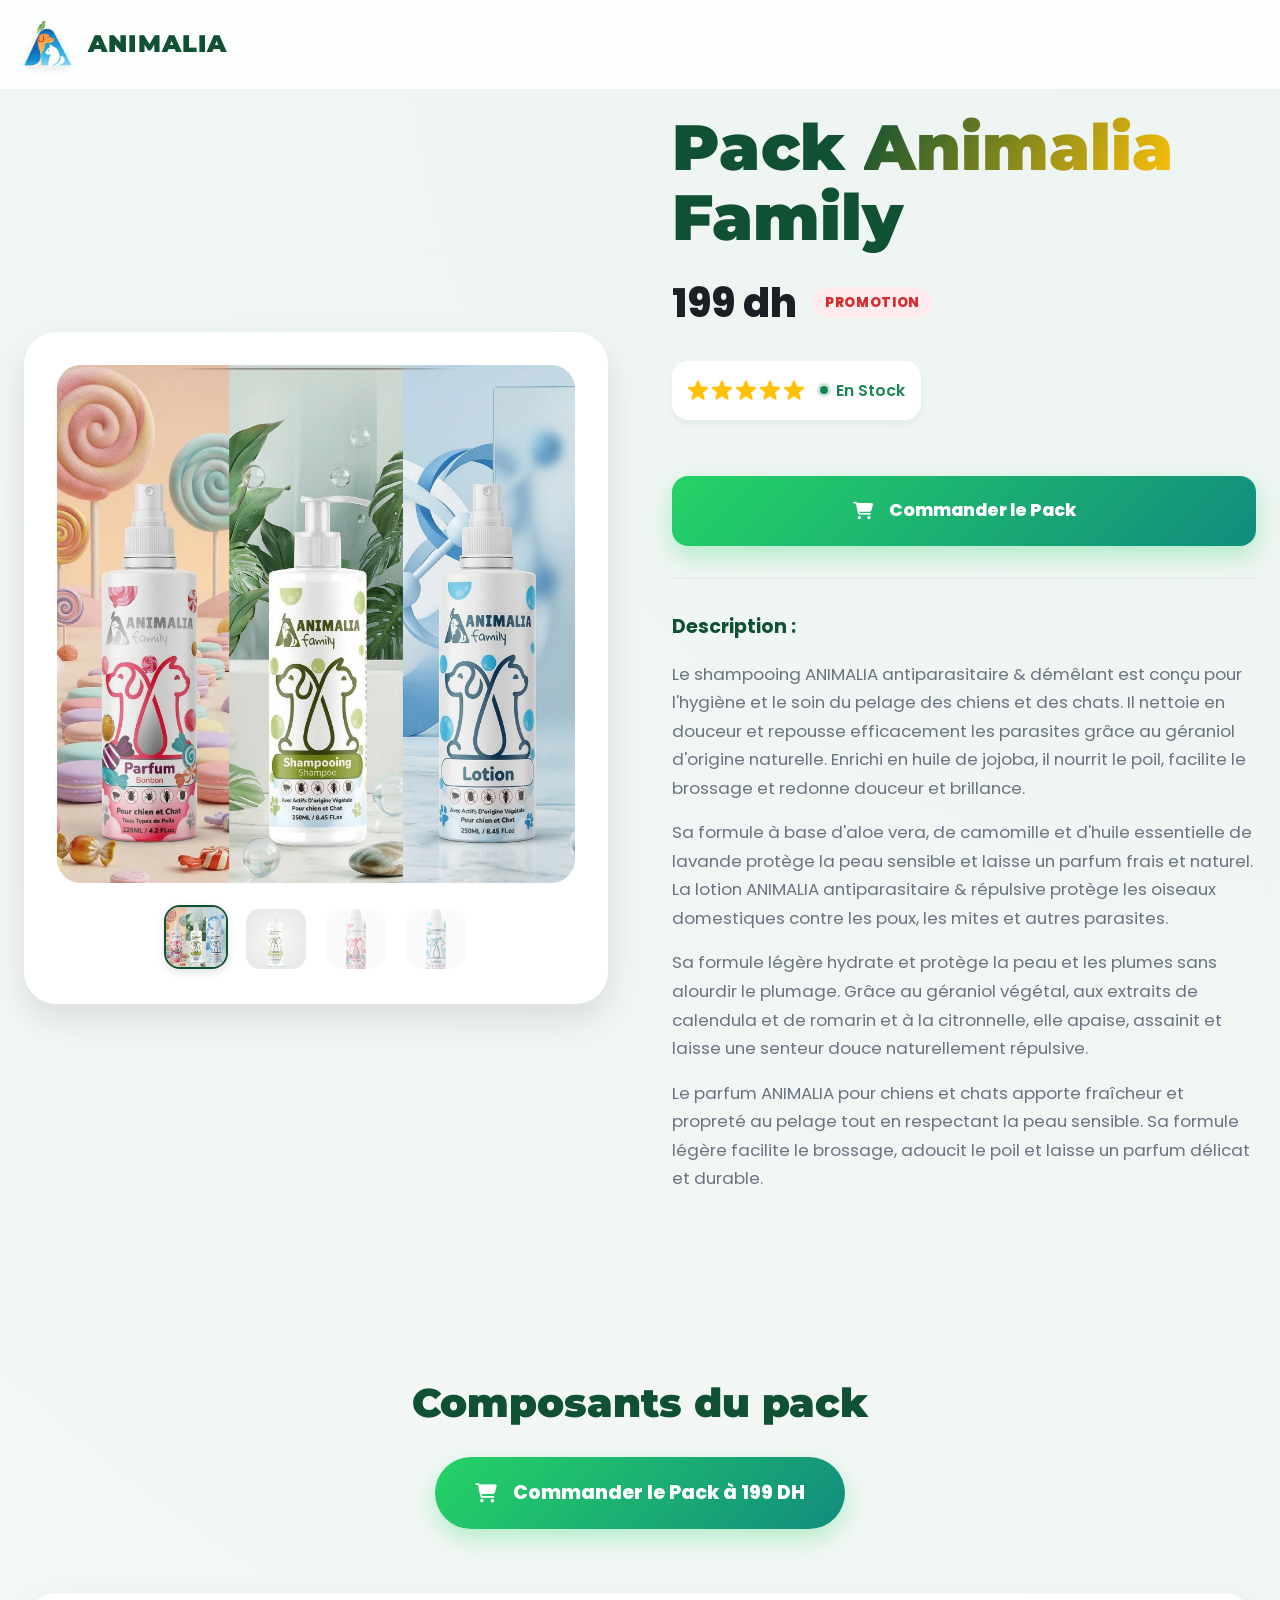
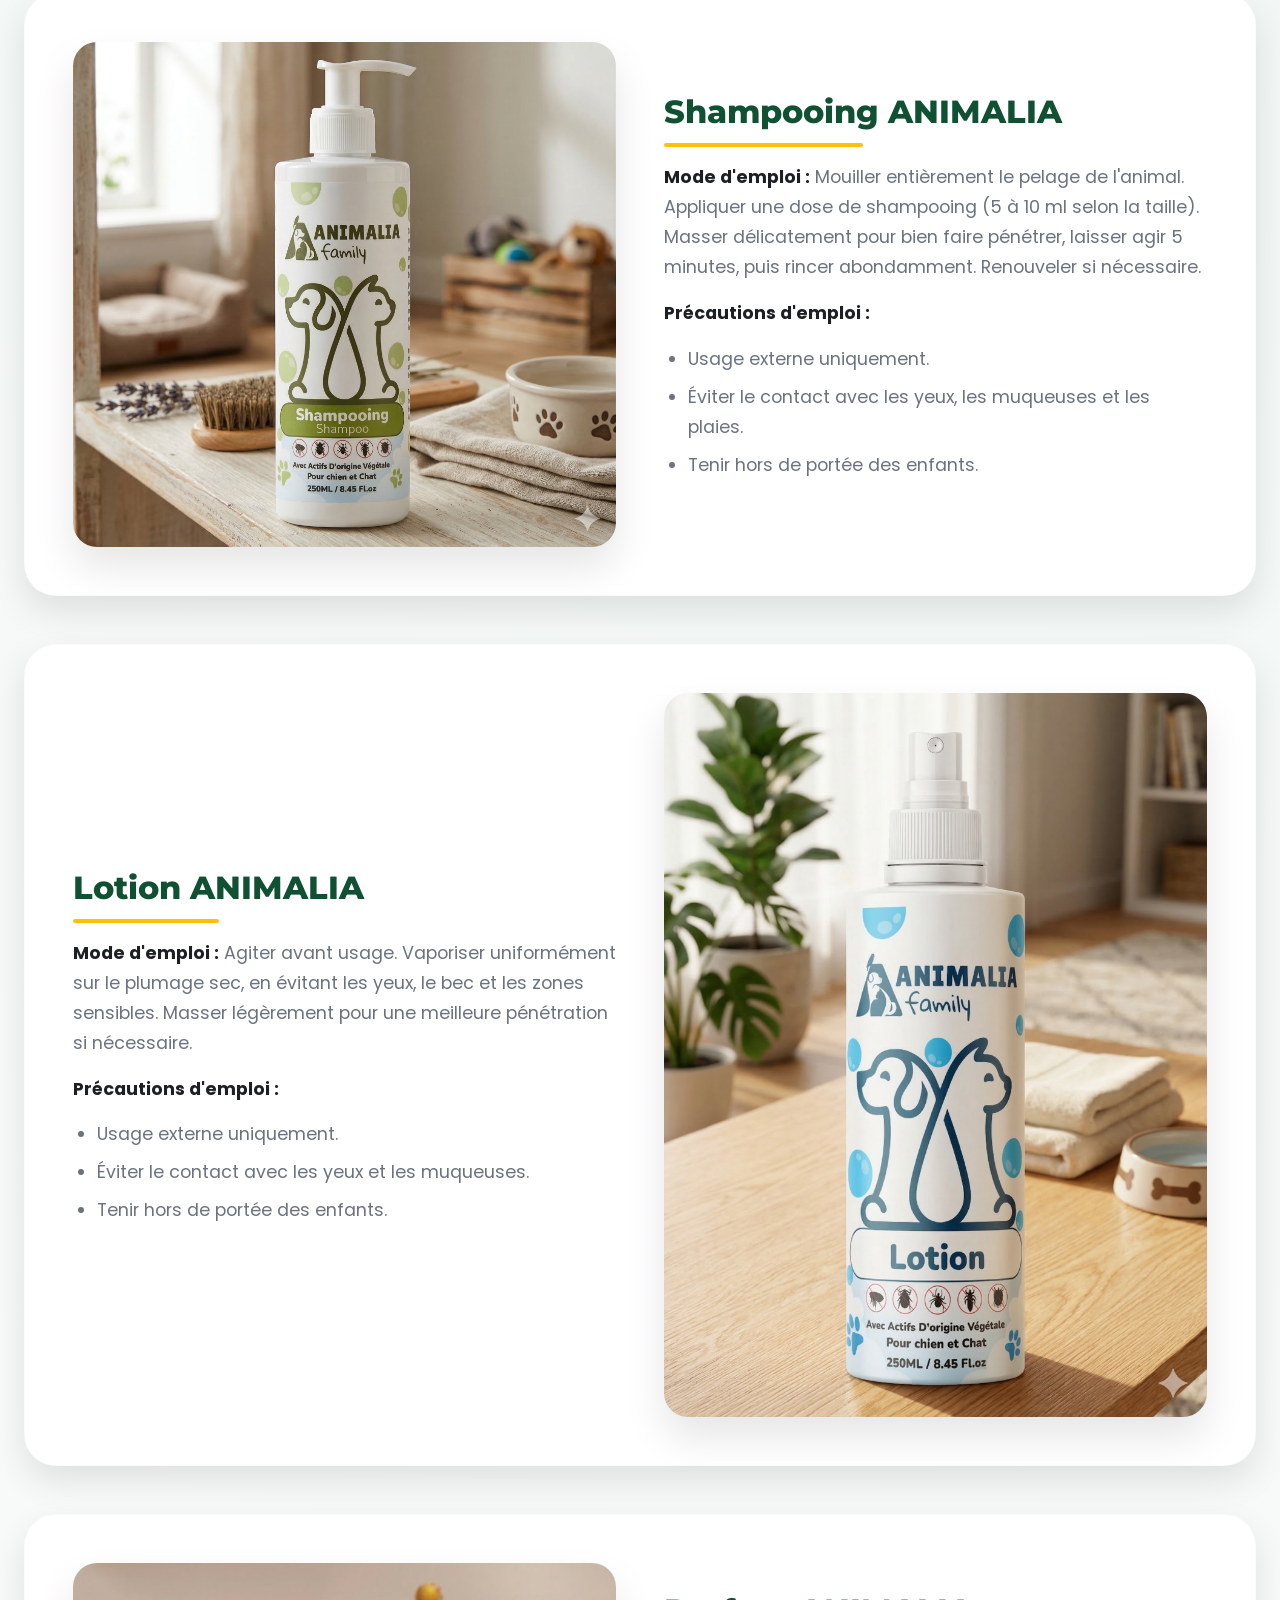
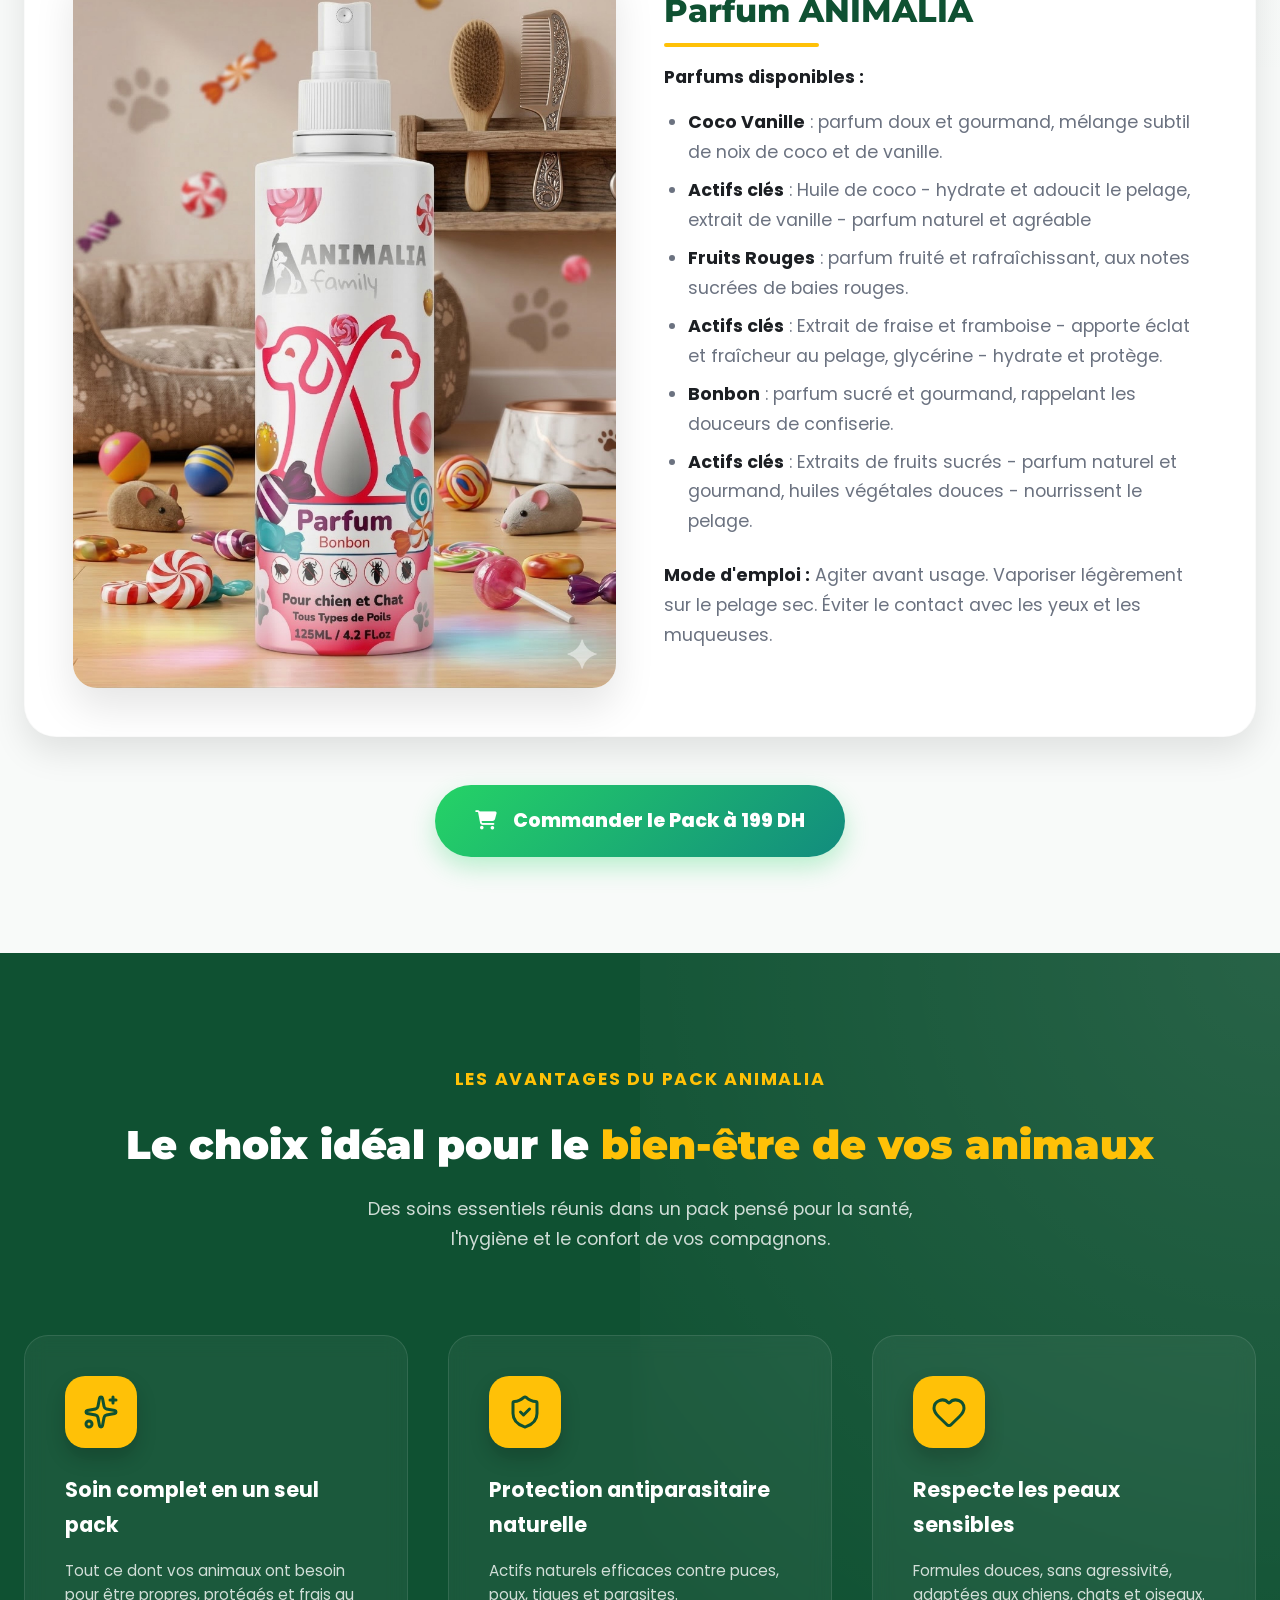
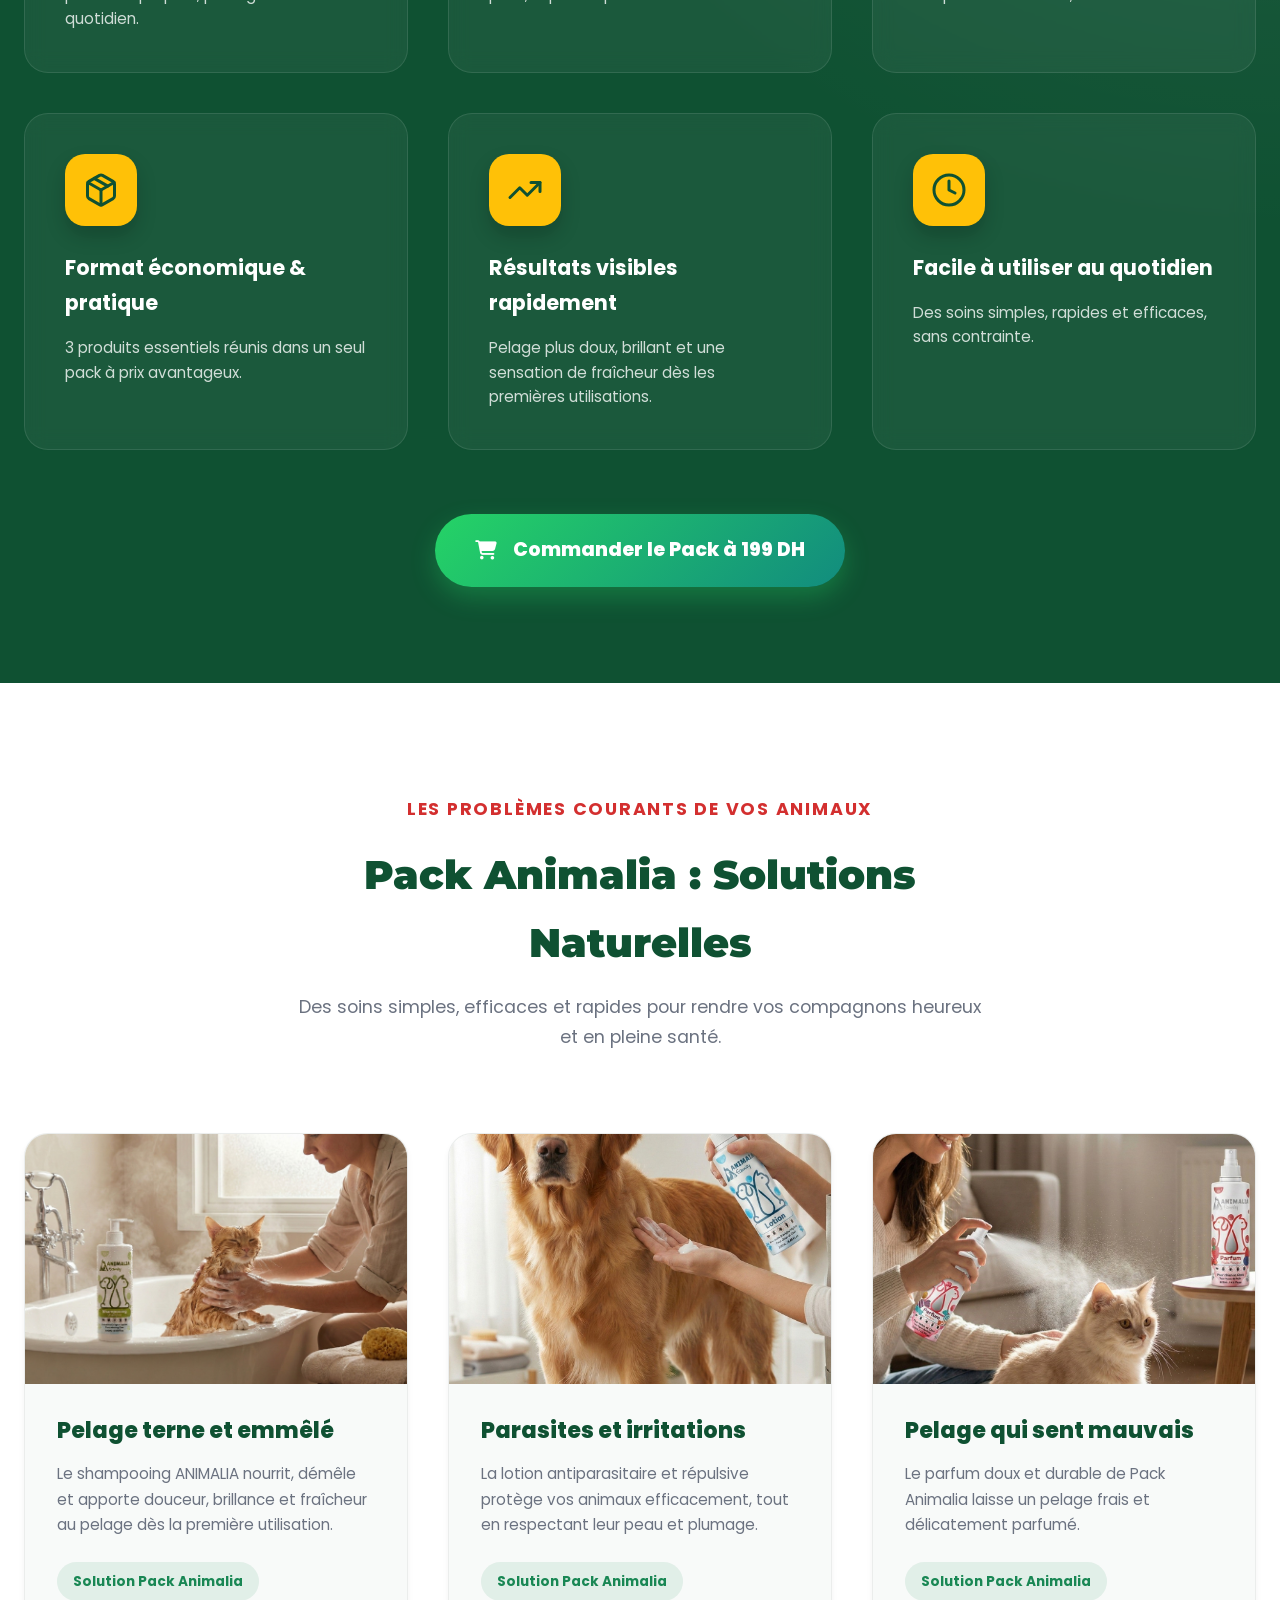
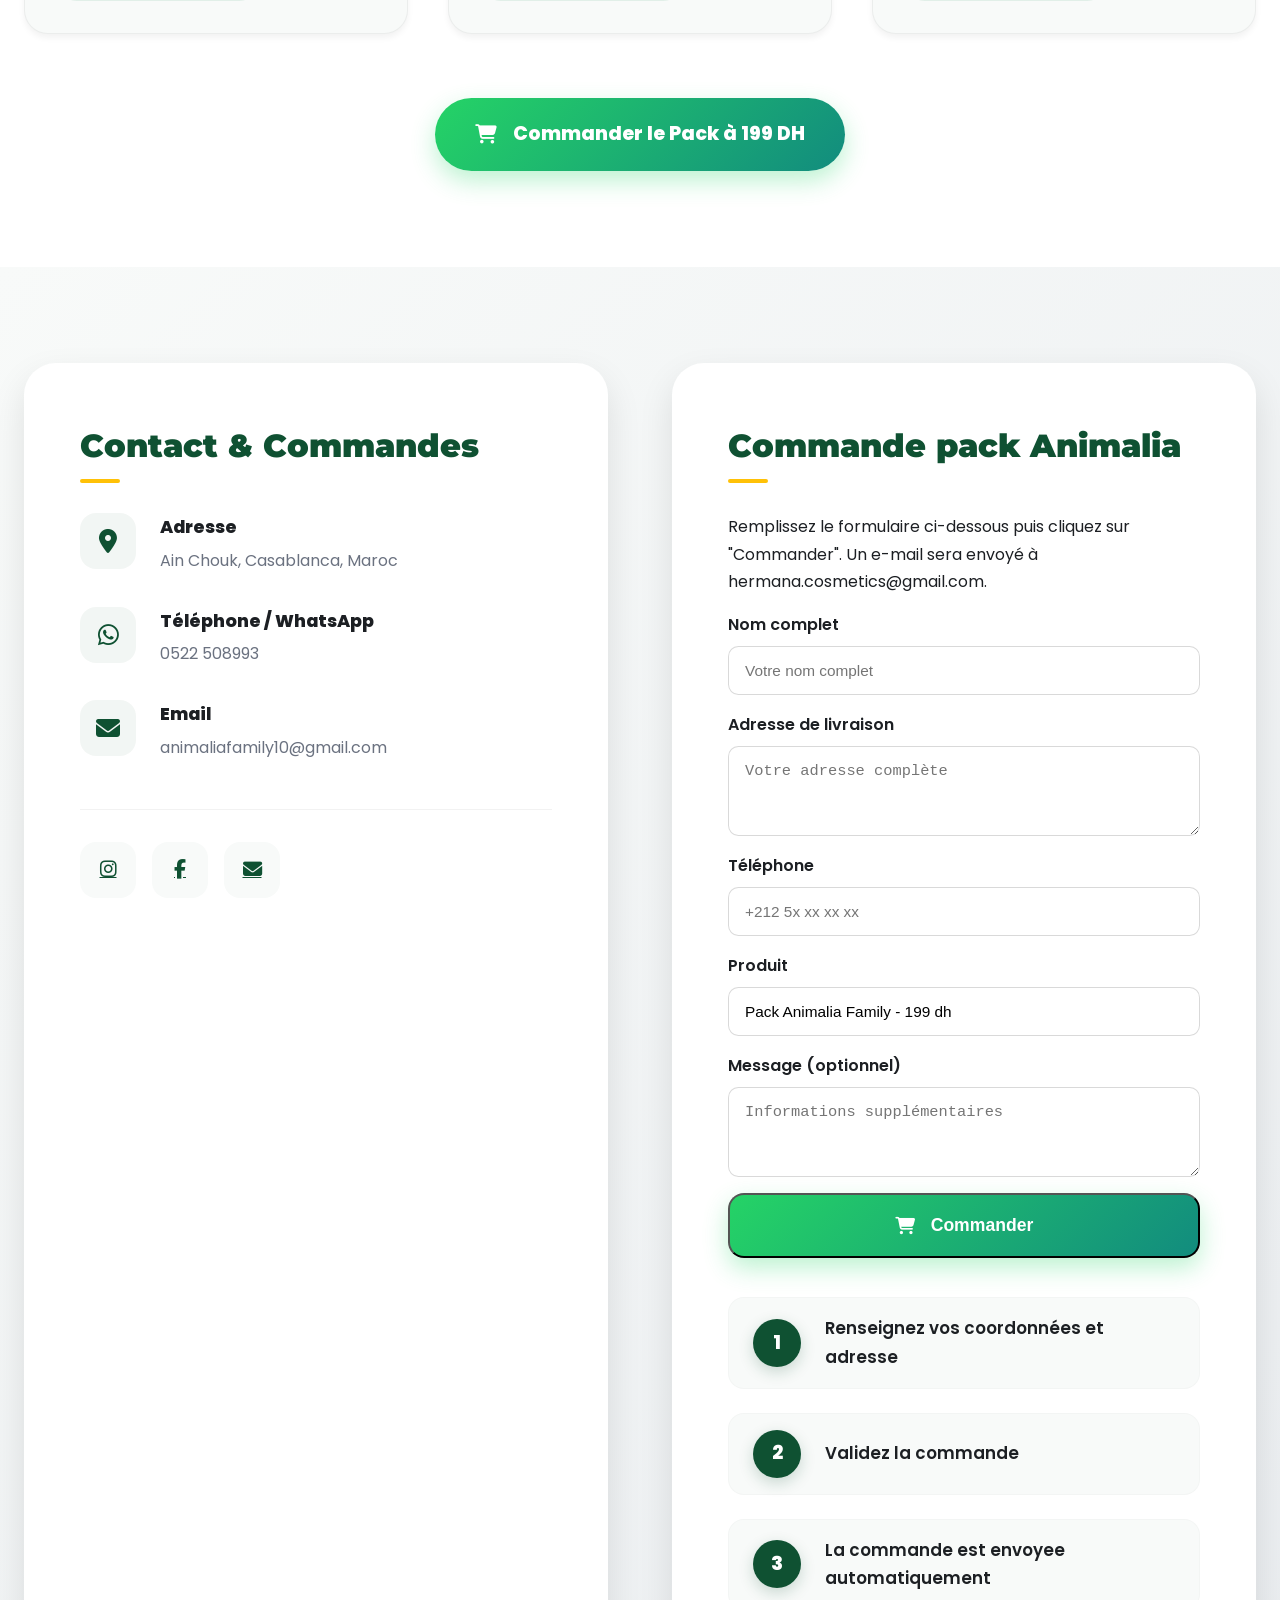
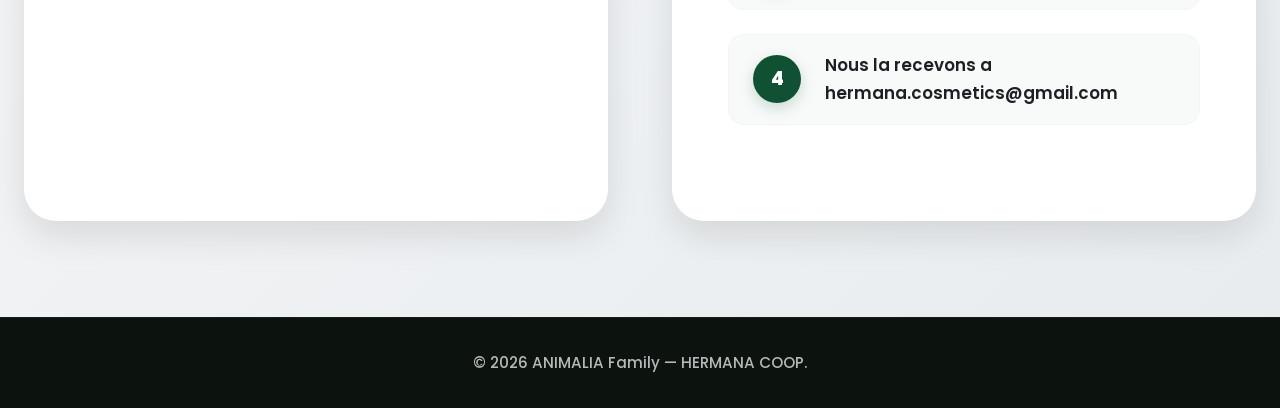
==== index.html @ 3f105292 "Send order form directly to hermana.cosmetics email" ====
<!doctype html>
<html lang="fr">
  <head>
    <meta charset="UTF-8" />
    <meta name="viewport" content="width=device-width, initial-scale=1.0" />
    <title>ANIMALIA | Premium Pet Care | Produits Naturels 100% Maroc</title>
    <meta
      name="description"
      content="Produits naturels et efficaces pour le bien-être de vos animaux"
    />
    <link rel="icon" href="images/logo.png" />
    <link
      rel="stylesheet"
      href="https://cdnjs.cloudflare.com/ajax/libs/font-awesome/6.4.0/css/all.min.css"
    />
    <link
      href="https://fonts.googleapis.com/css2?family=Poppins:wght@300;400;500;600;700;800;900&family=Montserrat:wght@700;800;900&display=swap"
      rel="stylesheet"
    />

    <link rel="stylesheet" href="style.css" />
  </head>
  <body>
    <!-- Header -->
    <header>
      <div class="container">
        <a href="/" class="logo">
          <img src="images/logo.png" alt="Animalia" />
          <span>ANIMALIA</span>
        </a>
      </div>
    </header>

    <main>
      <!-- Hero Section -->
      <section class="hero" id="home">
        <div class="container">
          <div class="grid">
            <!-- Product Gallery -->
            <div class="product-gallery">
              <div class="gallery-wrapper">
                <div class="main-image">
                  <img
                    id="mainImage"
                    src="images/Pack_Animalia_Family_bg.jpg"
                    alt="Pack Animalia"
                  />
                </div>
                <div class="thumbnails">
                  <div class="thumbnail active" onclick="changeImage(0, this)">
                    <img
                      src="images/Pack_Animalia_Family_bg.jpg"
                      alt="Thumbnail 1"
                    />
                  </div>
                  <div class="thumbnail" onclick="changeImage(1, this)">
                    <img src="images/prod1.jpg" alt="Thumbnail 2" />
                  </div>
                  <div class="thumbnail" onclick="changeImage(2, this)">
                    <img src="images/prod2.jpg" alt="Thumbnail 3" />
                  </div>
                  <div class="thumbnail" onclick="changeImage(3, this)">
                    <img src="images/prod3.jpg" alt="Thumbnail 4" />
                  </div>
                </div>
              </div>
            </div>

            <!-- Product Info -->
            <div class="product-info">
              <h1>Pack <span>Animalia</span> Family</h1>
              <p class="price">199 dh</p>

              <div class="rating-stock">
                <div class="stars">
                  <svg viewBox="0 0 512 512">
                    <path
                      d="M510.549,196.024c-3.812-11.726-14.5-19.868-26.82-20.42l-147.935-6.686l-52.09-138.642C279.37,18.739,268.329,11.089,256,11.089c-12.329,0-23.37,7.65-27.704,19.187l-52.089,138.642l-147.935,6.686c-12.321,0.552-23.008,8.694-26.821,20.42c-3.812,11.726,0.052,24.598,9.689,32.283l115.756,92.368L87.542,463.453c-3.27,11.889,1.155,24.554,11.136,31.808c9.985,7.246,23.404,7.548,33.704,0.758L256,414.473l123.617,81.547c10.3,6.789,23.719,6.487,33.704-0.758c9.982-7.245,14.405-19.92,11.131-31.808l-39.347-142.779l115.756-92.368C510.498,220.621,514.362,207.749,510.549,196.024z"
                    />
                  </svg>
                  <svg viewBox="0 0 512 512">
                    <path
                      d="M510.549,196.024c-3.812-11.726-14.5-19.868-26.82-20.42l-147.935-6.686l-52.09-138.642C279.37,18.739,268.329,11.089,256,11.089c-12.329,0-23.37,7.65-27.704,19.187l-52.089,138.642l-147.935,6.686c-12.321,0.552-23.008,8.694-26.821,20.42c-3.812,11.726,0.052,24.598,9.689,32.283l115.756,92.368L87.542,463.453c-3.27,11.889,1.155,24.554,11.136,31.808c9.985,7.246,23.404,7.548,33.704,0.758L256,414.473l123.617,81.547c10.3,6.789,23.719,6.487,33.704-0.758c9.982-7.245,14.405-19.92,11.131-31.808l-39.347-142.779l115.756-92.368C510.498,220.621,514.362,207.749,510.549,196.024z"
                    />
                  </svg>
                  <svg viewBox="0 0 512 512">
                    <path
                      d="M510.549,196.024c-3.812-11.726-14.5-19.868-26.82-20.42l-147.935-6.686l-52.09-138.642C279.37,18.739,268.329,11.089,256,11.089c-12.329,0-23.37,7.65-27.704,19.187l-52.089,138.642l-147.935,6.686c-12.321,0.552-23.008,8.694-26.821,20.42c-3.812,11.726,0.052,24.598,9.689,32.283l115.756,92.368L87.542,463.453c-3.27,11.889,1.155,24.554,11.136,31.808c9.985,7.246,23.404,7.548,33.704,0.758L256,414.473l123.617,81.547c10.3,6.789,23.719,6.487,33.704-0.758c9.982-7.245,14.405-19.92,11.131-31.808l-39.347-142.779l115.756-92.368C510.498,220.621,514.362,207.749,510.549,196.024z"
                    />
                  </svg>
                  <svg viewBox="0 0 512 512">
                    <path
                      d="M510.549,196.024c-3.812-11.726-14.5-19.868-26.82-20.42l-147.935-6.686l-52.09-138.642C279.37,18.739,268.329,11.089,256,11.089c-12.329,0-23.37,7.65-27.704,19.187l-52.089,138.642l-147.935,6.686c-12.321,0.552-23.008,8.694-26.821,20.42c-3.812,11.726,0.052,24.598,9.689,32.283l115.756,92.368L87.542,463.453c-3.27,11.889,1.155,24.554,11.136,31.808c9.985,7.246,23.404,7.548,33.704,0.758L256,414.473l123.617,81.547c10.3,6.789,23.719,6.487,33.704-0.758c9.982-7.245,14.405-19.92,11.131-31.808l-39.347-142.779l115.756-92.368C510.498,220.621,514.362,207.749,510.549,196.024z"
                    />
                  </svg>
                  <svg viewBox="0 0 512 512">
                    <path
                      d="M510.549,196.024c-3.812-11.726-14.5-19.868-26.82-20.42l-147.935-6.686l-52.09-138.642C279.37,18.739,268.329,11.089,256,11.089c-12.329,0-23.37,7.65-27.704,19.187l-52.089,138.642l-147.935,6.686c-12.321,0.552-23.008,8.694-26.821,20.42c-3.812,11.726,0.052,24.598,9.689,32.283l115.756,92.368L87.542,463.453c-3.27,11.889,1.155,24.554,11.136,31.808c9.985,7.246,23.404,7.548,33.704,0.758L256,414.473l123.617,81.547c10.3,6.789,23.719,6.487,33.704-0.758c9.982-7.245,14.405-19.92,11.131-31.808l-39.347-142.779l115.756-92.368C510.498,220.621,514.362,207.749,510.549,196.024z"
                    />
                  </svg>
                </div>
                <p class="in-stock">En Stock</p>
              </div>

              <div class="order-btn-wrapper">
                <a href="#order" class="order-btn">
                  <i class="fas fa-shopping-cart"></i>
                  Commander le Pack
                </a>
              </div>

              <div class="description">
                <p class="label">Description :</p>
                <p class="text">
                  Le shampooing ANIMALIA antiparasitaire & démêlant est conçu
                  pour l'hygiène et le soin du pelage des chiens et des chats.
                  Il nettoie en douceur et repousse efficacement les parasites
                  grâce au géraniol d'origine naturelle. Enrichi en huile de
                  jojoba, il nourrit le poil, facilite le brossage et redonne
                  douceur et brillance.
                </p>
                <p class="text">
                  Sa formule à base d'aloe vera, de camomille et d'huile
                  essentielle de lavande protège la peau sensible et laisse un
                  parfum frais et naturel. La lotion ANIMALIA antiparasitaire &
                  répulsive protège les oiseaux domestiques contre les poux, les
                  mites et autres parasites.
                </p>
                <p class="text">
                  Sa formule légère hydrate et protège la peau et les plumes
                  sans alourdir le plumage. Grâce au géraniol végétal, aux
                  extraits de calendula et de romarin et à la citronnelle, elle
                  apaise, assainit et laisse une senteur douce naturellement
                  répulsive.
                </p>
                <p class="text">
                  Le parfum ANIMALIA pour chiens et chats apporte fraîcheur et
                  propreté au pelage tout en respectant la peau sensible. Sa
                  formule légère facilite le brossage, adoucit le poil et laisse
                  un parfum délicat et durable.
                </p>
              </div>
            </div>
          </div>
        </div>
      </section>

      <!-- Pack Components Section -->
      <section class="pack-section" id="pack">
        <div class="container">
          <div class="section-title">
            <h2>Composants du pack</h2>
            <div class="center-btn" style="margin-top: 1.25rem">
              <a href="#order" class="order-btn-large">
                <i class="fas fa-shopping-cart"></i>
                Commander le Pack à 199 DH
              </a>
            </div>
          </div>

          <!-- Shampooing -->
          <div class="product-card">
            <img
              src="images/prod1i.jpg"
              alt="Shampooing Antiparasitaire & Démêlant"
            />
            <div class="content">
              <h3>Shampooing ANIMALIA</h3>
              <p>
                <span class="bold">Mode d'emploi :</span> Mouiller entièrement
                le pelage de l'animal. Appliquer une dose de shampooing (5 à 10
                ml selon la taille). Masser délicatement pour bien faire
                pénétrer, laisser agir 5 minutes, puis rincer abondamment.
                Renouveler si nécessaire.
              </p>
              <p><span class="bold">Précautions d'emploi :</span></p>
              <ul>
                <li>Usage externe uniquement.</li>
                <li>
                  Éviter le contact avec les yeux, les muqueuses et les plaies.
                </li>
                <li>Tenir hors de portée des enfants.</li>
              </ul>
            </div>
          </div>

          <!-- Lotion -->
          <div class="product-card reverse">
            <img
              src="images/prod2i.jpg"
              alt="Lotion Antiparasitaire & Répulsive"
            />
            <div class="content">
              <h3>Lotion ANIMALIA</h3>
              <p>
                <span class="bold">Mode d'emploi :</span> Agiter avant usage.
                Vaporiser uniformément sur le plumage sec, en évitant les yeux,
                le bec et les zones sensibles. Masser légèrement pour une
                meilleure pénétration si nécessaire.
              </p>
              <p><span class="bold">Précautions d'emploi :</span></p>
              <ul>
                <li>Usage externe uniquement.</li>
                <li>Éviter le contact avec les yeux et les muqueuses.</li>
                <li>Tenir hors de portée des enfants.</li>
              </ul>
            </div>
          </div>

          <!-- Parfum -->
          <div class="product-card">
            <img src="images/prod3i.jpg" alt="Parfum ANIMALIA" />
            <div class="content">
              <h3>Parfum ANIMALIA</h3>
              <p><span class="bold">Parfums disponibles :</span></p>
              <ul>
                <li>
                  <span class="bold">Coco Vanille</span> : parfum doux et
                  gourmand, mélange subtil de noix de coco et de vanille.
                </li>
                <li>
                  <span class="bold">Actifs clés</span> : Huile de coco -
                  hydrate et adoucit le pelage, extrait de vanille - parfum
                  naturel et agréable
                </li>
                <li>
                  <span class="bold">Fruits Rouges</span> : parfum fruité et
                  rafraîchissant, aux notes sucrées de baies rouges.
                </li>
                <li>
                  <span class="bold">Actifs clés</span> : Extrait de fraise et
                  framboise - apporte éclat et fraîcheur au pelage, glycérine -
                  hydrate et protège.
                </li>
                <li>
                  <span class="bold">Bonbon</span> : parfum sucré et gourmand,
                  rappelant les douceurs de confiserie.
                </li>
                <li>
                  <span class="bold">Actifs clés</span> : Extraits de fruits
                  sucrés - parfum naturel et gourmand, huiles végétales douces -
                  nourrissent le pelage.
                </li>
              </ul>
              <p>
                <span class="bold">Mode d'emploi :</span> Agiter avant usage.
                Vaporiser légèrement sur le pelage sec. Éviter le contact avec
                les yeux et les muqueuses.
              </p>
            </div>
          </div>

          <div class="center-btn">
            <a href="#order" class="order-btn-large">
              <i class="fas fa-shopping-cart"></i>
              Commander le Pack à 199 DH
            </a>
          </div>
        </div>
      </section>

      <!-- Benefits Section -->
      <section class="benefits-section">
        <div class="container">
          <div class="benefits-header">
            <p class="subtitle">Les avantages du Pack Animalia</p>
            <h2>
              Le choix idéal pour le<span> bien-être de vos animaux</span>
            </h2>
            <p>
              Des soins essentiels réunis dans un pack pensé pour la santé,
              l'hygiène et le confort de vos compagnons.
            </p>
          </div>

          <div class="benefits-grid">
            <div class="benefit-card">
              <div class="benefit-icon">
                <svg
                  xmlns="http://www.w3.org/2000/svg"
                  viewBox="0 0 24 24"
                  fill="none"
                  stroke="currentColor"
                  stroke-width="2"
                  stroke-linecap="round"
                  stroke-linejoin="round"
                >
                  <path
                    d="M11.017 2.814a1 1 0 0 1 1.966 0l1.051 5.558a2 2 0 0 0 1.594 1.594l5.558 1.051a1 1 0 0 1 0 1.966l-5.558 1.051a2 2 0 0 0-1.594 1.594l-1.051 5.558a1 1 0 0 1-1.966 0l-1.051-5.558a2 2 0 0 0-1.594-1.594l-5.558-1.051a1 1 0 0 1 0-1.966l5.558-1.051a2 2 0 0 0 1.594-1.594z"
                  ></path>
                  <path d="M20 2v4"></path>
                  <path d="M22 4h-4"></path>
                  <circle cx="4" cy="20" r="2"></circle>
                </svg>
              </div>
              <h3>Soin complet en un seul pack</h3>
              <p>
                Tout ce dont vos animaux ont besoin pour être propres, protégés
                et frais au quotidien.
              </p>
            </div>

            <div class="benefit-card">
              <div class="benefit-icon">
                <svg
                  xmlns="http://www.w3.org/2000/svg"
                  viewBox="0 0 24 24"
                  fill="none"
                  stroke="currentColor"
                  stroke-width="2"
                  stroke-linecap="round"
                  stroke-linejoin="round"
                >
                  <path
                    d="M20 13c0 5-3.5 7.5-7.66 8.95a1 1 0 0 1-.67-.01C7.5 20.5 4 18 4 13V6a1 1 0 0 1 1-1c2 0 4.5-1.2 6.24-2.72a1.17 1.17 0 0 1 1.52 0C14.51 3.81 17 5 19 5a1 1 0 0 1 1 1z"
                  ></path>
                  <path d="m9 12 2 2 4-4"></path>
                </svg>
              </div>
              <h3>Protection antiparasitaire naturelle</h3>
              <p>
                Actifs naturels efficaces contre puces, poux, tiques et
                parasites.
              </p>
            </div>

            <div class="benefit-card">
              <div class="benefit-icon">
                <svg
                  xmlns="http://www.w3.org/2000/svg"
                  viewBox="0 0 24 24"
                  fill="none"
                  stroke="currentColor"
                  stroke-width="2"
                  stroke-linecap="round"
                  stroke-linejoin="round"
                >
                  <path
                    d="M2 9.5a5.5 5.5 0 0 1 9.591-3.676.56.56 0 0 0 .818 0A5.49 5.49 0 0 1 22 9.5c0 2.29-1.5 4-3 5.5l-5.492 5.313a2 2 0 0 1-3 .019L5 15c-1.5-1.5-3-3.2-3-5.5"
                  ></path>
                </svg>
              </div>
              <h3>Respecte les peaux sensibles</h3>
              <p>
                Formules douces, sans agressivité, adaptées aux chiens, chats et
                oiseaux.
              </p>
            </div>

            <div class="benefit-card">
              <div class="benefit-icon">
                <svg
                  xmlns="http://www.w3.org/2000/svg"
                  viewBox="0 0 24 24"
                  fill="none"
                  stroke="currentColor"
                  stroke-width="2"
                  stroke-linecap="round"
                  stroke-linejoin="round"
                >
                  <path
                    d="M11 21.73a2 2 0 0 0 2 0l7-4A2 2 0 0 0 21 16V8a2 2 0 0 0-1-1.73l-7-4a2 2 0 0 0-2 0l-7 4A2 2 0 0 0 3 8v8a2 2 0 0 0 1 1.73z"
                  ></path>
                  <path d="M12 22V12"></path>
                  <polyline points="3.29 7 12 12 20.71 7"></polyline>
                  <path d="m7.5 4.27 9 5.15"></path>
                </svg>
              </div>
              <h3>Format économique & pratique</h3>
              <p>
                3 produits essentiels réunis dans un seul pack à prix
                avantageux.
              </p>
            </div>

            <div class="benefit-card">
              <div class="benefit-icon">
                <svg
                  xmlns="http://www.w3.org/2000/svg"
                  viewBox="0 0 24 24"
                  fill="none"
                  stroke="currentColor"
                  stroke-width="2"
                  stroke-linecap="round"
                  stroke-linejoin="round"
                >
                  <path d="M16 7h6v6"></path>
                  <path d="m22 7-8.5 8.5-5-5L2 17"></path>
                </svg>
              </div>
              <h3>Résultats visibles rapidement</h3>
              <p>
                Pelage plus doux, brillant et une sensation de fraîcheur dès les
                premières utilisations.
              </p>
            </div>

            <div class="benefit-card">
              <div class="benefit-icon">
                <svg
                  xmlns="http://www.w3.org/2000/svg"
                  viewBox="0 0 24 24"
                  fill="none"
                  stroke="currentColor"
                  stroke-width="2"
                  stroke-linecap="round"
                  stroke-linejoin="round"
                >
                  <path d="M12 6v6l4 2"></path>
                  <circle cx="12" cy="12" r="10"></circle>
                </svg>
              </div>
              <h3>Facile à utiliser au quotidien</h3>
              <p>Des soins simples, rapides et efficaces, sans contrainte.</p>
            </div>
          </div>

          <div class="text-center mt-16">
            <a href="#order" class="order-btn-large">
              <i class="fas fa-shopping-cart"></i>
              Commander le Pack à 199 DH
            </a>
          </div>
        </div>
      </section>

      <!-- Problems Section -->
      <section class="problems-section">
        <div class="container">
          <div class="problems-header">
            <p class="subtitle">Les problèmes courants de vos animaux</p>
            <h2>Pack <span>Animalia</span> : Solutions Naturelles</h2>
            <p>
              Des soins simples, efficaces et rapides pour rendre vos compagnons
              heureux et en pleine santé.
            </p>
          </div>

          <div class="problems-grid">
            <div class="problem-card">
              <div class="problem-image">
                <img
                  src="images/cat-with-shampoo-cleaning.jpg"
                  alt="Pelage terne et emmêlé"
                />
              </div>
              <div class="problem-content">
                <h3>Pelage terne et emmêlé</h3>
                <p>
                  Le shampooing ANIMALIA nourrit, démêle et apporte douceur,
                  brillance et fraîcheur au pelage dès la première utilisation.
                </p>
                <span class="problem-tag">Solution Pack Animalia</span>
              </div>
            </div>

            <div class="problem-card">
              <div class="problem-image">
                <img
                  src="images/angry-cat.jpg"
                  alt="Parasites et irritations"
                />
              </div>
              <div class="problem-content">
                <h3>Parasites et irritations</h3>
                <p>
                  La lotion antiparasitaire et répulsive protège vos animaux
                  efficacement, tout en respectant leur peau et plumage.
                </p>
                <span class="problem-tag">Solution Pack Animalia</span>
              </div>
            </div>

            <div class="problem-card">
              <div class="problem-image">
                <img src="images/chill-cat.jpg" alt="Pelage qui sent mauvais" />
              </div>
              <div class="problem-content">
                <h3>Pelage qui sent mauvais</h3>
                <p>
                  Le parfum doux et durable de Pack Animalia laisse un pelage
                  frais et délicatement parfumé.
                </p>
                <span class="problem-tag">Solution Pack Animalia</span>
              </div>
            </div>
          </div>

          <div class="text-center mt-16">
            <a href="#order" class="order-btn-large">
              <i class="fas fa-shopping-cart"></i>
              Commander le Pack à 199 DH
            </a>
          </div>
        </div>
      </section>

      <!-- Contact Section -->
      <section class="contact-section" id="contact">
        <div class="contact-bg"></div>
        <div class="container">
          <div class="contact-grid">
            <!-- Contact Info -->
            <div class="contact-info">
              <h2>Contact & Commandes</h2>

              <div class="contact-item">
                <div class="icon">
                  <i class="fas fa-map-marker-alt"></i>
                </div>
                <div>
                  <h4>Adresse</h4>
                  <p>Ain Chouk, Casablanca, Maroc</p>
                </div>
              </div>

              <div class="contact-item">
                <div class="icon">
                  <i class="fab fa-whatsapp"></i>
                </div>
                <div>
                  <h4>Téléphone / WhatsApp</h4>
                  <p>0522 508993</p>
                </div>
              </div>

              <div class="contact-item">
                <div class="icon">
                  <i class="fas fa-envelope"></i>
                </div>
                <div>
                  <h4>Email</h4>
                  <p>animaliafamily10@gmail.com</p>
                </div>
              </div>

              <div class="social-links">
                <a
                  href="https://www.instagram.com/animaliafamily10/"
                  target="_blank"
                  rel="noopener noreferrer"
                >
                  <i class="fab fa-instagram"></i>
                </a>
                <a
                  href="https://web.facebook.com/profile.php?id=61585176427252"
                  target="_blank"
                  rel="noopener noreferrer"
                >
                  <i class="fab fa-facebook-f"></i>
                </a>
                <a
                  href="mailto:animaliafamily10@gmail.com"
                  target="_blank"
                  rel="noopener noreferrer"
                >
                  <i class="fas fa-envelope"></i>
                </a>
              </div>
            </div>

            <!-- How to Order (Order Form) -->
            <div class="how-to-order" id="order">
              <h3>Commande pack Animalia</h3>
              <p>
                Remplissez le formulaire ci-dessous puis cliquez sur
                "Commander". Un e-mail sera envoyé à
                hermana.cosmetics@gmail.com.
              </p>

              <form id="orderForm" class="order-form">
                <label>
                  Nom complet
                  <input
                    type="text"
                    id="fullName"
                    name="fullName"
                    required
                    placeholder="Votre nom complet"
                  />
                </label>
                <label>
                  Adresse de livraison
                  <textarea
                    id="address"
                    name="address"
                    required
                    placeholder="Votre adresse complète"
                  ></textarea>
                </label>
                <label>
                  Téléphone
                  <input
                    type="tel"
                    id="phone"
                    name="phone"
                    required
                    placeholder="+212 5x xx xx xx"
                  />
                </label>
                <label>
                  Produit
                  <input
                    type="text"
                    id="product"
                    name="product"
                    value="Pack Animalia Family - 199 dh"
                    readonly
                  />
                </label>
                <label>
                  Message (optionnel)
                  <textarea
                    id="message"
                    name="message"
                    placeholder="Informations supplémentaires"
                  ></textarea>
                </label>

                <button type="submit" class="order-btn">
                  <i class="fas fa-shopping-cart"></i>
                  Commander
                </button>
                <p id="orderStatus" class="order-status" aria-live="polite"></p>
              </form>

              <div class="order-steps">
                <div class="order-step">
                  <div class="number">1</div>
                  <p>Renseignez vos coordonnées et adresse</p>
                </div>
                <div class="order-step">
                  <div class="number">2</div>
                  <p>Validez la commande</p>
                </div>
                <div class="order-step">
                  <div class="number">3</div>
                  <p>La commande est envoyee automatiquement</p>
                </div>
                <div class="order-step">
                  <div class="number">4</div>
                  <p>Nous la recevons a hermana.cosmetics@gmail.com</p>
                </div>
              </div>
            </div>
          </div>
        </div>
      </section>
    </main>

    <!-- Footer -->
    <footer>
      <div class="container">
        <p>
          ©
          <script>
            document.write(new Date().getFullYear());
          </script>
          ANIMALIA Family — HERMANA COOP.
        </p>
      </div>
    </footer>

    <!-- JavaScript for Image Gallery and Email Order -->
    <script>
      const productImages = [
        "images/Pack_Animalia_Family_bg.jpg",
        "images/prod1.jpg",
        "images/prod2.jpg",
        "images/prod3.jpg",
      ];

      function changeImage(index, element) {
        // Update main image
        document.getElementById("mainImage").src = productImages[index];

        // Update active thumbnail
        document.querySelectorAll(".thumbnail").forEach((thumb) => {
          thumb.classList.remove("active");
        });
        element.classList.add("active");
      }

      const ORDER_RECIPIENT = "hermana.cosmetics@gmail.com";
      const ORDER_SUBMIT_URL = `https://formsubmit.co/ajax/${ORDER_RECIPIENT}`;
      const orderForm = document.getElementById("orderForm");
      const orderStatus = document.getElementById("orderStatus");
      const productInput = document.getElementById("product");

      orderForm.addEventListener("submit", async function (e) {
        e.preventDefault();

        const fullName = document.getElementById("fullName").value.trim();
        const address = document.getElementById("address").value.trim();
        const phone = document.getElementById("phone").value.trim();
        const product = productInput.value;
        const message = document.getElementById("message").value.trim();

        if (!fullName || !address || !phone) {
          alert("Veuillez remplir tous les champs requis.");
          return;
        }

        const submitButton = orderForm.querySelector("button[type='submit']");
        const initialButtonHtml = submitButton.innerHTML;
        submitButton.disabled = true;
        submitButton.innerHTML =
          '<i class="fas fa-spinner fa-spin"></i> Envoi...';
        orderStatus.textContent = "";

        try {
          const response = await fetch(ORDER_SUBMIT_URL, {
            method: "POST",
            headers: {
              "Content-Type": "application/json",
              Accept: "application/json",
            },
            body: JSON.stringify({
              _subject: "Nouvelle commande ANIMALIA",
              nom_complet: fullName,
              adresse_livraison: address,
              telephone: phone,
              produit: product,
              message: message || "Aucun",
            }),
          });

          const result = await response.json();

          if (!response.ok || (result.success !== "true" && result.success !== true)) {
            throw new Error("Order submit failed");
          }

          orderForm.reset();
          productInput.value = "Pack Animalia Family - 199 dh";
          orderStatus.textContent =
            "Commande envoyee. Vous serez contacte prochainement.";
          orderStatus.classList.remove("error");
          orderStatus.classList.add("success");
        } catch (error) {
          orderStatus.textContent =
            "Echec de l'envoi. Veuillez reessayer ou contacter le support.";
          orderStatus.classList.remove("success");
          orderStatus.classList.add("error");
        } finally {
          submitButton.disabled = false;
          submitButton.innerHTML = initialButtonHtml;
        }
      });
    </script>
  </body>
</html>
---- style.css ----
/* style.css - Premium Restyling for ANIMALIA */
:root {
  --primary: #0f5132;
  --primary-light: #198754;
  --accent: #ffc107;
  --accent-hover: #ffb300;
  --text-main: #1c1f23;
  --text-muted: #6b7280;
  --bg-light: #f8faf9;
  --surface: #ffffff;
  --glass: rgba(255, 255, 255, 0.85);
  --glass-border: rgba(255, 255, 255, 0.4);
  --shadow-sm: 0 4px 6px rgba(0, 0, 0, 0.05);
  --shadow-lg: 0 15px 35px rgba(0, 0, 0, 0.1);
  --transition: all 0.3s cubic-bezier(0.4, 0, 0.2, 1);
}

*,
*::before,
*::after {
  box-sizing: border-box;
  margin: 0;
  padding: 0;
}

html {
  scroll-behavior: smooth;
}

body {
  font-family: "Poppins", sans-serif;
  -webkit-font-smoothing: antialiased;
  line-height: 1.7;
  color: var(--text-main);
  background-color: var(--bg-light);
  background-image:
    radial-gradient(
      circle at top right,
      rgba(25, 135, 84, 0.05) 0%,
      transparent 40%
    ),
    radial-gradient(
      circle at bottom left,
      rgba(255, 193, 7, 0.05) 0%,
      transparent 40%
    );
}

.font-montserrat {
  font-family: "Montserrat", sans-serif;
}

.container {
  max-width: 1280px;
  margin: 0 auto;
  padding: 0 1.5rem;
}

/* Header (Glassmorphism) */
header {
  position: fixed;
  top: 0;
  width: 100%;
  z-index: 100;
  background: var(--glass);
  backdrop-filter: blur(12px);
  -webkit-backdrop-filter: blur(12px);
  border-bottom: 1px solid var(--glass-border);
  transition: var(--transition);
}

header .container {
  display: flex;
  height: 5.5rem;
  align-items: center;
  justify-content: space-between;
}

.logo {
  display: flex;
  align-items: center;
  gap: 1rem;
  text-decoration: none;
}

.logo img {
  width: 48px;
  height: 48px;
  object-fit: contain;
  filter: drop-shadow(0 2px 4px rgba(0, 0, 0, 0.1));
  transition: var(--transition);
}

.logo span {
  font-family: "Montserrat", sans-serif;
  font-size: 1.5rem;
  font-weight: 900;
  color: var(--primary);
  letter-spacing: 0.05em;
}

.logo:hover img {
  transform: rotate(-5deg) scale(1.05);
}

.whatsapp-btn {
  display: inline-flex;
  align-items: center;
  gap: 0.75rem;
  background: linear-gradient(135deg, #25d366, #128c7e);
  padding: 0.75rem 1.5rem;
  border-radius: 99px;
  font-size: 0.95rem;
  font-weight: 700;
  color: white;
  text-decoration: none;
  box-shadow: 0 4px 15px rgba(37, 211, 102, 0.3);
  transition: var(--transition);
}

.whatsapp-btn:hover {
  transform: translateY(-2px);
  box-shadow: 0 6px 20px rgba(37, 211, 102, 0.4);
}

.whatsapp-btn span {
  display: none;
}
@media (min-width: 640px) {
  .whatsapp-btn span {
    display: inline;
  }
}

/* Hero Section */
.hero {
  padding: 7rem 0 3rem;
  position: relative;
}

.hero .grid {
  display: grid;
  grid-template-columns: 1fr;
  gap: 4rem;
  align-items: center;
}

@media (min-width: 1024px) {
  .hero .grid {
    grid-template-columns: 1fr 1fr;
  }
}

.product-gallery {
  position: relative;
  perspective: 1000px;
}

.gallery-wrapper {
  background: var(--surface);
  border-radius: 2rem;
  padding: 2rem;
  box-shadow: var(--shadow-lg);
  border: 1px solid rgba(255, 255, 255, 0.8);
}

.main-image {
  position: relative;
  padding-bottom: 100%;
  border-radius: 1.5rem;
  overflow: hidden;
  background: linear-gradient(to bottom right, #f8f9fa, #e9ecef);
}

.main-image img {
  position: absolute;
  top: 0;
  left: 0;
  width: 100%;
  height: 100%;
  object-fit: cover;
  transition: transform 0.5s ease;
}

.main-image:hover img {
  transform: scale(1.05);
}

.thumbnails {
  display: flex;
  gap: 1rem;
  margin-top: 1.5rem;
  justify-content: center;
}

.thumbnail {
  width: 4rem;
  height: 4rem;
  border-radius: 1rem;
  cursor: pointer;
  overflow: hidden;
  border: 2px solid transparent;
  opacity: 0.5;
  transition: var(--transition);
}

.thumbnail:hover,
.thumbnail.active {
  opacity: 1;
  border-color: var(--primary);
  transform: translateY(-2px);
  box-shadow: 0 4px 10px rgba(0, 0, 0, 0.1);
}

.thumbnail img {
  width: 100%;
  height: 100%;
  object-fit: cover;
}

/* Product Info */
.product-info h1 {
  font-family: "Montserrat", sans-serif;
  font-size: clamp(2.5rem, 5vw, 4rem);
  font-weight: 900;
  line-height: 1.1;
  color: var(--primary);
  margin-bottom: 1rem;
}

.product-info h1 span {
  background: linear-gradient(120deg, var(--primary), var(--accent));
  -webkit-background-clip: text;
  -webkit-text-fill-color: transparent;
}

.price {
  font-size: 2.5rem;
  font-weight: 800;
  color: var(--text-main);
  display: flex;
  align-items: center;
  gap: 1rem;
}

.price::after {
  content: "Promotion";
  font-size: 0.85rem;
  background: #ffebee;
  color: #d32f2f;
  padding: 0.25rem 0.75rem;
  border-radius: 99px;
  text-transform: uppercase;
  letter-spacing: 0.05em;
}

.rating-stock {
  display: flex;
  align-items: center;
  gap: 1rem;
  margin: 1.5rem 0;
  padding: 1rem;
  background: white;
  border-radius: 1rem;
  box-shadow: var(--shadow-sm);
  display: inline-flex;
}

.stars {
  display: flex;
  gap: 0.25rem;
  color: var(--accent);
}
.stars svg {
  width: 1.25rem;
  height: 1.25rem;
  fill: currentColor;
}

.in-stock {
  display: flex;
  align-items: center;
  gap: 0.5rem;
  font-weight: 600;
  color: var(--primary-light);
}
.in-stock::before {
  content: "";
  width: 8px;
  height: 8px;
  background: currentColor;
  border-radius: 50%;
  box-shadow: 0 0 0 3px rgba(25, 135, 84, 0.2);
}

.description {
  margin: 2rem 0;
  padding-top: 2rem;
  border-top: 1px solid rgba(0, 0, 0, 0.05);
}

.description .label {
  font-weight: 700;
  font-size: 1.2rem;
  margin-bottom: 1rem;
  color: var(--primary);
}

.description .text {
  font-size: 1.05rem;
  color: var(--text-muted);
  margin-bottom: 1rem;
}

.order-btn-wrapper {
  margin: 2rem 0;
}

.whatsapp-order-btn {
  display: inline-flex;
  align-items: center;
  justify-content: center;
  gap: 1rem;
  width: 100%;
  background: linear-gradient(135deg, #25d366, #128c7e);
  color: white;
  padding: 1.25rem 2rem;
  border-radius: 1rem;
  font-size: 1.25rem;
  font-weight: 700;
  text-decoration: none;
  box-shadow: 0 10px 25px rgba(37, 211, 102, 0.3);
  transition: var(--transition);
  position: relative;
  overflow: hidden;
}

.whatsapp-order-btn::after {
  content: "";
  position: absolute;
  top: 0;
  left: -100%;
  width: 50%;
  height: 100%;
  background: linear-gradient(
    to right,
    rgba(255, 255, 255, 0) 0%,
    rgba(255, 255, 255, 0.3) 50%,
    rgba(255, 255, 255, 0) 100%
  );
  transform: skewX(-25deg);
  animation: shine 3s infinite;
}

@keyframes shine {
  0% {
    left: -100%;
  }
  20% {
    left: 200%;
  }
  100% {
    left: 200%;
  }
}

.whatsapp-order-btn:hover {
  transform: translateY(-5px);
  box-shadow: 0 15px 35px rgba(37, 211, 102, 0.4);
}

/* Sections Shared */
.section-title {
  text-align: center;
  margin-bottom: 4rem;
}

.section-title h2 {
  font-family: "Montserrat", sans-serif;
  font-size: 2.5rem;
  font-weight: 900;
  color: var(--primary);
}

/* Pack Section */
.pack-section {
  padding: 6rem 0;
}

.product-card {
  display: grid;
  gap: 3rem;
  align-items: center;
  background: white;
  border-radius: 2rem;
  padding: 3rem;
  margin-bottom: 3rem;
  box-shadow: var(--shadow-lg);
  transition: var(--transition);
  border: 1px solid rgba(0, 0, 0, 0.02);
}

@media (min-width: 1024px) {
  .product-card {
    grid-template-columns: 1fr 1fr;
  }
  .product-card.reverse {
    direction: rtl;
  }
  .product-card.reverse > * {
    direction: ltr;
  }
}

.product-card:hover {
  transform: translateY(-5px);
}

.product-card img {
  width: 100%;
  border-radius: 1.5rem;
  object-fit: contain;
  box-shadow: 0 20px 40px rgba(0, 0, 0, 0.1);
  transition: var(--transition);
}
.product-card:hover img {
  transform: scale(1.02);
}

.product-card h3 {
  font-size: 2rem;
  font-weight: 800;
  font-family: "Montserrat", sans-serif;
  color: var(--primary);
  margin-bottom: 1.5rem;
  position: relative;
  display: inline-block;
}

.product-card h3::after {
  content: "";
  position: absolute;
  bottom: -0.5rem;
  left: 0;
  width: 50%;
  height: 4px;
  background: var(--accent);
  border-radius: 2px;
}

.product-card .content {
  font-size: 1.1rem;
  color: var(--text-muted);
}
.product-card .content p {
  margin-bottom: 1rem;
}
.product-card .content .bold {
  color: var(--text-main);
  font-weight: 700;
}
.product-card .content ul {
  margin: 1rem 0 1.5rem 1.5rem;
}
.product-card .content li {
  margin-bottom: 0.5rem;
}

/* Benefits Section */
.benefits-section {
  padding: 6rem 0;
  background: var(--primary);
  color: white;
  position: relative;
  overflow: hidden;
}

.benefits-section::before {
  content: "";
  position: absolute;
  top: 0;
  right: 0;
  width: 50%;
  height: 100%;
  background: radial-gradient(
    circle at top right,
    rgba(255, 255, 255, 0.1) 0%,
    transparent 60%
  );
}

.benefits-header {
  text-align: center;
  margin-bottom: 5rem;
  position: relative;
  z-index: 10;
}
.benefits-header .subtitle {
  color: var(--accent);
  font-weight: 700;
  letter-spacing: 0.1em;
  text-transform: uppercase;
  margin-bottom: 1rem;
}
.benefits-header h2 {
  font-family: "Montserrat", sans-serif;
  font-size: 2.5rem;
  font-weight: 900;
}
.benefits-header h2 span {
  color: var(--accent);
}
.benefits-header p {
  color: rgba(255, 255, 255, 0.8);
  font-size: 1.1rem;
  max-width: 600px;
  margin: 1rem auto 0;
}

.benefits-grid {
  display: grid;
  gap: 2.5rem;
  grid-template-columns: repeat(auto-fit, minmax(300px, 1fr));
  position: relative;
  z-index: 10;
}

.benefit-card {
  background: rgba(255, 255, 255, 0.05);
  backdrop-filter: blur(10px);
  -webkit-backdrop-filter: blur(10px);
  border: 1px solid rgba(255, 255, 255, 0.1);
  padding: 2.5rem;
  border-radius: 1.5rem;
  transition: var(--transition);
}

.benefit-card:hover {
  transform: translateY(-10px);
  background: rgba(255, 255, 255, 0.1);
  border-color: rgba(255, 255, 255, 0.2);
}

.benefit-icon {
  width: 4.5rem;
  height: 4.5rem;
  background: var(--accent);
  color: var(--primary);
  border-radius: 1.25rem;
  display: flex;
  align-items: center;
  justify-content: center;
  margin-bottom: 1.5rem;
  box-shadow: 0 10px 20px rgba(0, 0, 0, 0.2);
}
.benefit-icon svg {
  width: 2.25rem;
  height: 2.25rem;
}

.benefit-card h3 {
  font-size: 1.3rem;
  font-weight: 700;
  margin-bottom: 1rem;
  color: white;
}
.benefit-card p {
  color: rgba(255, 255, 255, 0.8);
  line-height: 1.6;
  font-size: 0.95rem;
}

/* Problems Section */
.problems-section {
  padding: 6rem 0;
  background: white;
}

.problems-header {
  text-align: center;
  margin-bottom: 5rem;
  max-width: 700px;
  margin-inline: auto;
}
.problems-header .subtitle {
  color: #d32f2f;
  font-weight: 700;
  margin-bottom: 1rem;
  text-transform: uppercase;
  letter-spacing: 0.1em;
}
.problems-header h2 {
  font-family: "Montserrat", sans-serif;
  font-size: 2.5rem;
  font-weight: 900;
  color: var(--primary);
}
.problems-header p {
  color: var(--text-muted);
  font-size: 1.1rem;
  margin-top: 1rem;
}

.problems-grid {
  display: grid;
  gap: 2.5rem;
  grid-template-columns: repeat(auto-fit, minmax(320px, 1fr));
}

.problem-card {
  background: var(--bg-light);
  border-radius: 1.5rem;
  overflow: hidden;
  box-shadow: var(--shadow-sm);
  transition: var(--transition);
  border: 1px solid rgba(0, 0, 0, 0.05);
}

.problem-card:hover {
  transform: translateY(-10px);
  box-shadow: var(--shadow-lg);
}

.problem-image {
  height: 250px;
  overflow: hidden;
  position: relative;
}
.problem-image img {
  width: 100%;
  height: 100%;
  object-fit: cover;
  transition: transform 0.5s ease;
}
.problem-card:hover .problem-image img {
  transform: scale(1.1);
}

.problem-content {
  padding: 2rem;
}
.problem-content h3 {
  font-size: 1.4rem;
  font-weight: 800;
  color: var(--primary);
  margin-bottom: 1rem;
  line-height: 1.3;
}
.problem-content p {
  color: var(--text-muted);
  margin-bottom: 1.5rem;
  font-size: 0.95rem;
}
.problem-tag {
  display: inline-block;
  padding: 0.5rem 1rem;
  background: rgba(25, 135, 84, 0.1);
  color: var(--primary-light);
  border-radius: 99px;
  font-weight: 700;
  font-size: 0.85rem;
}

/* Contact Section & How to Order */
.contact-section {
  padding: 6rem 0;
  background: linear-gradient(135deg, #f8faf9 0%, #e9ecef 100%);
  position: relative;
}

.contact-grid {
  display: grid;
  gap: 4rem;
  grid-template-columns: 1fr;
  align-items: start;
}

@media (min-width: 1024px) {
  .contact-grid {
    grid-template-columns: 1fr 1fr;
  }
}

.contact-info,
.how-to-order {
  background: white;
  padding: 3.5rem;
  border-radius: 2rem;
  box-shadow: var(--shadow-lg);
  height: 100%;
}

.contact-info h2,
.how-to-order h3 {
  font-family: "Montserrat", sans-serif;
  font-size: 2rem;
  font-weight: 900;
  color: var(--primary);
  margin-bottom: 2.5rem;
  position: relative;
  display: inline-block;
}
.contact-info h2::after,
.how-to-order h3::after {
  content: "";
  position: absolute;
  bottom: -10px;
  left: 0;
  width: 40px;
  height: 4px;
  background: var(--accent);
  border-radius: 2px;
}

.contact-item {
  display: flex;
  gap: 1.5rem;
  align-items: flex-start;
  margin-bottom: 2rem;
}
.contact-item:last-of-type {
  margin-bottom: 0;
}

.contact-item .icon {
  width: 3.5rem;
  height: 3.5rem;
  background: rgba(15, 81, 50, 0.05);
  color: var(--primary);
  border-radius: 1rem;
  display: flex;
  align-items: center;
  justify-content: center;
  font-size: 1.5rem;
  flex-shrink: 0;
  transition: var(--transition);
}
.contact-item:hover .icon {
  background: var(--primary);
  color: white;
  transform: scale(1.1) rotate(5deg);
}

.contact-item h4 {
  font-weight: 800;
  color: var(--text-main);
  margin-bottom: 0.25rem;
  font-size: 1.1rem;
}
.contact-item p {
  color: var(--text-muted);
}

.social-links {
  display: flex;
  gap: 1rem;
  margin-top: 3rem;
  padding-top: 2rem;
  border-top: 1px solid rgba(0, 0, 0, 0.05);
}
.social-links a {
  width: 3.5rem;
  height: 3.5rem;
  background: var(--bg-light);
  color: var(--primary);
  border-radius: 1rem;
  display: flex;
  align-items: center;
  justify-content: center;
  font-size: 1.2rem;
  transition: var(--transition);
}
.social-links a:hover {
  transform: translateY(-5px);
  background: var(--primary);
  color: white;
  box-shadow: 0 10px 20px rgba(15, 81, 50, 0.2);
}

.order-steps {
  margin-bottom: 2.5rem;
}
.order-step {
  display: flex;
  gap: 1.5rem;
  align-items: center;
  margin-bottom: 1.5rem;
  padding: 1rem 1.5rem;
  border-radius: 1rem;
  background: var(--bg-light);
  border: 1px solid rgba(0, 0, 0, 0.02);
  transition: var(--transition);
}
.order-step:hover {
  transform: translateX(10px);
  background: white;
  box-shadow: var(--shadow-sm);
  border-color: rgba(15, 81, 50, 0.1);
}
.order-step .number {
  width: 3rem;
  height: 3rem;
  background: var(--primary);
  color: white;
  border-radius: 50%;
  display: flex;
  align-items: center;
  justify-content: center;
  font-weight: 800;
  font-size: 1.2rem;
  flex-shrink: 0;
  box-shadow: 0 5px 15px rgba(15, 81, 50, 0.2);
}
.order-step p {
  font-weight: 600;
  color: var(--text-main);
  font-size: 1.05rem;
  margin: 0;
}

.order-btn {
  display: inline-flex;
  align-items: center;
  justify-content: center;
  gap: 1rem;
  background: linear-gradient(135deg, #25d366, #128c7e);
  color: white;
  padding: 1.25rem 2rem;
  border-radius: 1rem;
  font-weight: 800;
  font-size: 1.1rem;
  text-decoration: none;
  box-shadow: 0 10px 25px rgba(37, 211, 102, 0.3);
  transition: var(--transition);
  width: 100%;
  text-align: center;
}
.order-btn:hover {
  transform: translateY(-3px);
  box-shadow: 0 15px 35px rgba(37, 211, 102, 0.4);
}
.order-btn:disabled {
  cursor: not-allowed;
  opacity: 0.8;
  transform: none;
  box-shadow: 0 10px 25px rgba(37, 211, 102, 0.3);
}

.order-btn-large,
.whatsapp-btn-large {
  display: inline-flex;
  align-items: center;
  justify-content: center;
  gap: 1rem;
  background: linear-gradient(135deg, #25d366, #128c7e);
  color: white;
  padding: 1.25rem 2.5rem;
  border-radius: 99px;
  font-weight: 800;
  font-size: 1.2rem;
  text-decoration: none;
  box-shadow: 0 10px 25px rgba(37, 211, 102, 0.3);
  transition: var(--transition);
}
.order-btn-large:hover,
.whatsapp-btn-large:hover {
  transform: translateY(-3px);
  box-shadow: 0 15px 35px rgba(37, 211, 102, 0.4);
}

.order-form {
  display: grid;
  gap: 1rem;
  margin-top: 1rem;
}

.order-form label {
  display: flex;
  flex-direction: column;
  font-weight: 600;
  color: var(--text-main);
}

.order-form input,
.order-form textarea {
  margin-top: 0.5rem;
  padding: 0.9rem 1rem;
  border-radius: 0.65rem;
  border: 1px solid rgba(0, 0, 0, 0.15);
  background: #ffffff;
  font-size: 0.96rem;
}

.order-form textarea {
  min-height: 90px;
  resize: vertical;
}

.order-status {
  min-height: 1.3rem;
  margin-top: 0.15rem;
  font-weight: 600;
}
.order-status.success {
  color: #0f8f45;
}
.order-status.error {
  color: #bf2f2f;
}

.center-btn {
  text-align: center;
  margin-top: 2rem;
}
.mt-16 {
  margin-top: 4rem;
}
.text-center {
  text-align: center;
}

/* Footer */
footer {
  background: #0c120e;
  color: rgba(255, 255, 255, 0.7);
  text-align: center;
  padding: 2rem 0;
  border-top: 1px solid rgba(255, 255, 255, 0.05);
}
footer p {
  font-size: 0.95rem;
  font-weight: 500;
}
footer strong {
  color: white;
}

@media (max-width: 767px) {
  .hero .grid {
    gap: 2rem;
  }
  .product-info h1 {
    font-size: 2.5rem;
    line-height: 1.2;
  }
  .price {
    font-size: 2rem;
  }
  .product-card {
    padding: 1.5rem;
    gap: 1.5rem;
  }
  .product-card h3 {
    font-size: 1.5rem;
  }
  .benefits-section {
    padding: 4rem 0;
  }
  .benefits-header h2 {
    font-size: 2rem;
  }
  .problem-card .problem-image {
    height: 200px;
  }
  .contact-info,
  .how-to-order {
    padding: 2rem;
  }
  .contact-info h2,
  .how-to-order h3 {
    font-size: 1.5rem;
  }
}
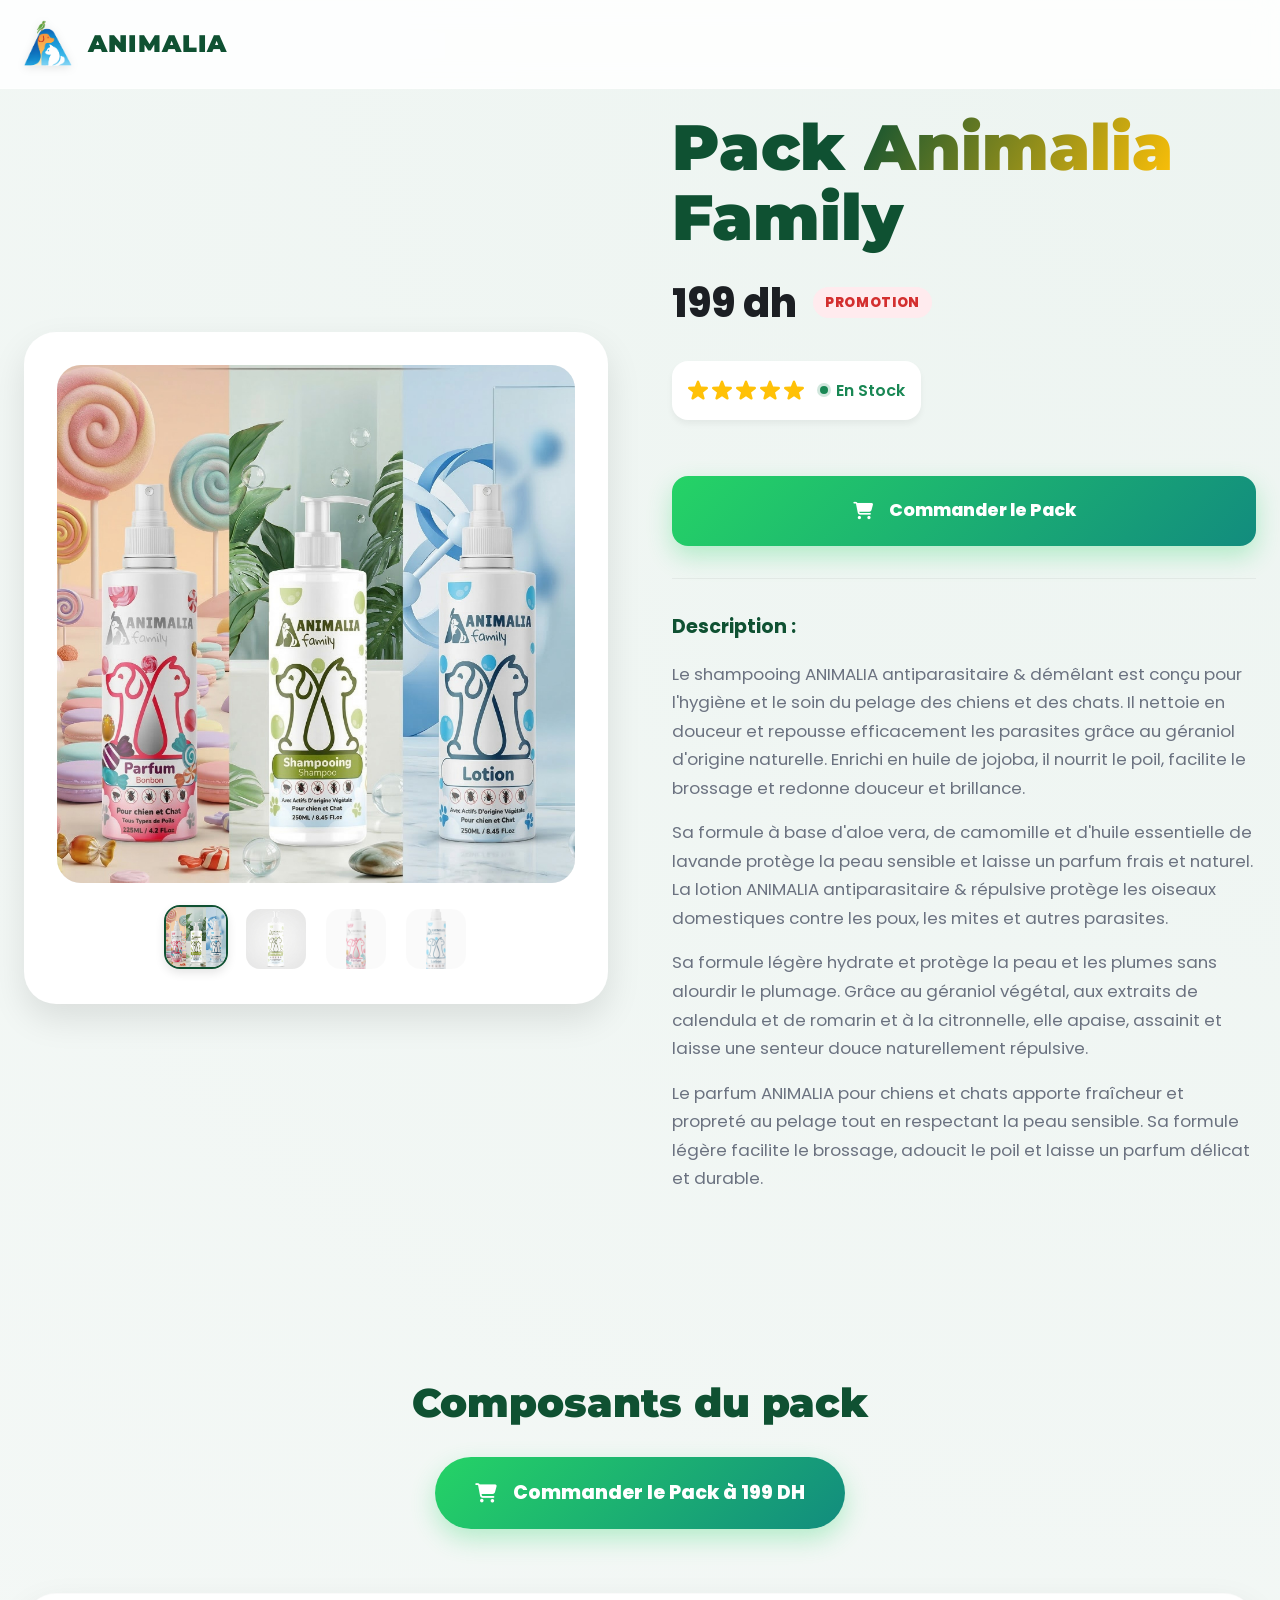
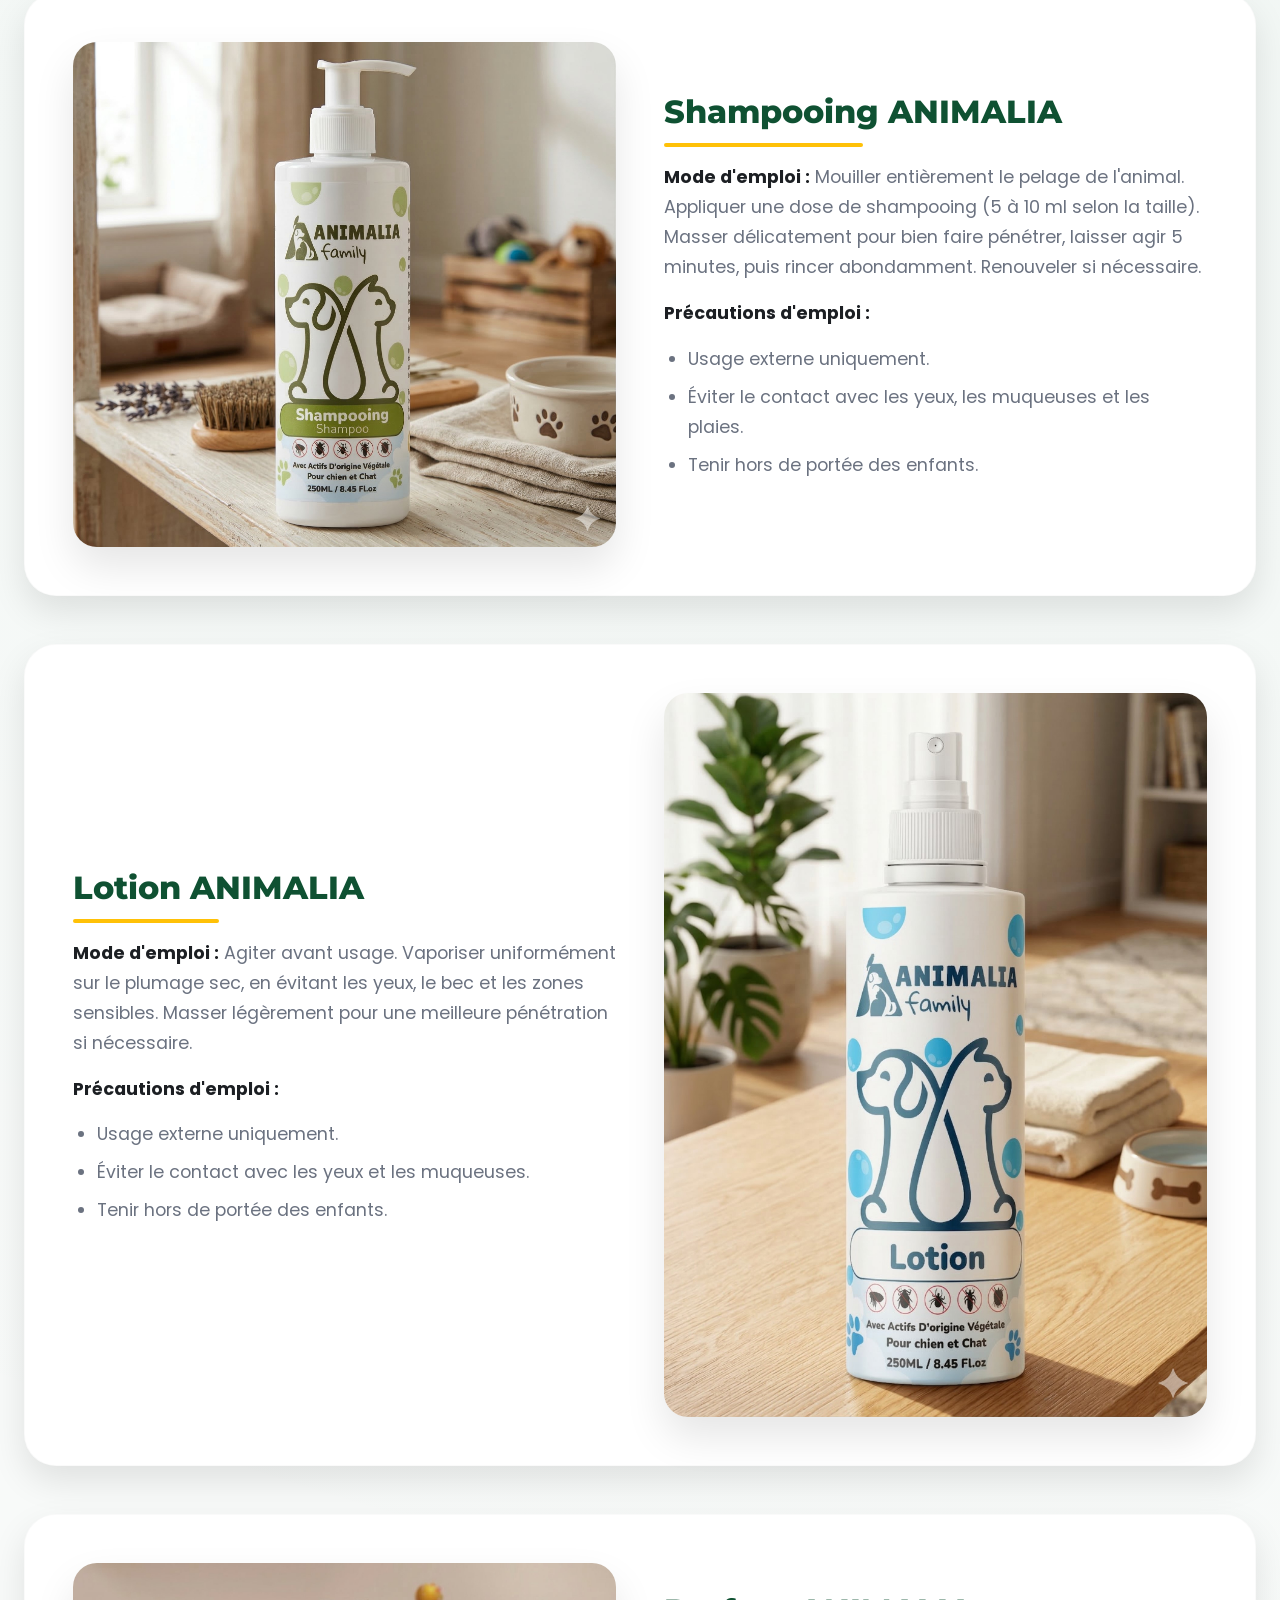
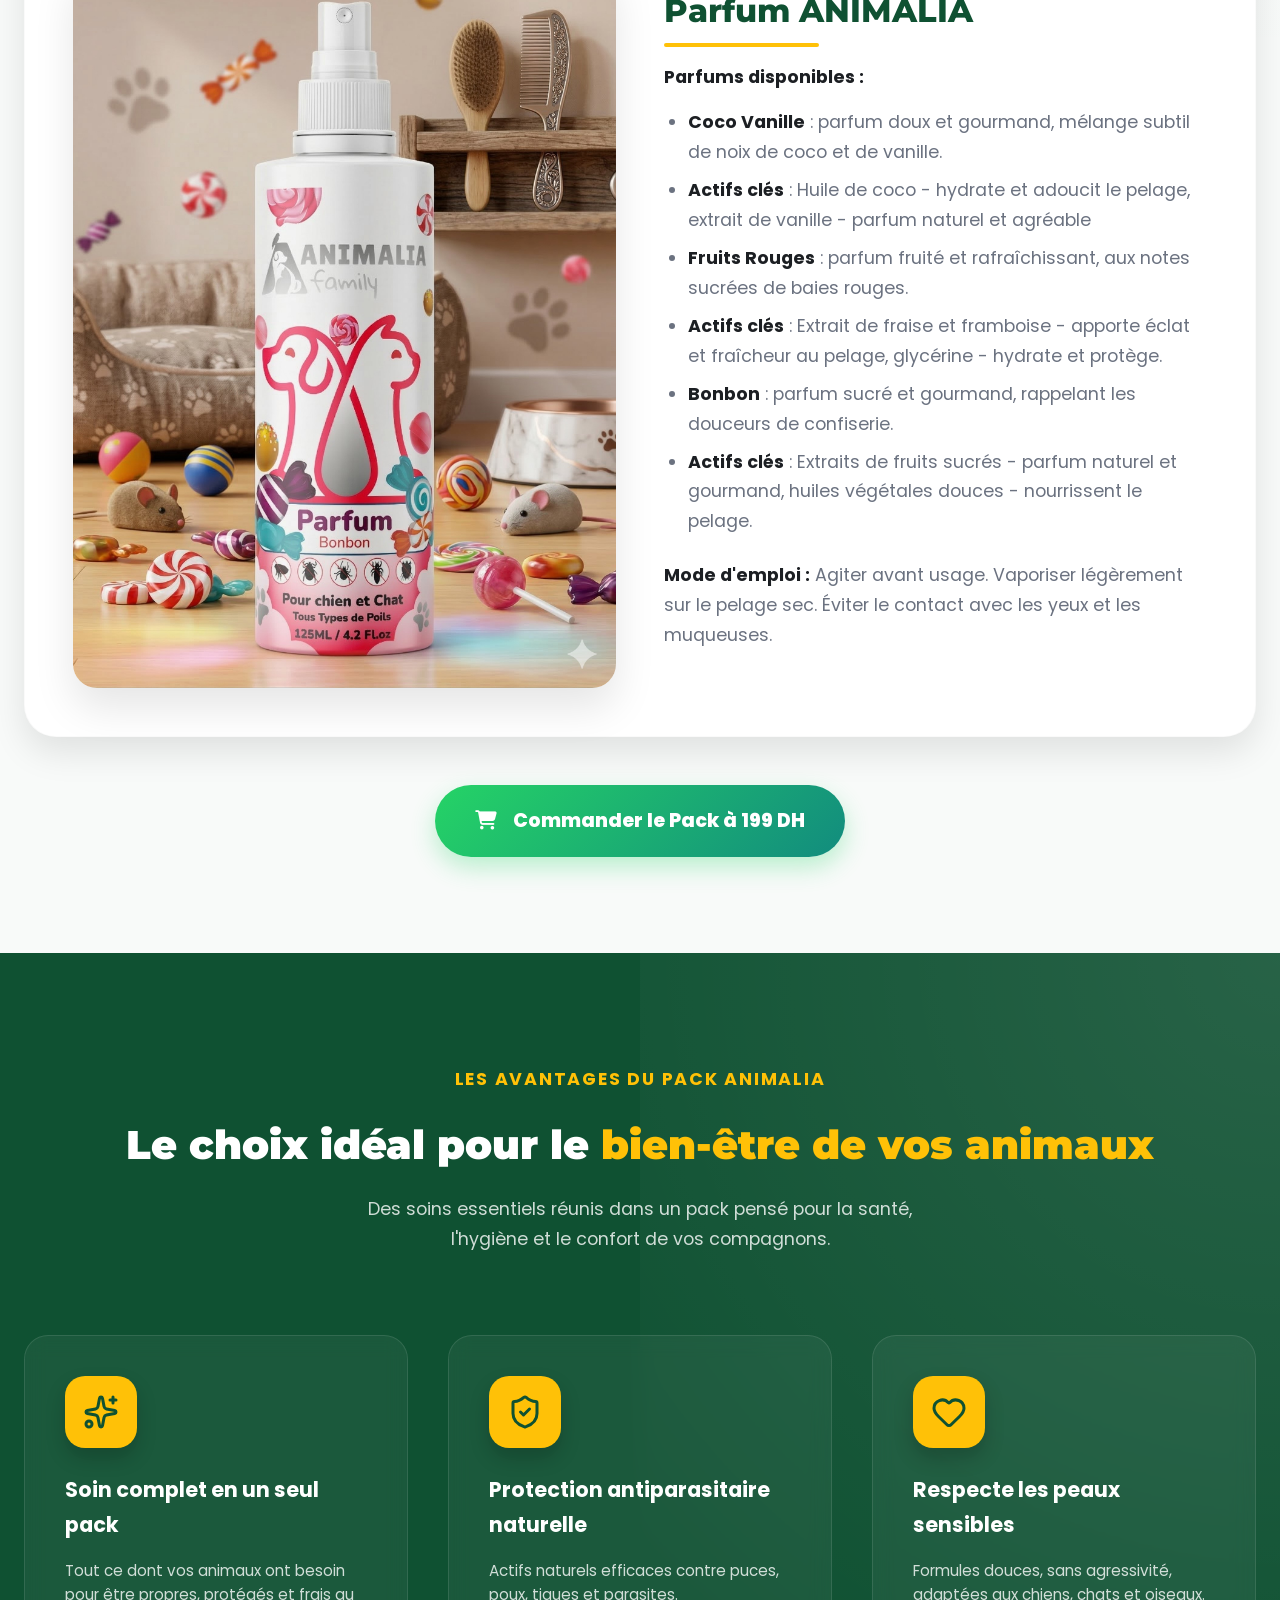
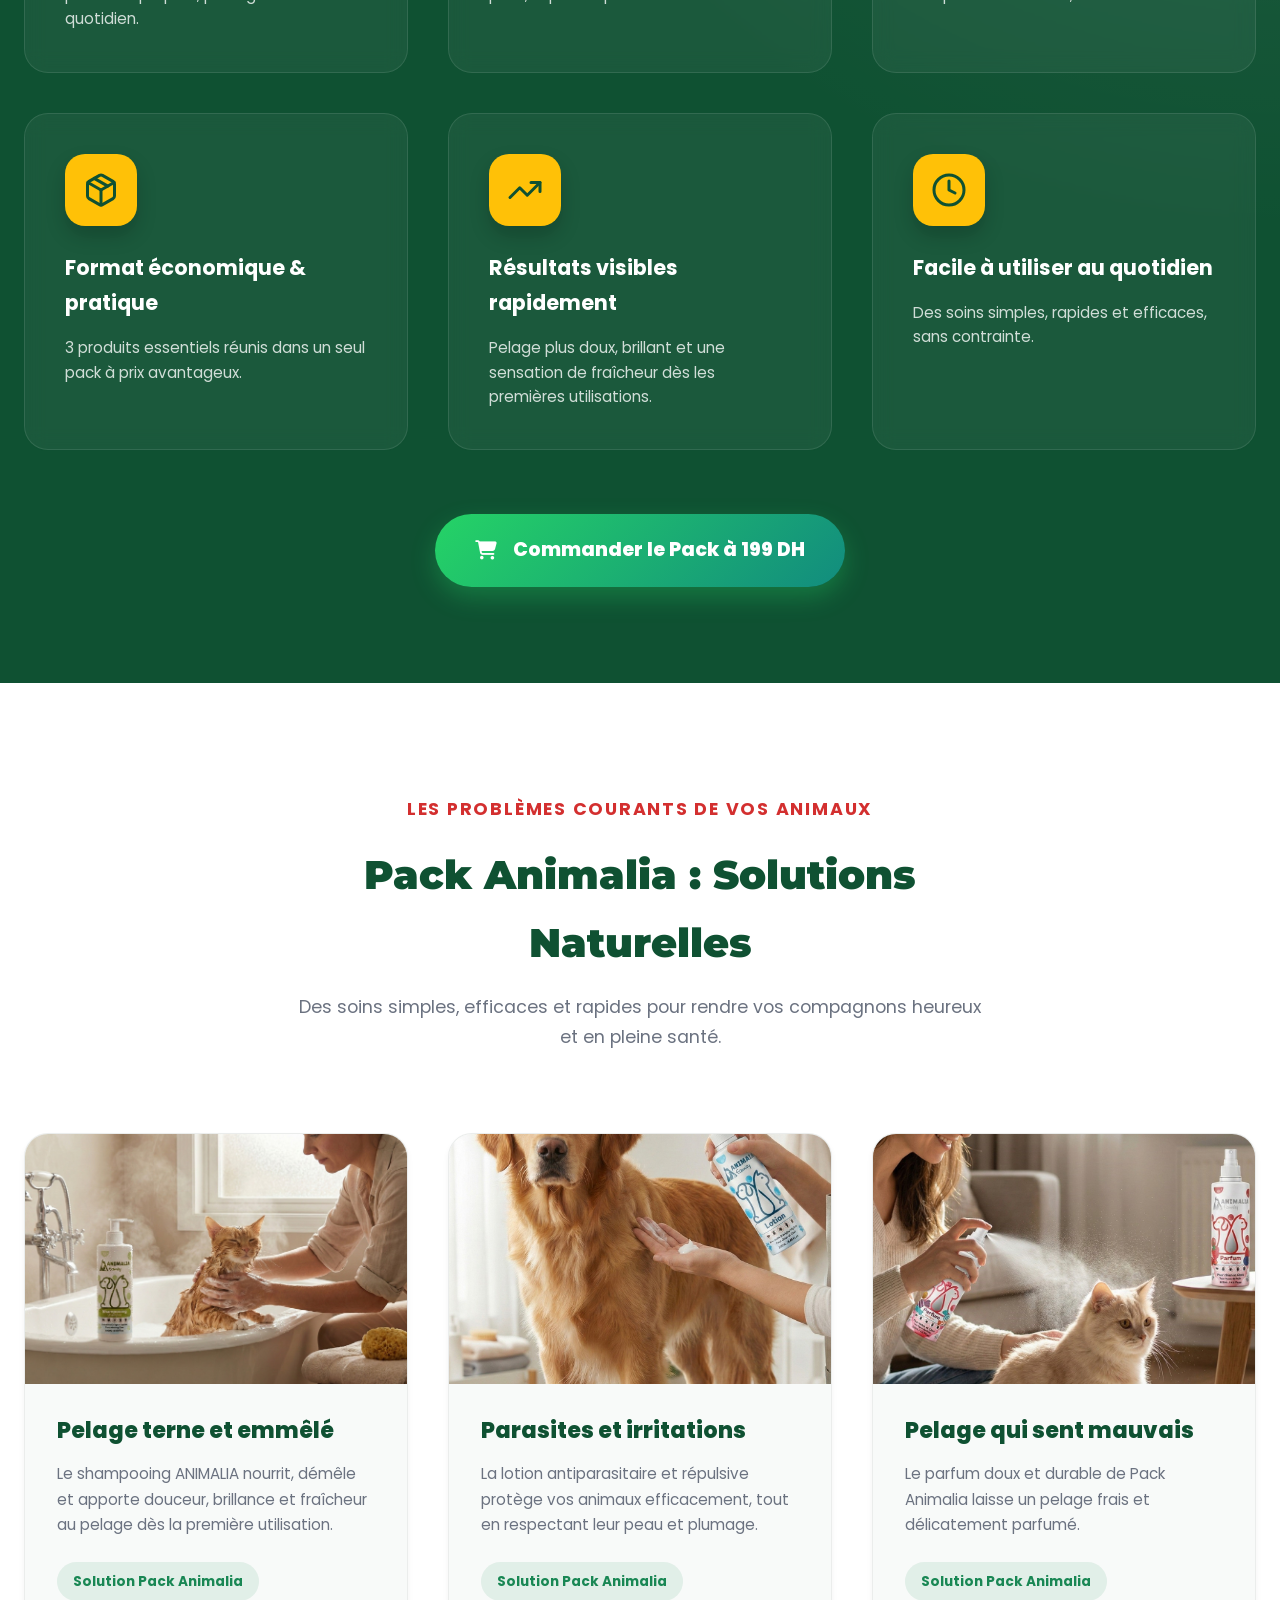
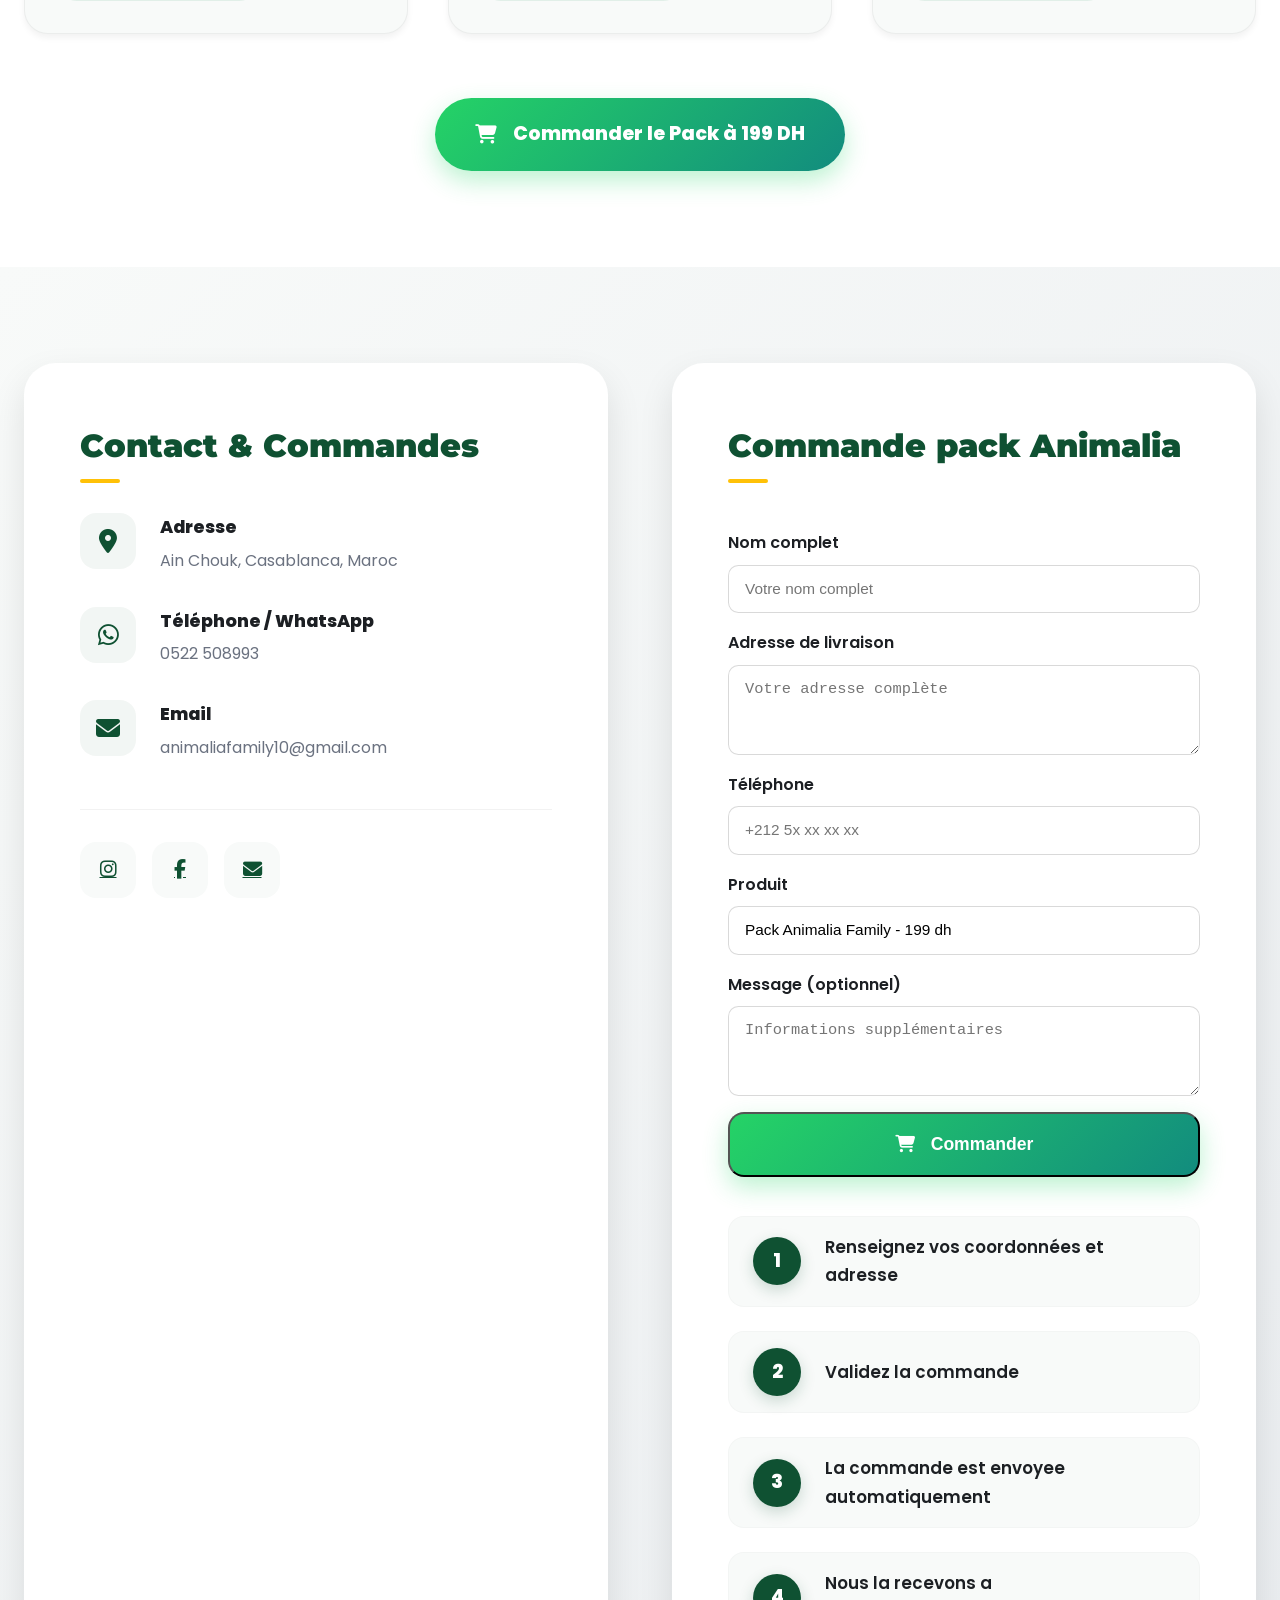
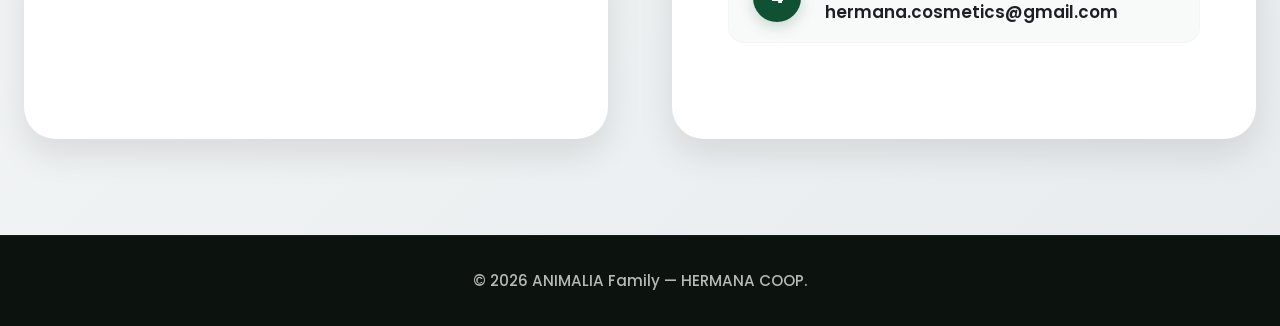
==== commit b97f9458: "Remove order instruction paragraph" ====
--- a/index.html
+++ b/index.html
@@ -562,11 +562,7 @@
             <!-- How to Order (Order Form) -->
             <div class="how-to-order" id="order">
               <h3>Commande pack Animalia</h3>
-              <p>
-                Remplissez le formulaire ci-dessous puis cliquez sur
-                "Commander". Un e-mail sera envoyé à
-                hermana.cosmetics@gmail.com.
-              </p>
+              
 
               <form id="orderForm" class="order-form">
                 <label>
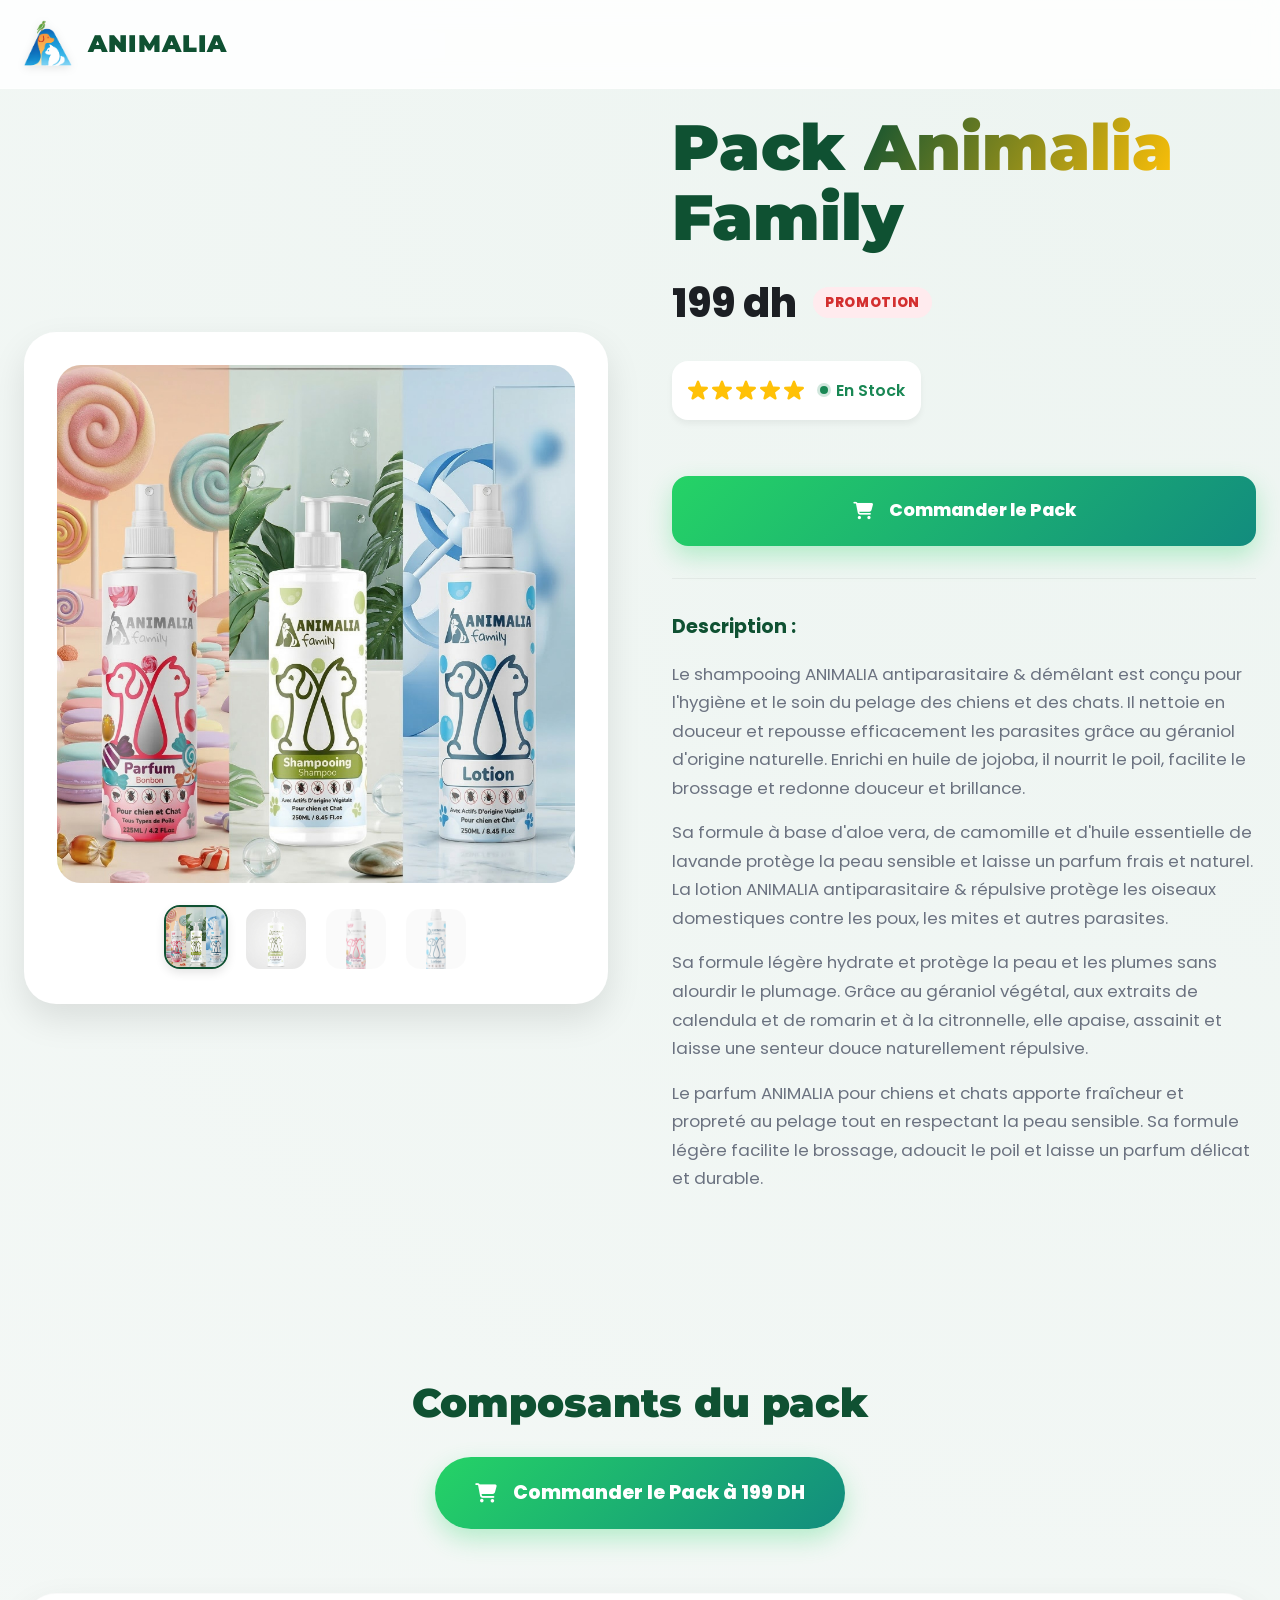
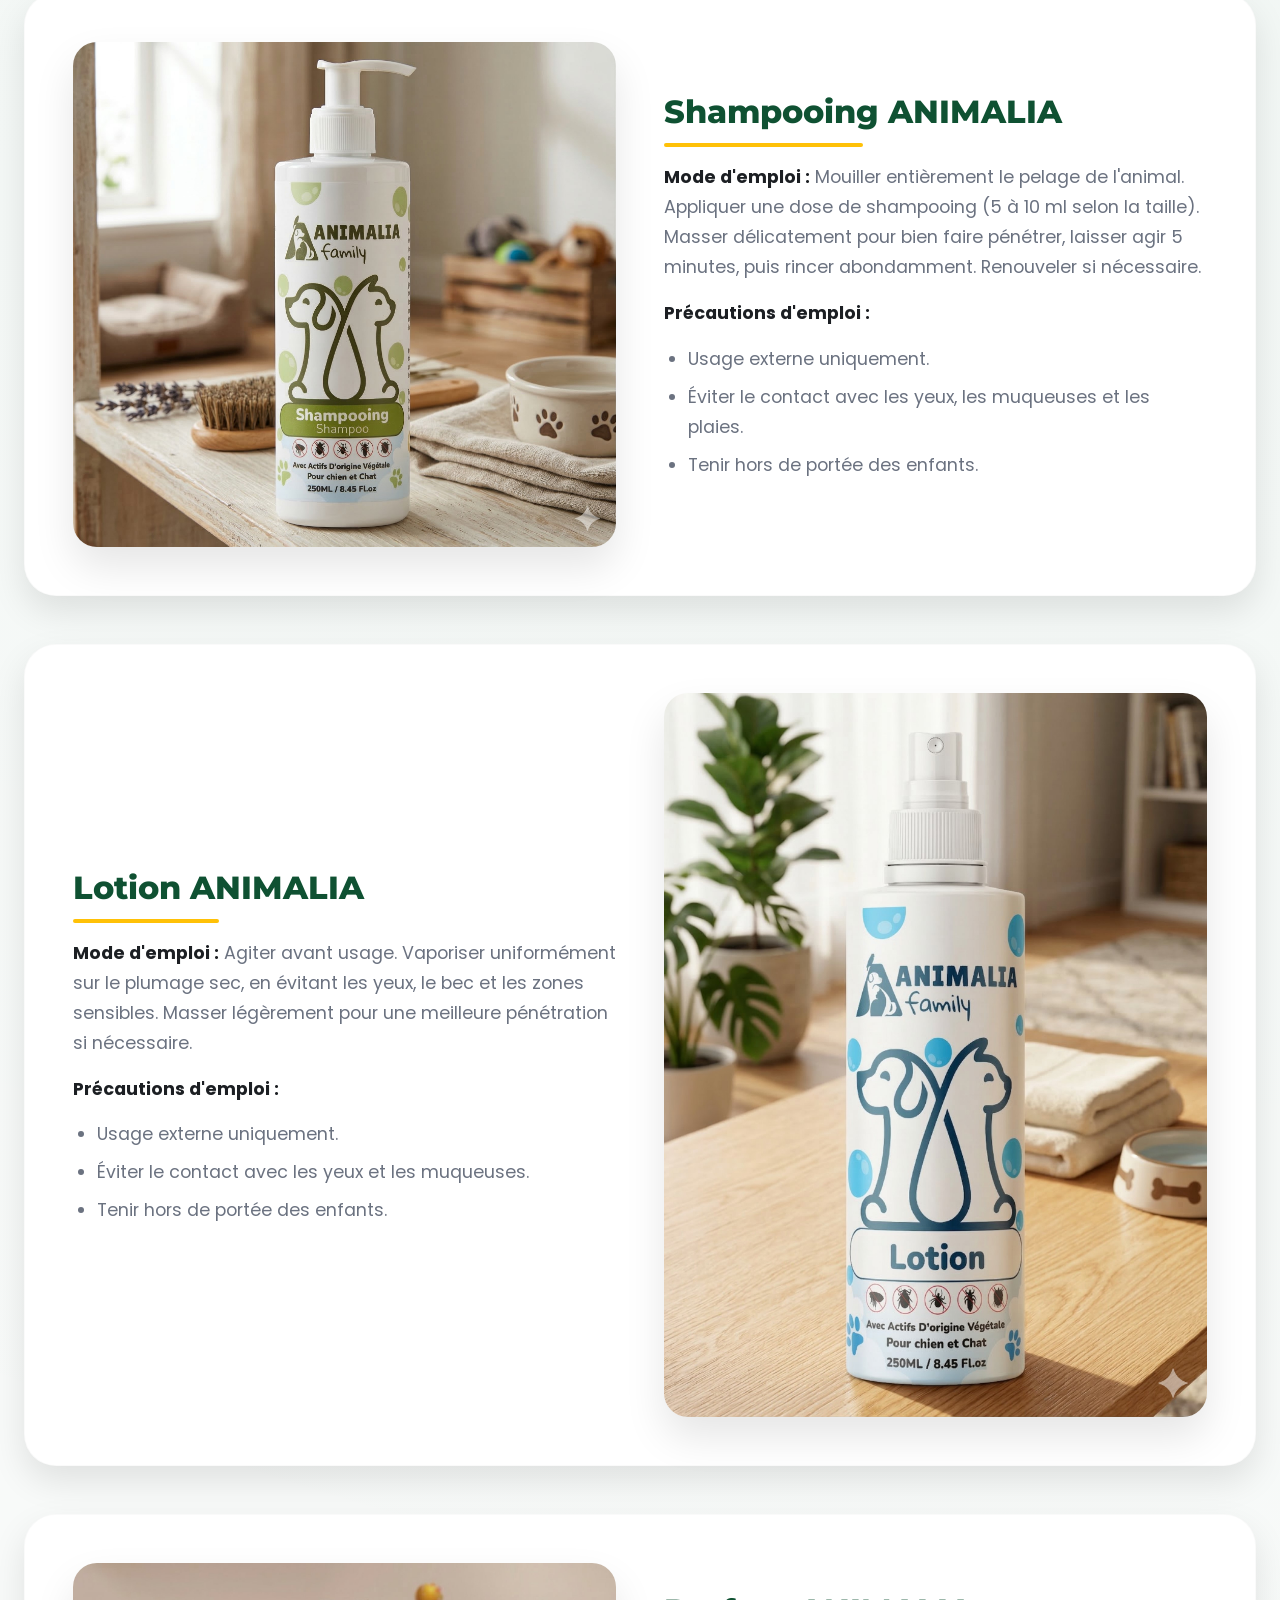
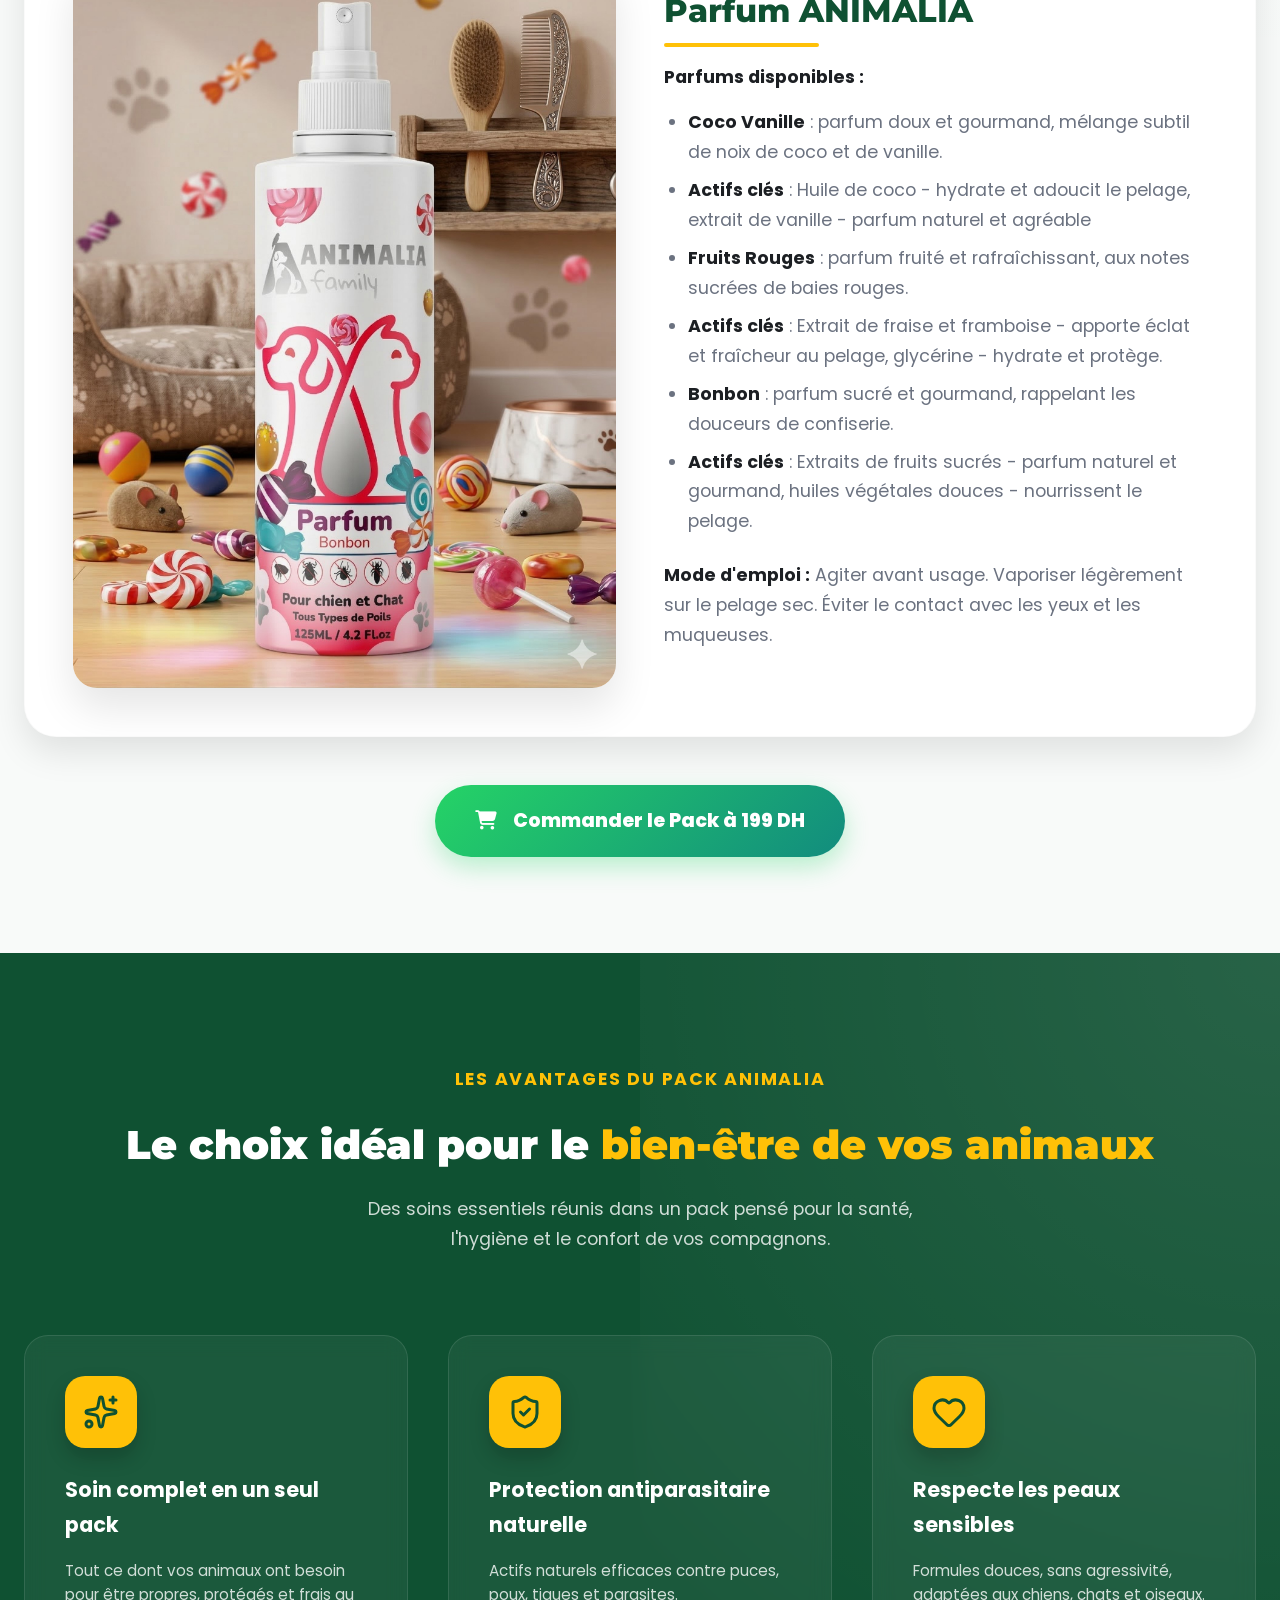
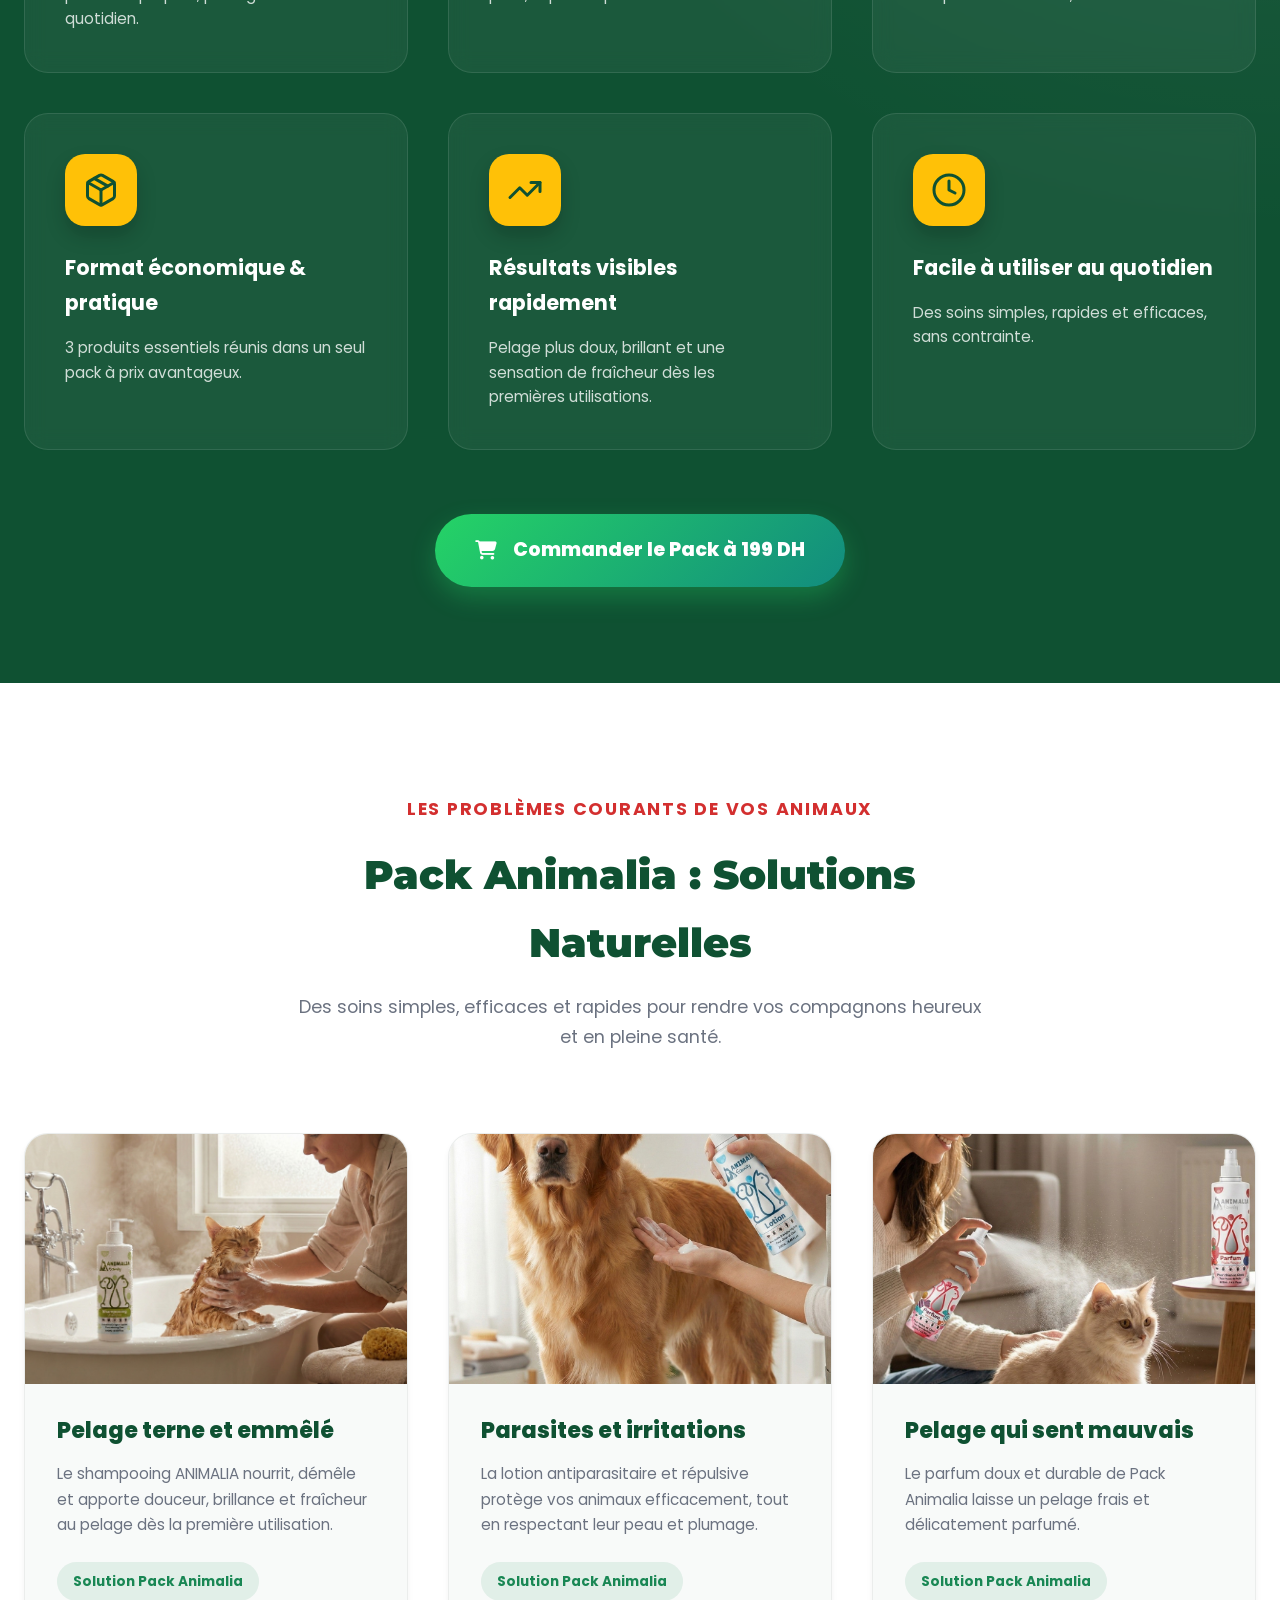
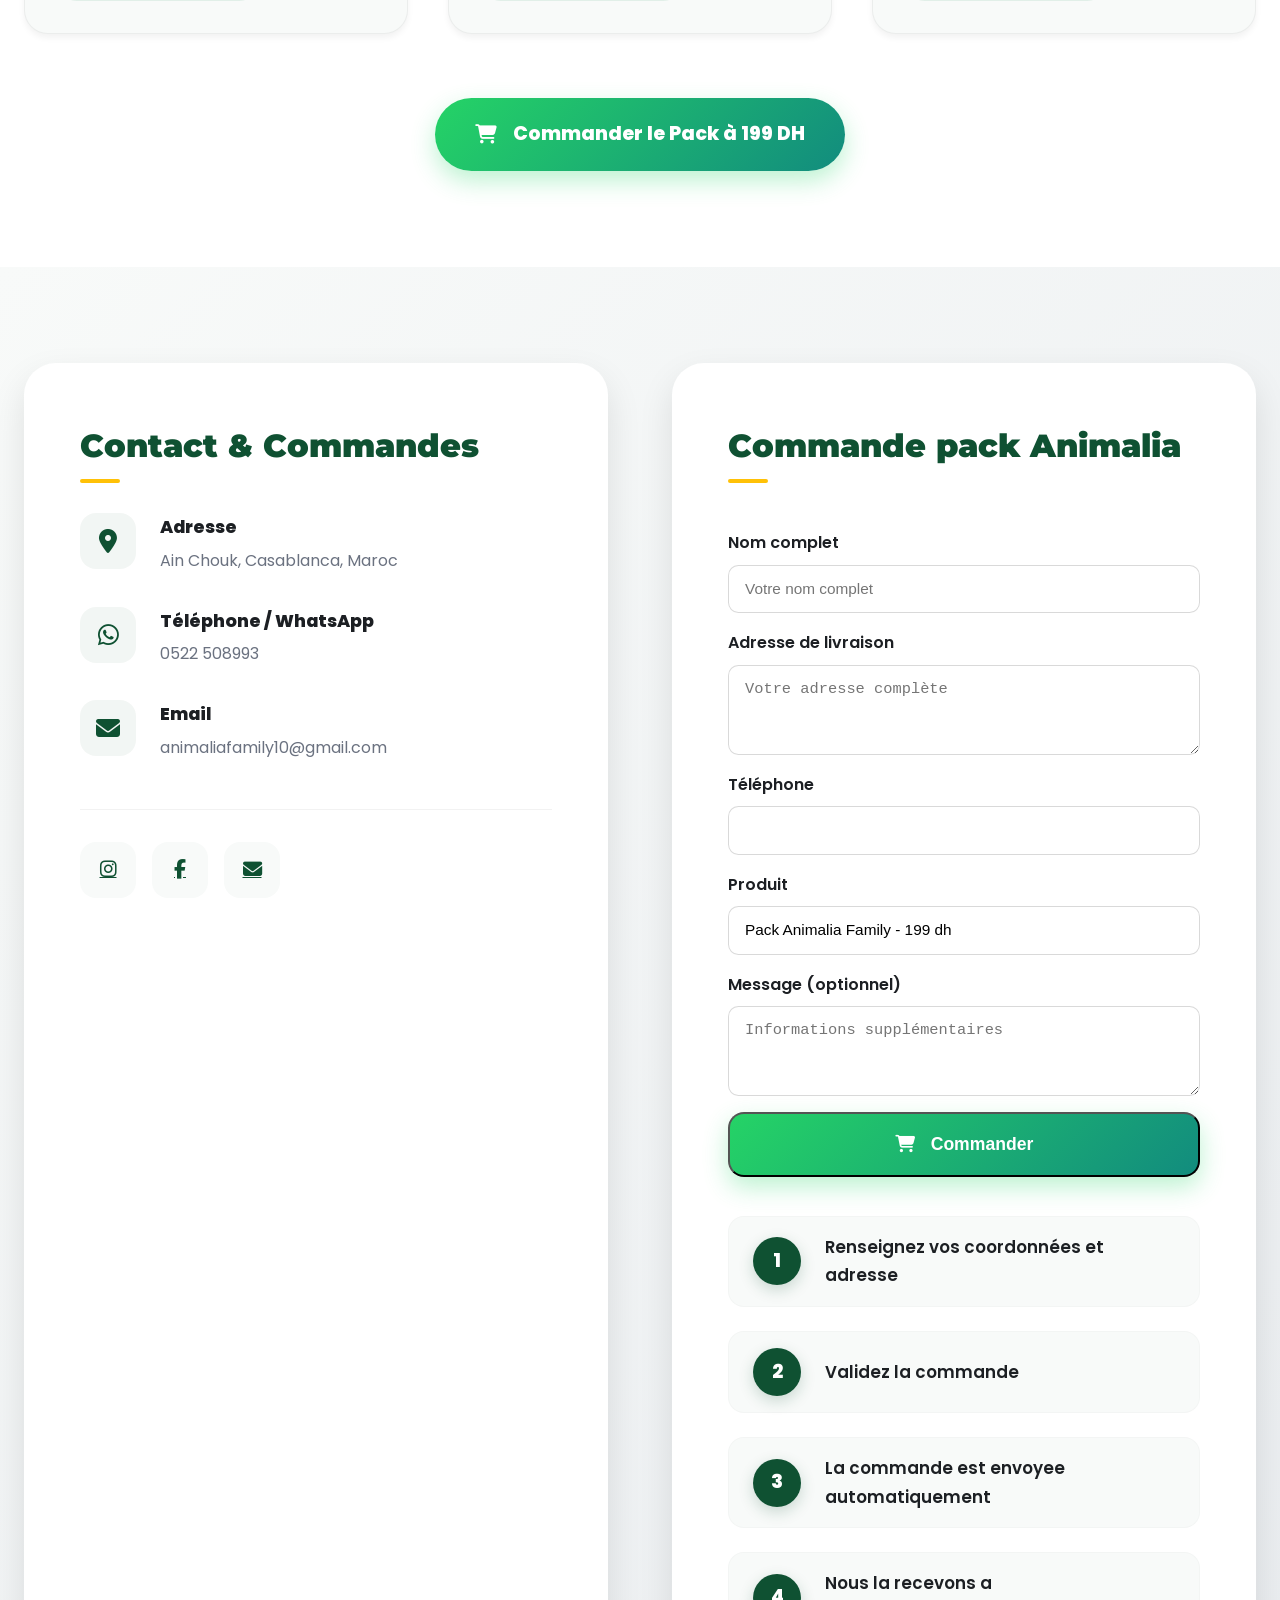
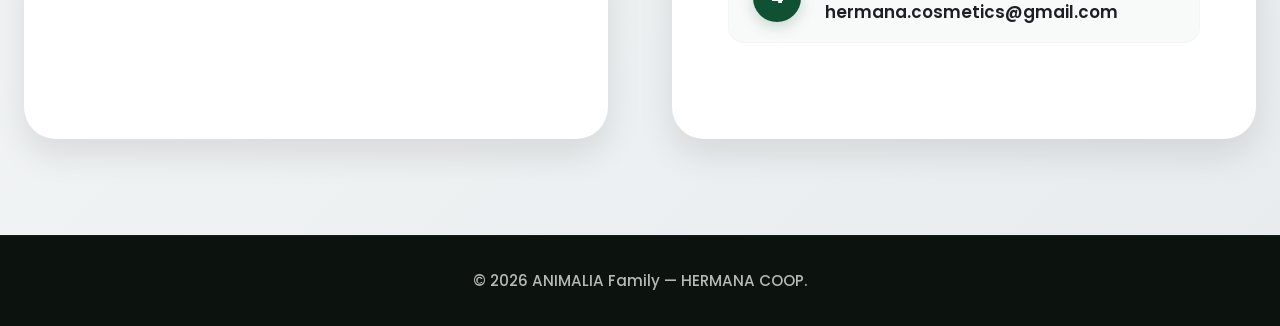
==== commit 551cd8e5: "Remove phone placeholder from order form" ====
--- a/index.html
+++ b/index.html
@@ -591,7 +591,6 @@
                     id="phone"
                     name="phone"
                     required
-                    placeholder="+212 5x xx xx xx"
                   />
                 </label>
                 <label>
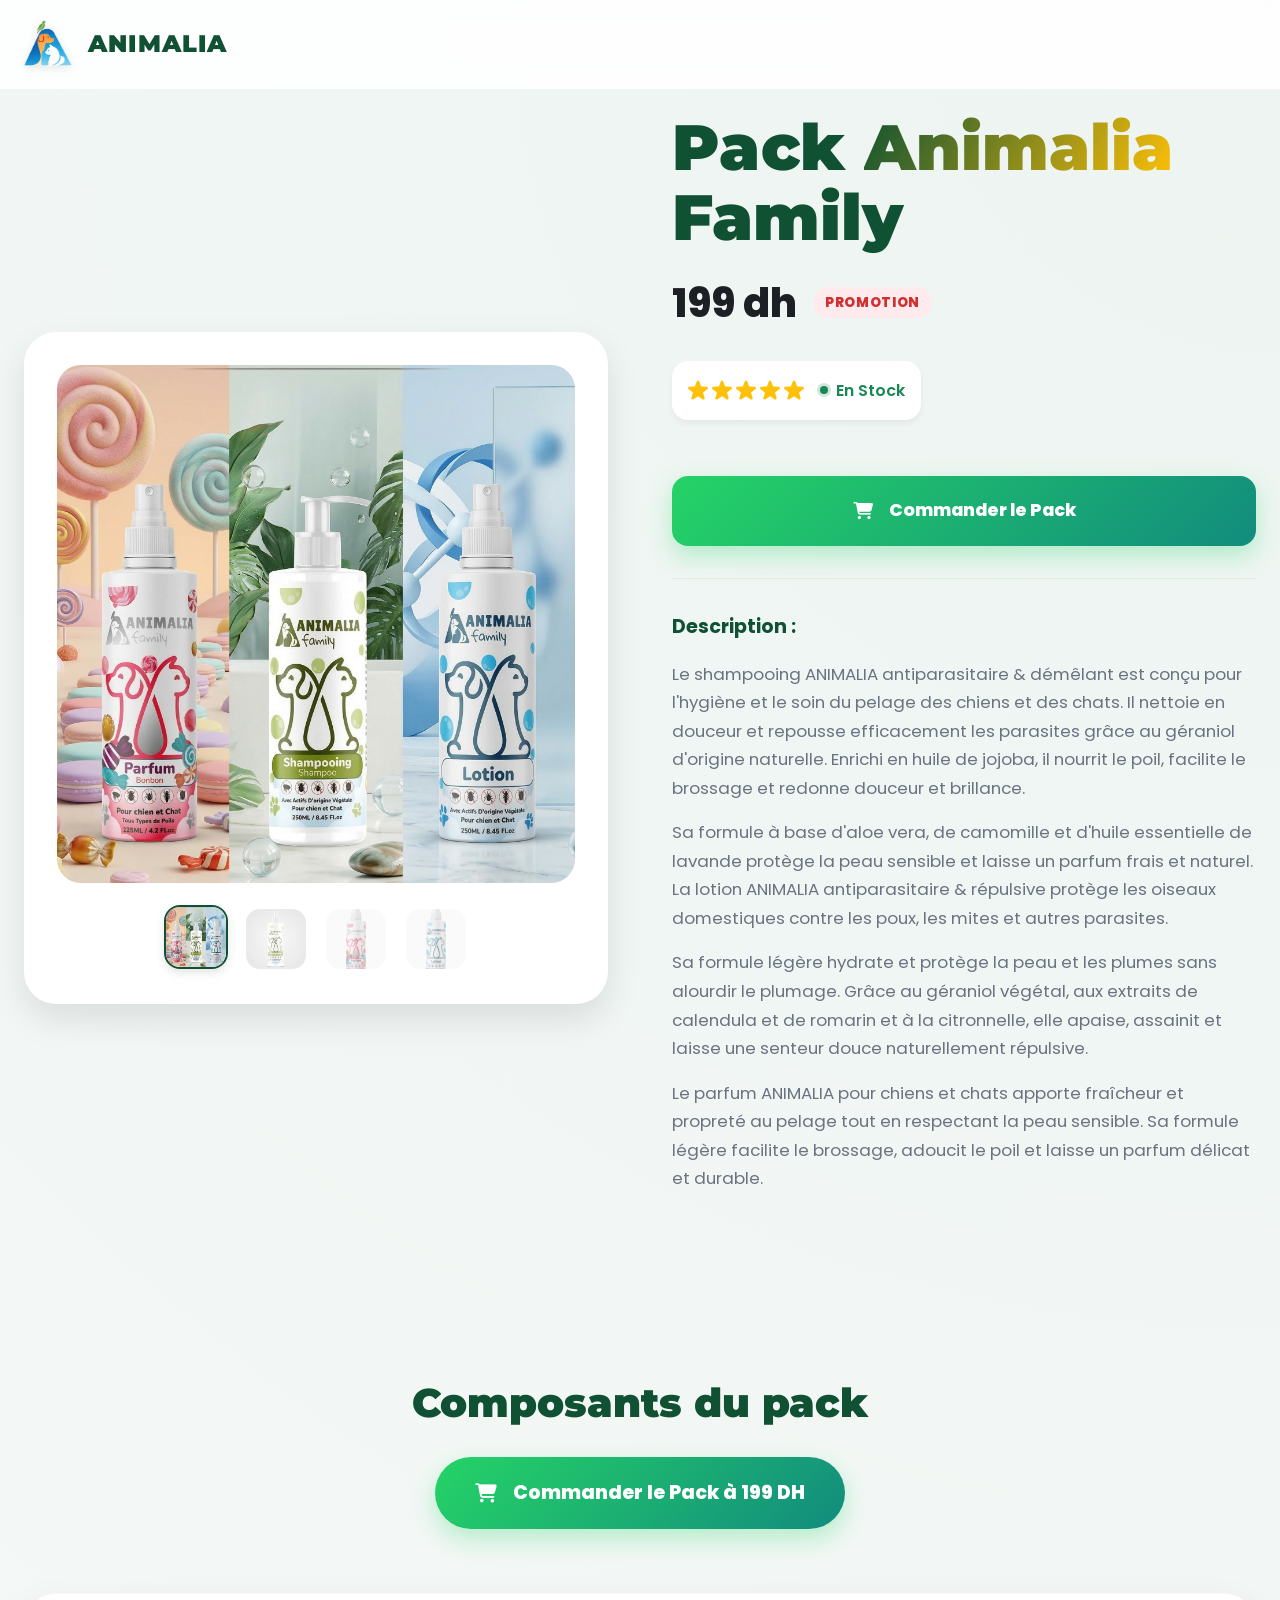
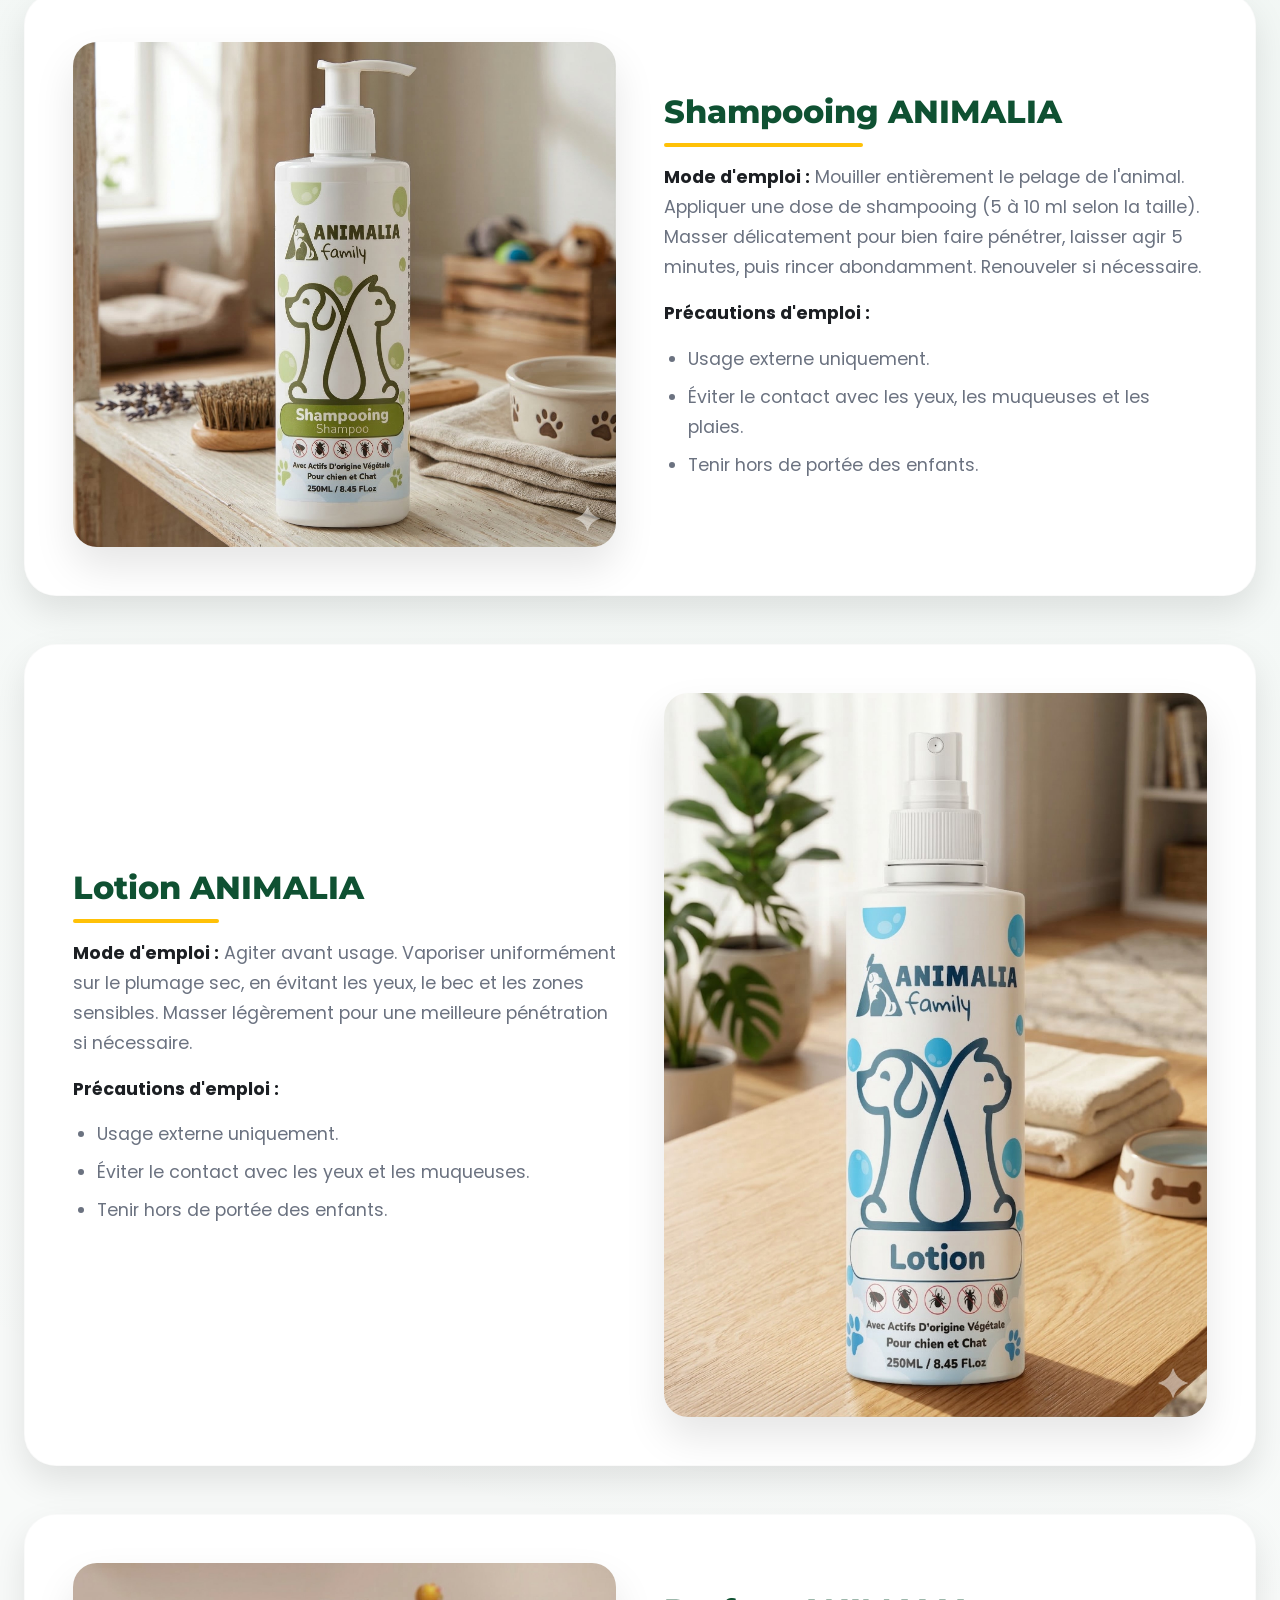
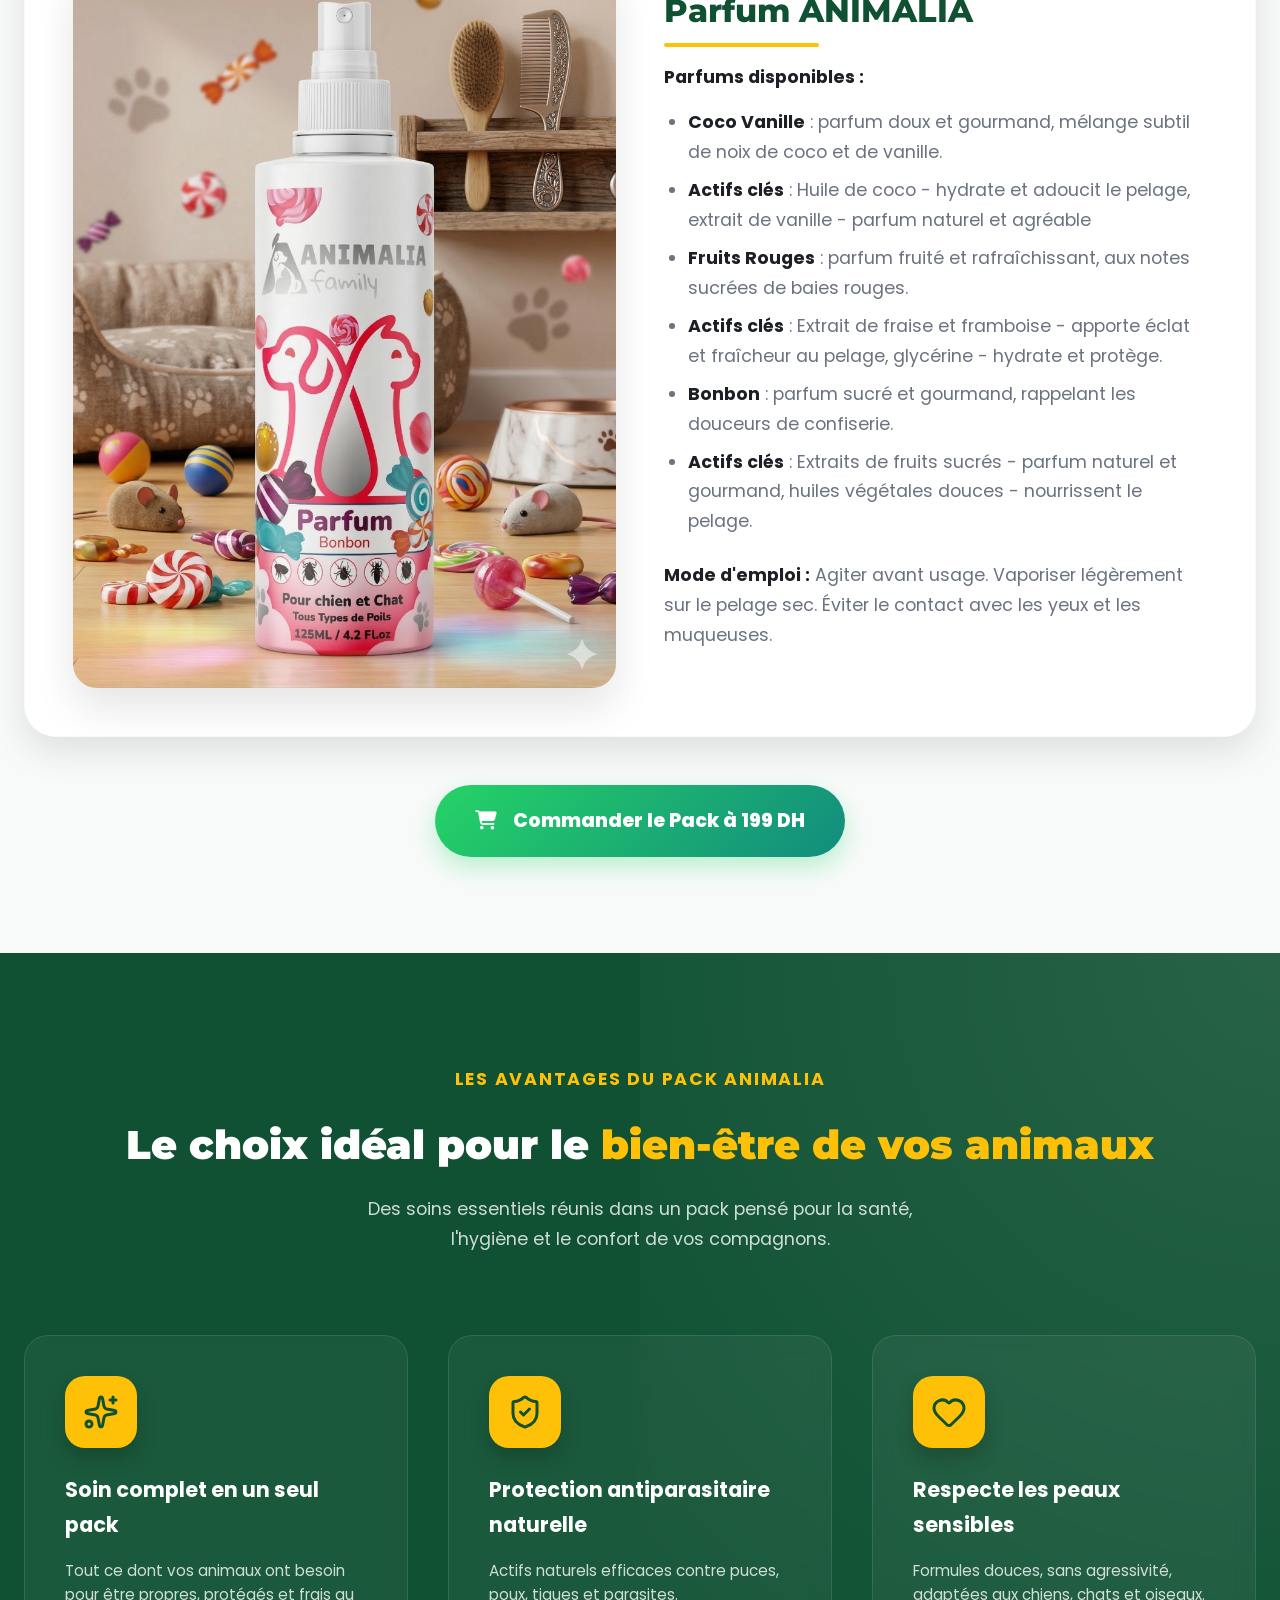
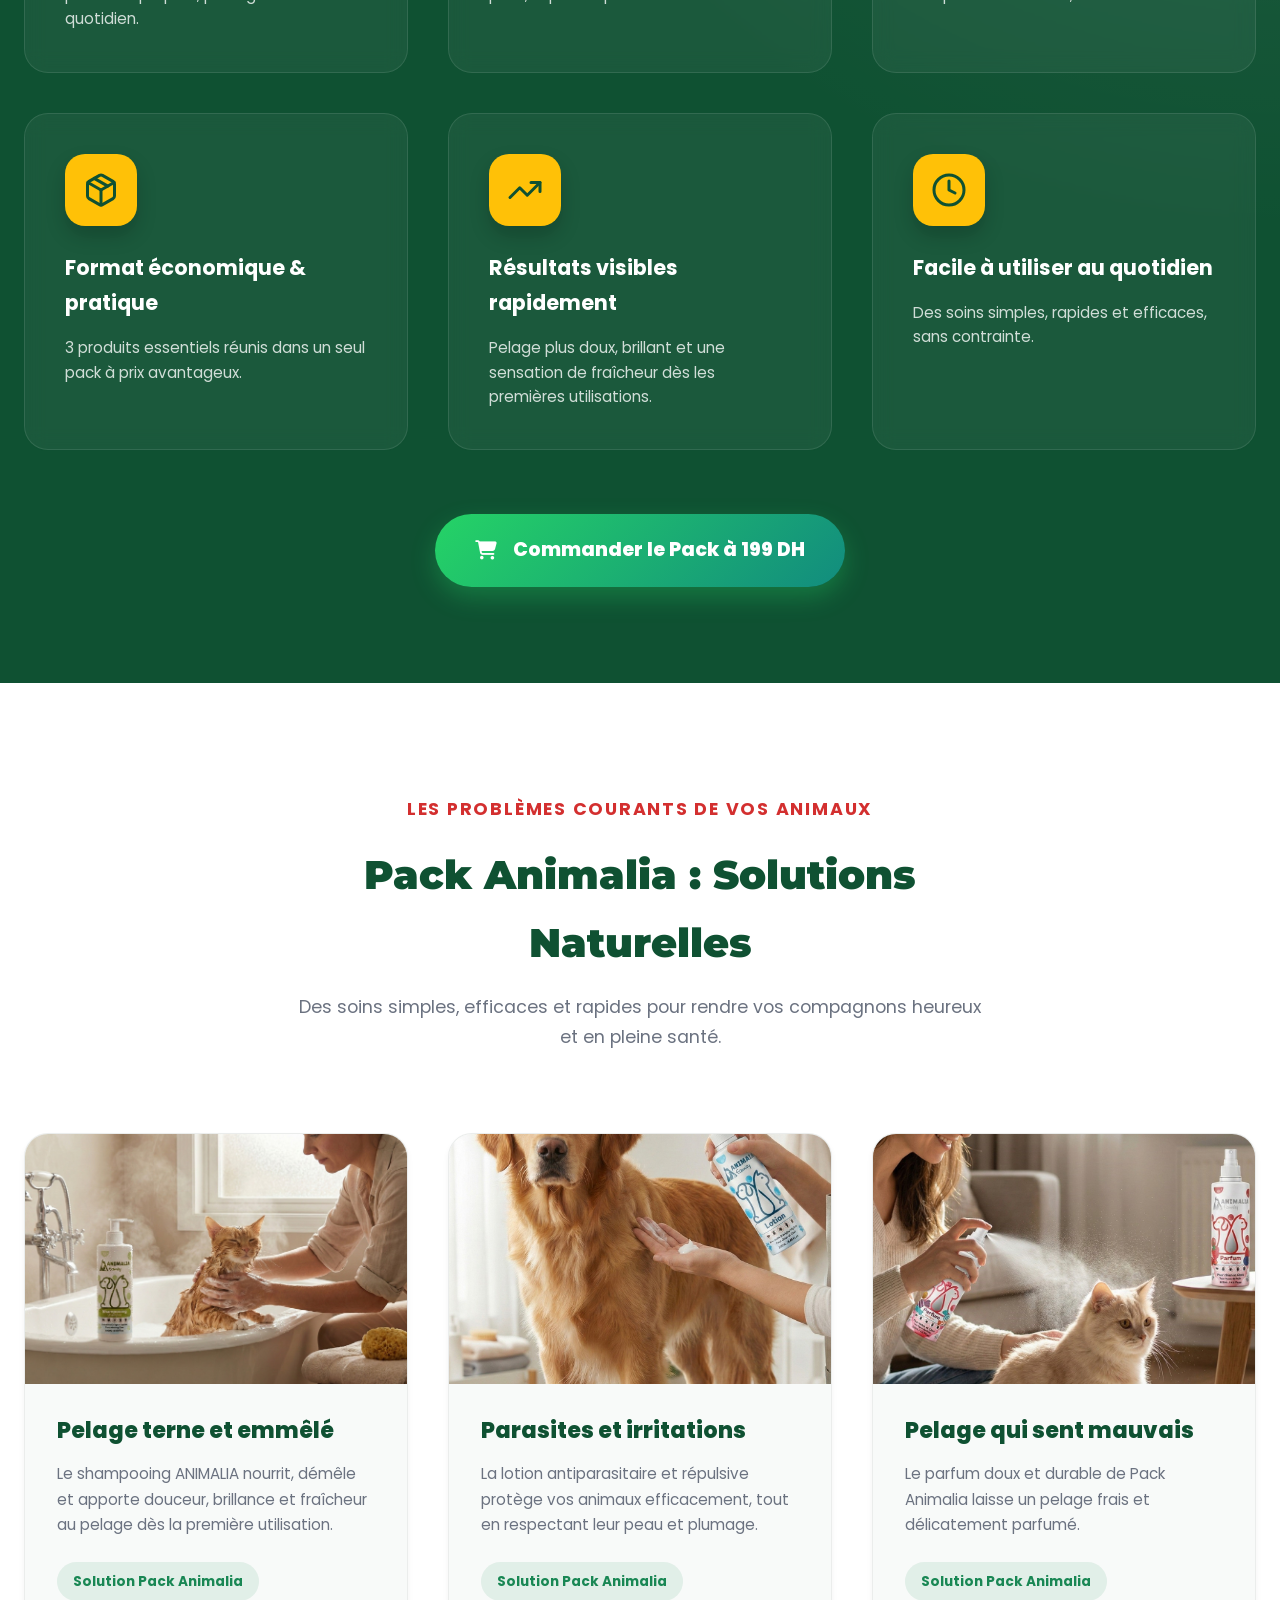
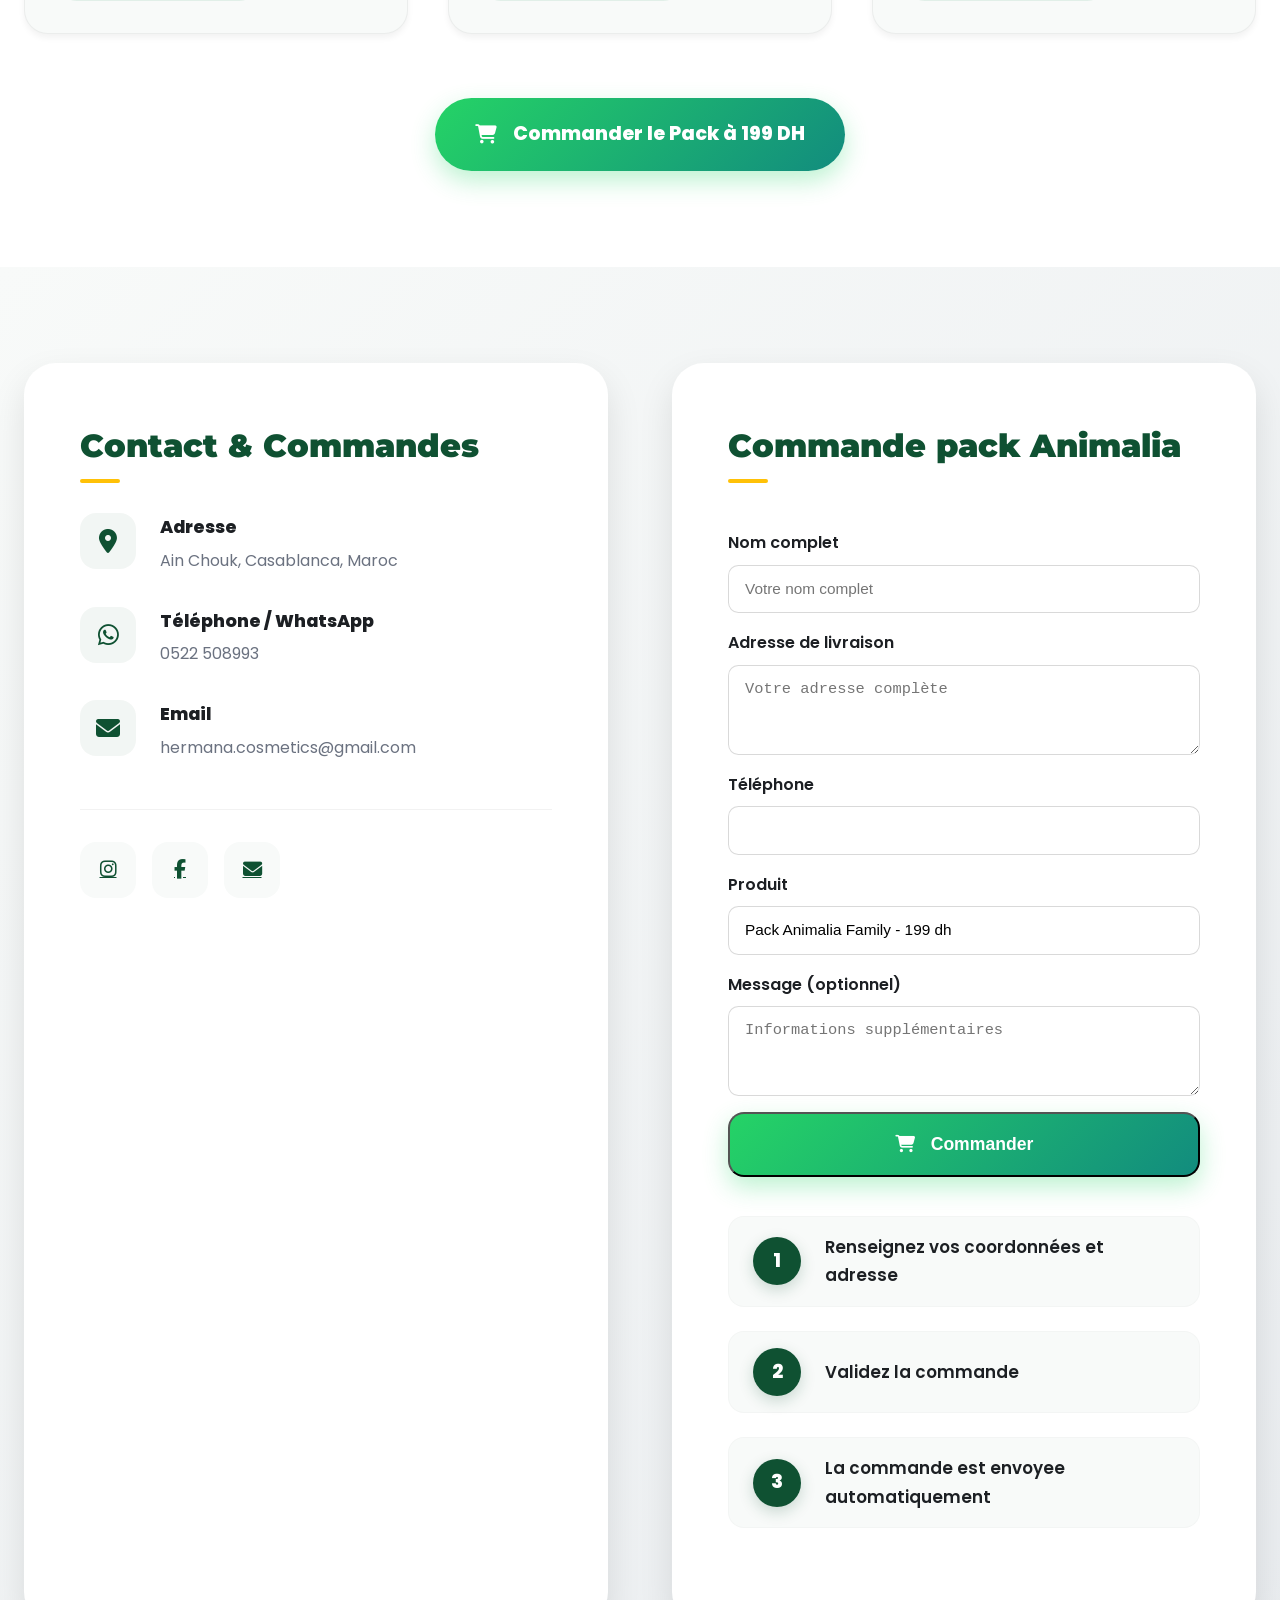
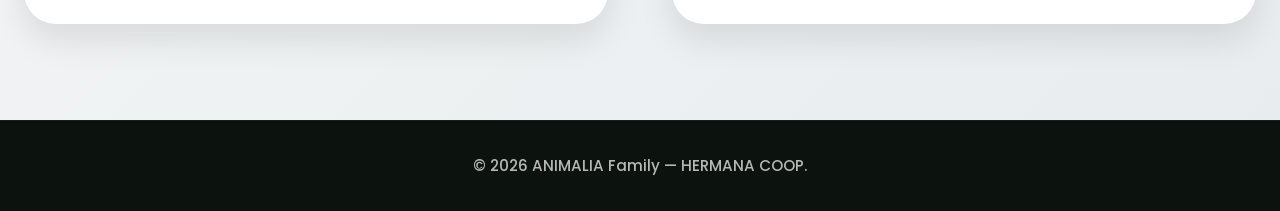
==== commit 497a1a9d: "Update contact email and remove order step email text" ====
--- a/index.html
+++ b/index.html
@@ -530,7 +530,7 @@
                 </div>
                 <div>
                   <h4>Email</h4>
-                  <p>animaliafamily10@gmail.com</p>
+                  <p>hermana.cosmetics@gmail.com</p>
                 </div>
               </div>
 
@@ -550,7 +550,7 @@
                   <i class="fab fa-facebook-f"></i>
                 </a>
                 <a
-                  href="mailto:animaliafamily10@gmail.com"
+                  href="mailto:hermana.cosmetics@gmail.com"
                   target="_blank"
                   rel="noopener noreferrer"
                 >
@@ -632,10 +632,6 @@
                   <div class="number">3</div>
                   <p>La commande est envoyee automatiquement</p>
                 </div>
-                <div class="order-step">
-                  <div class="number">4</div>
-                  <p>Nous la recevons a hermana.cosmetics@gmail.com</p>
-                </div>
               </div>
             </div>
           </div>
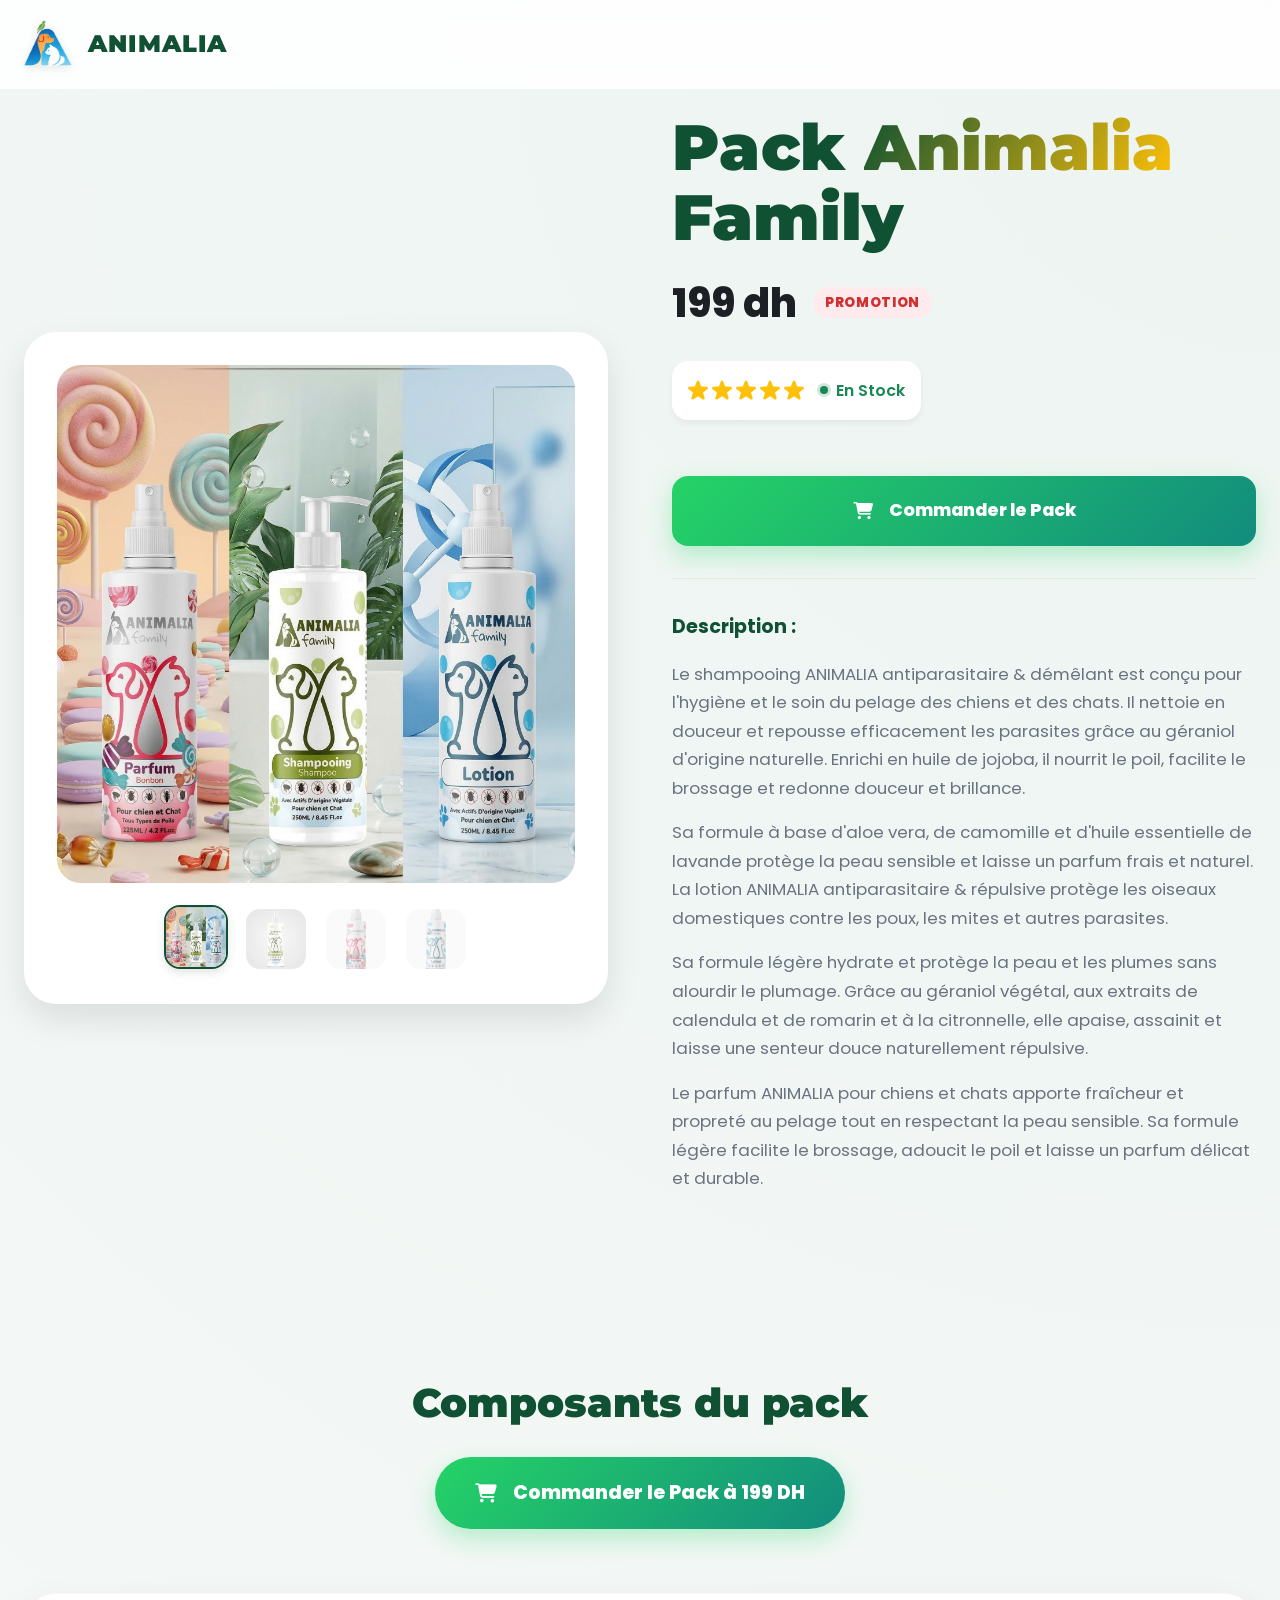
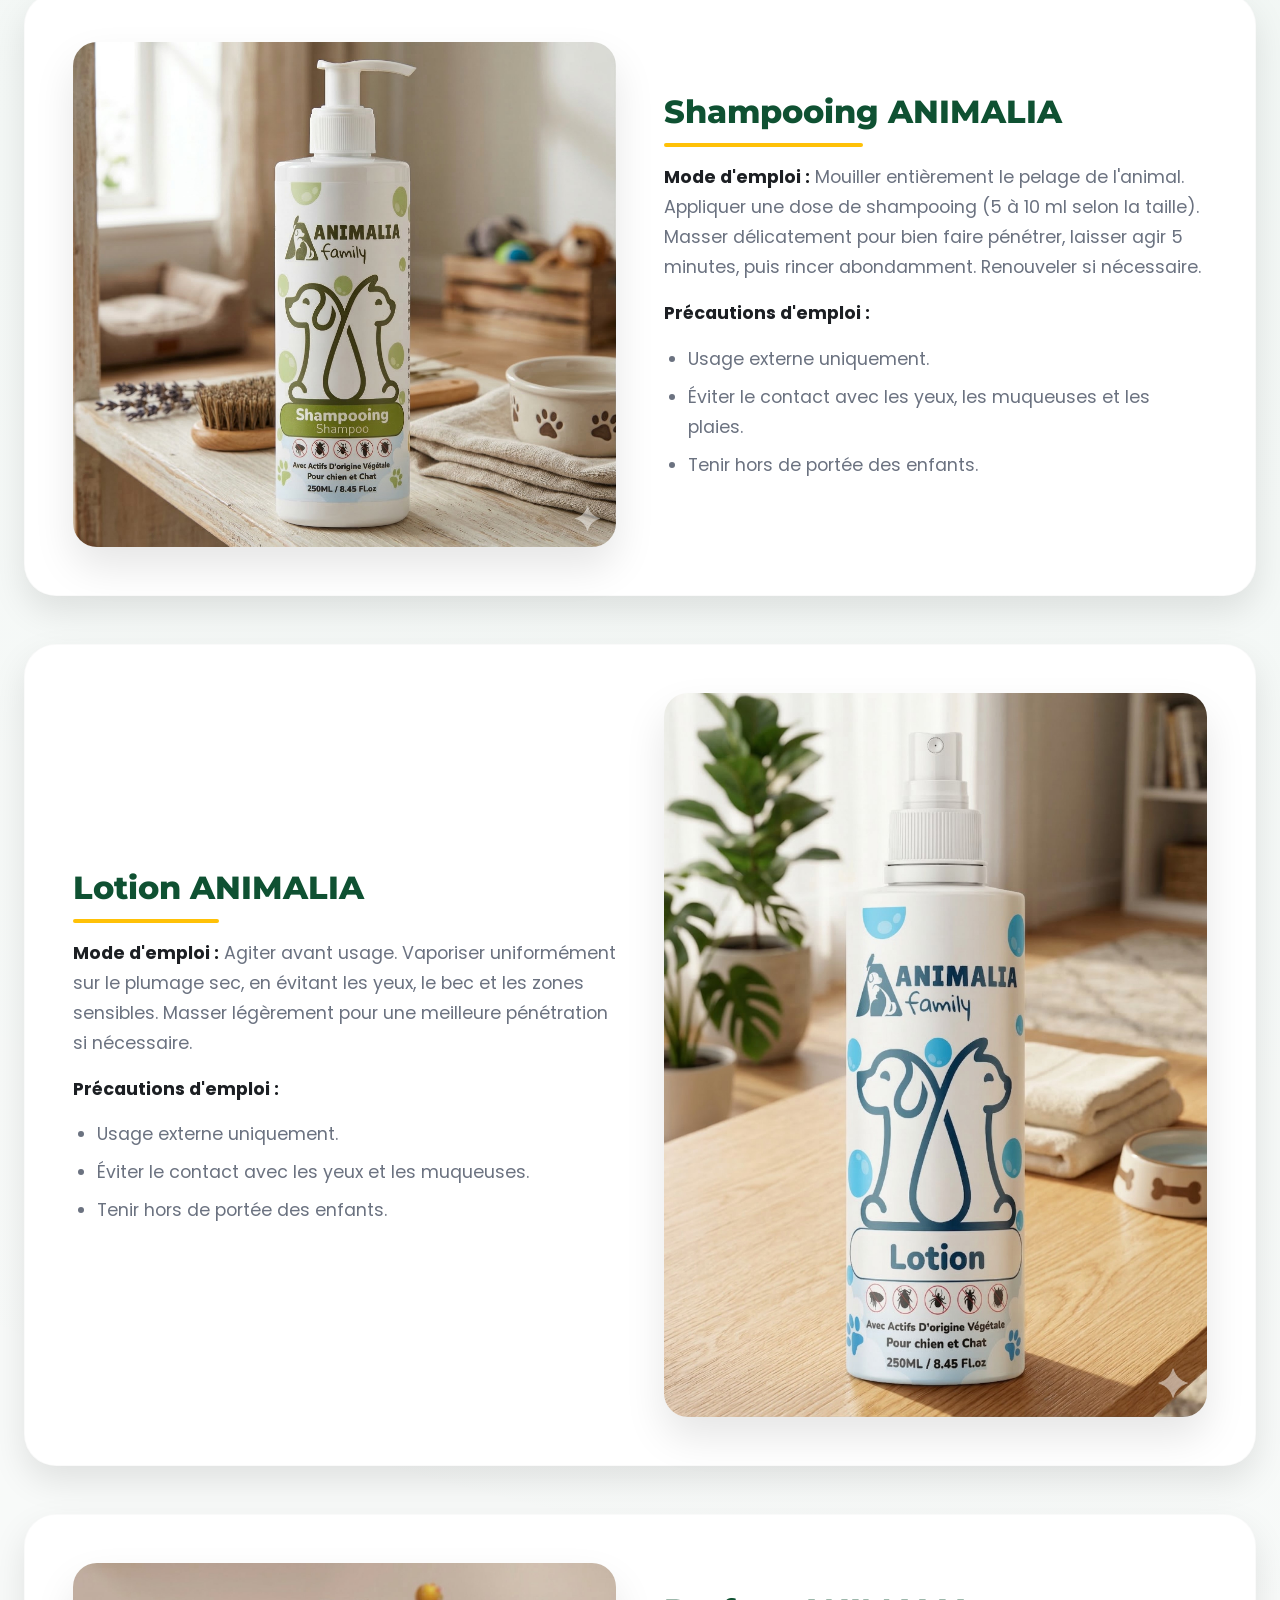
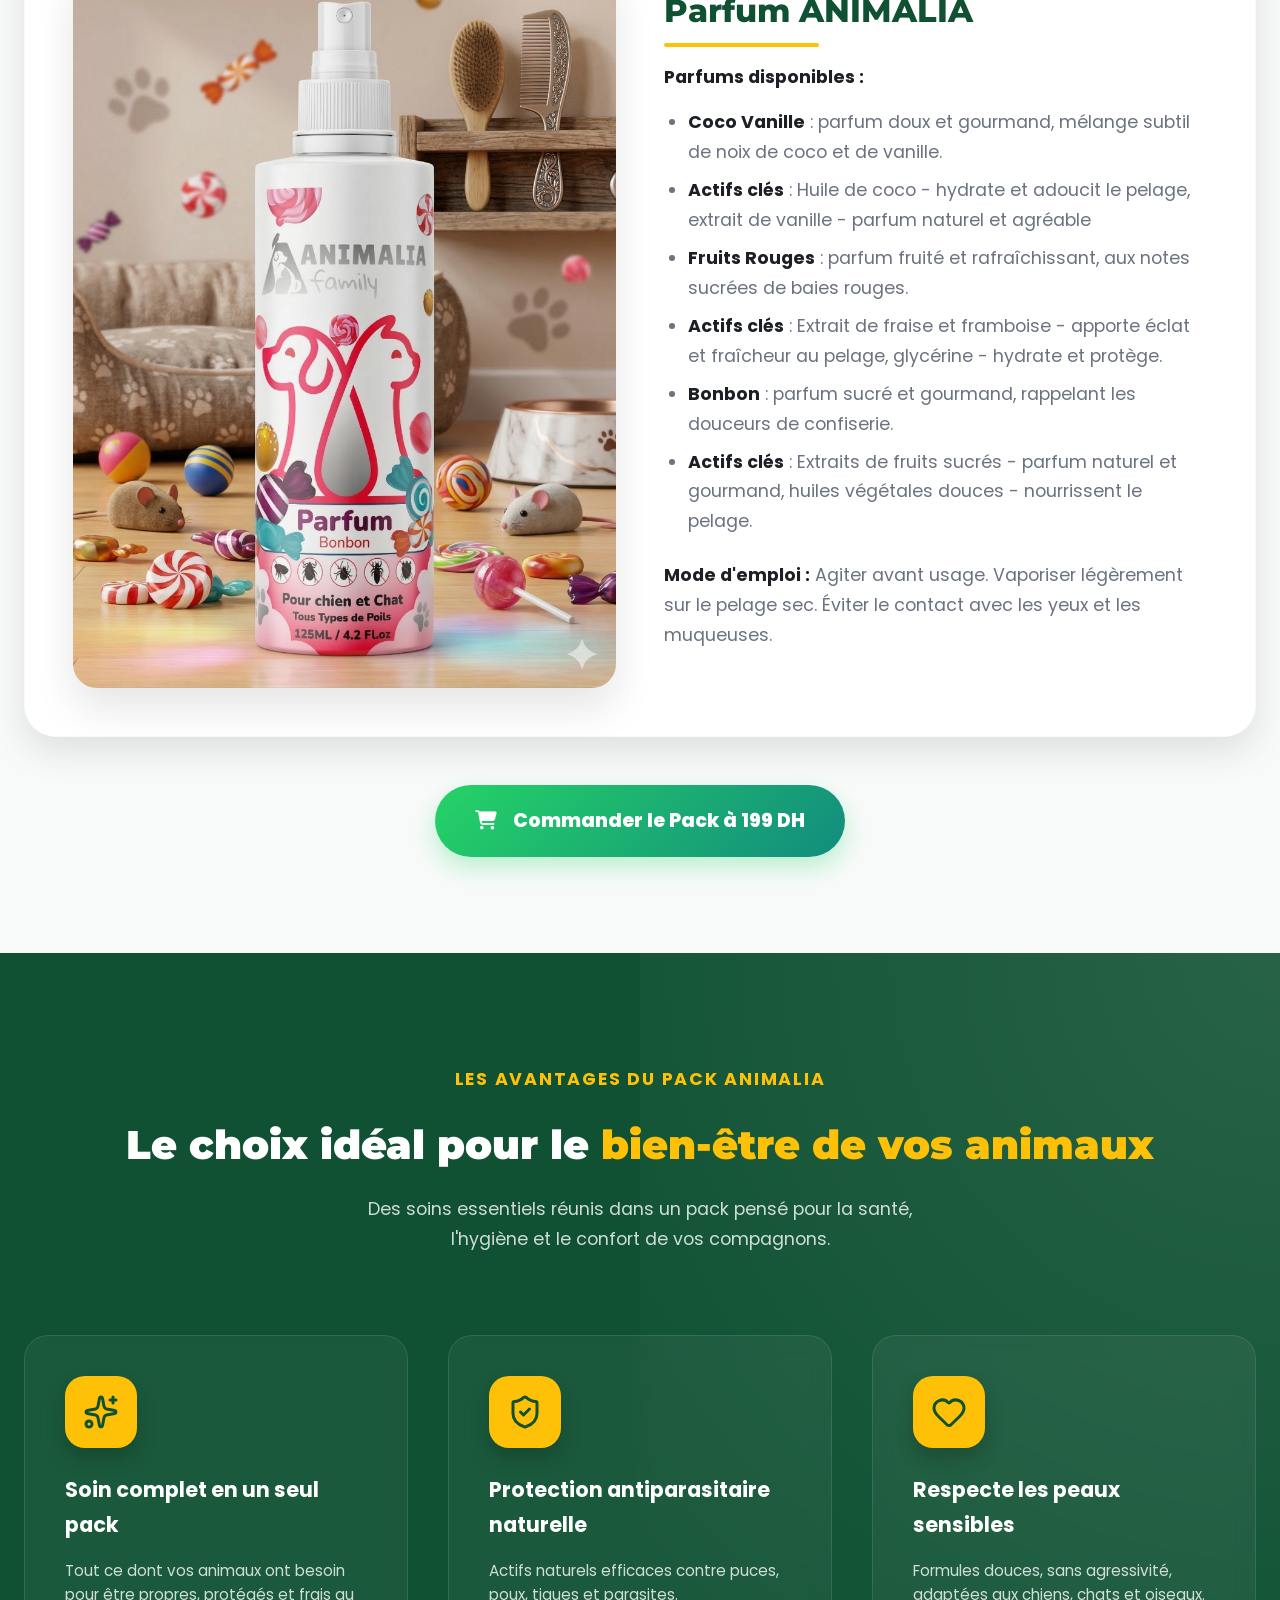
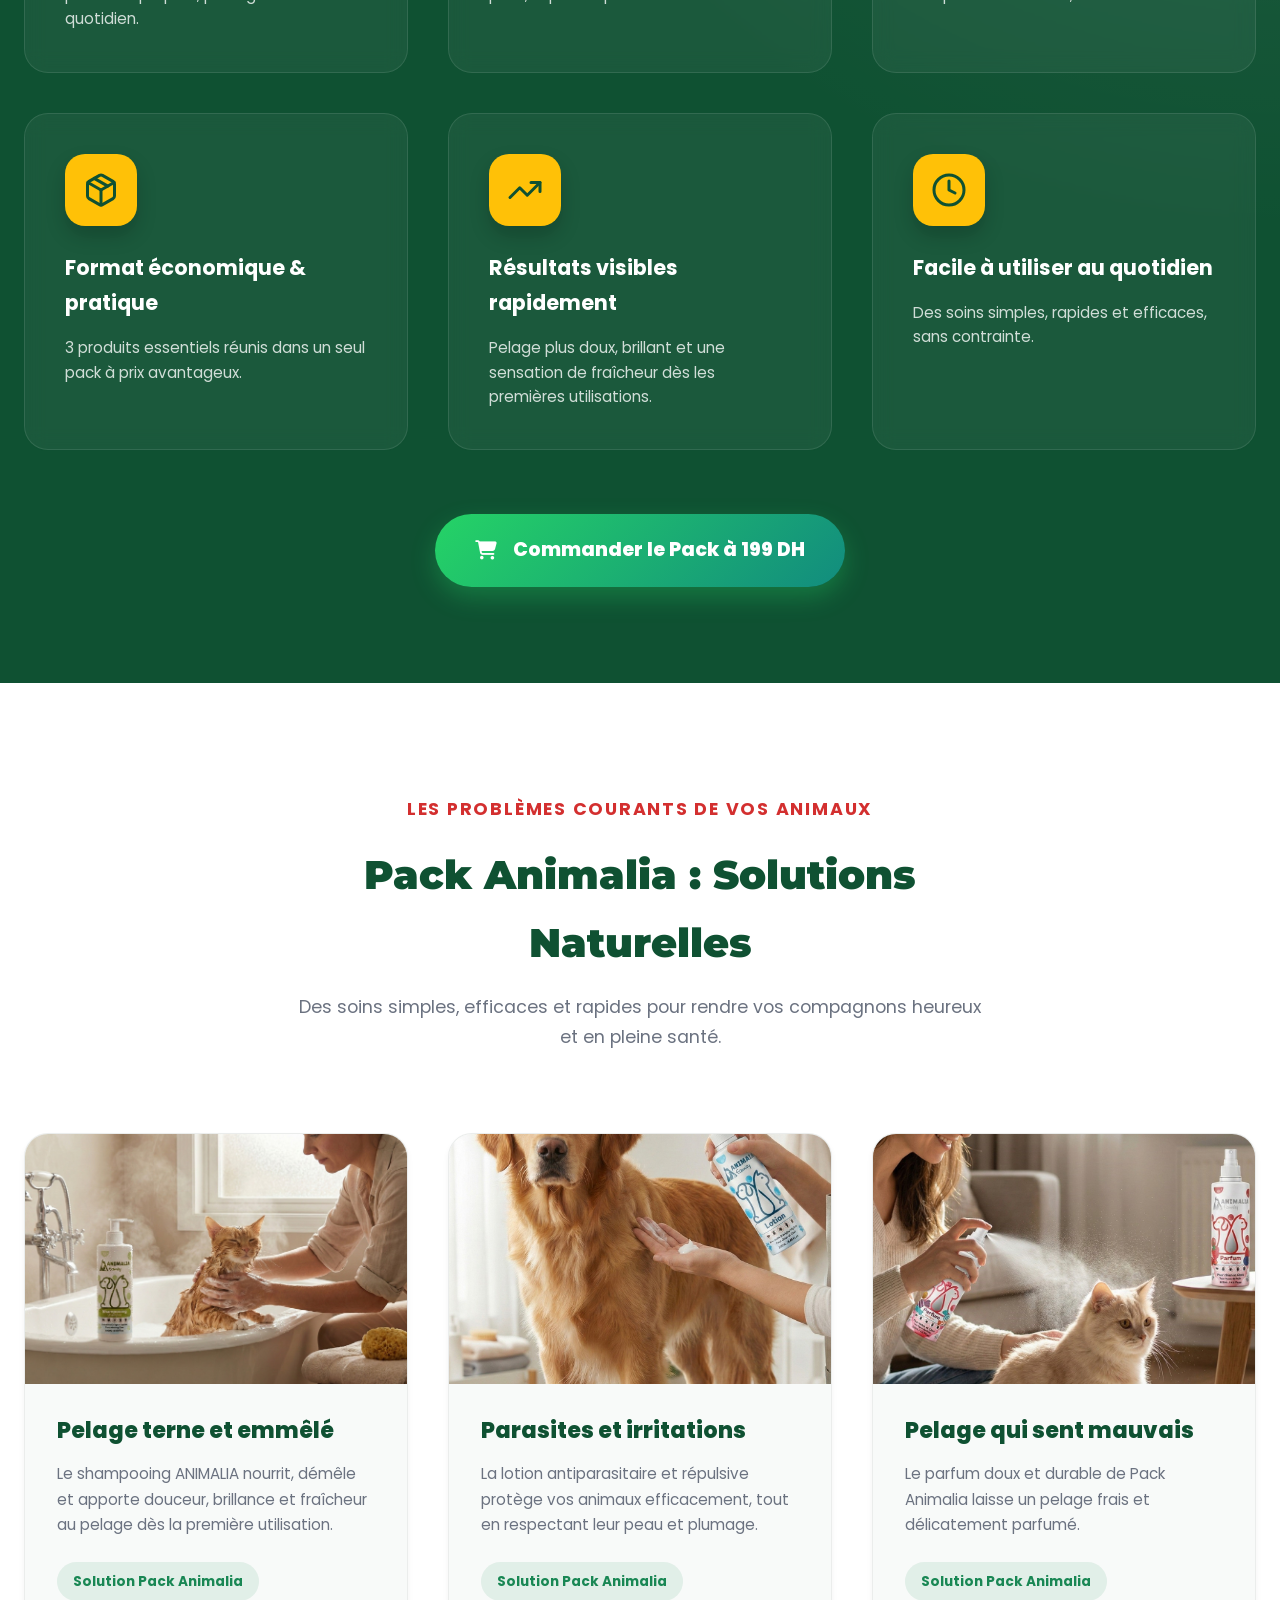
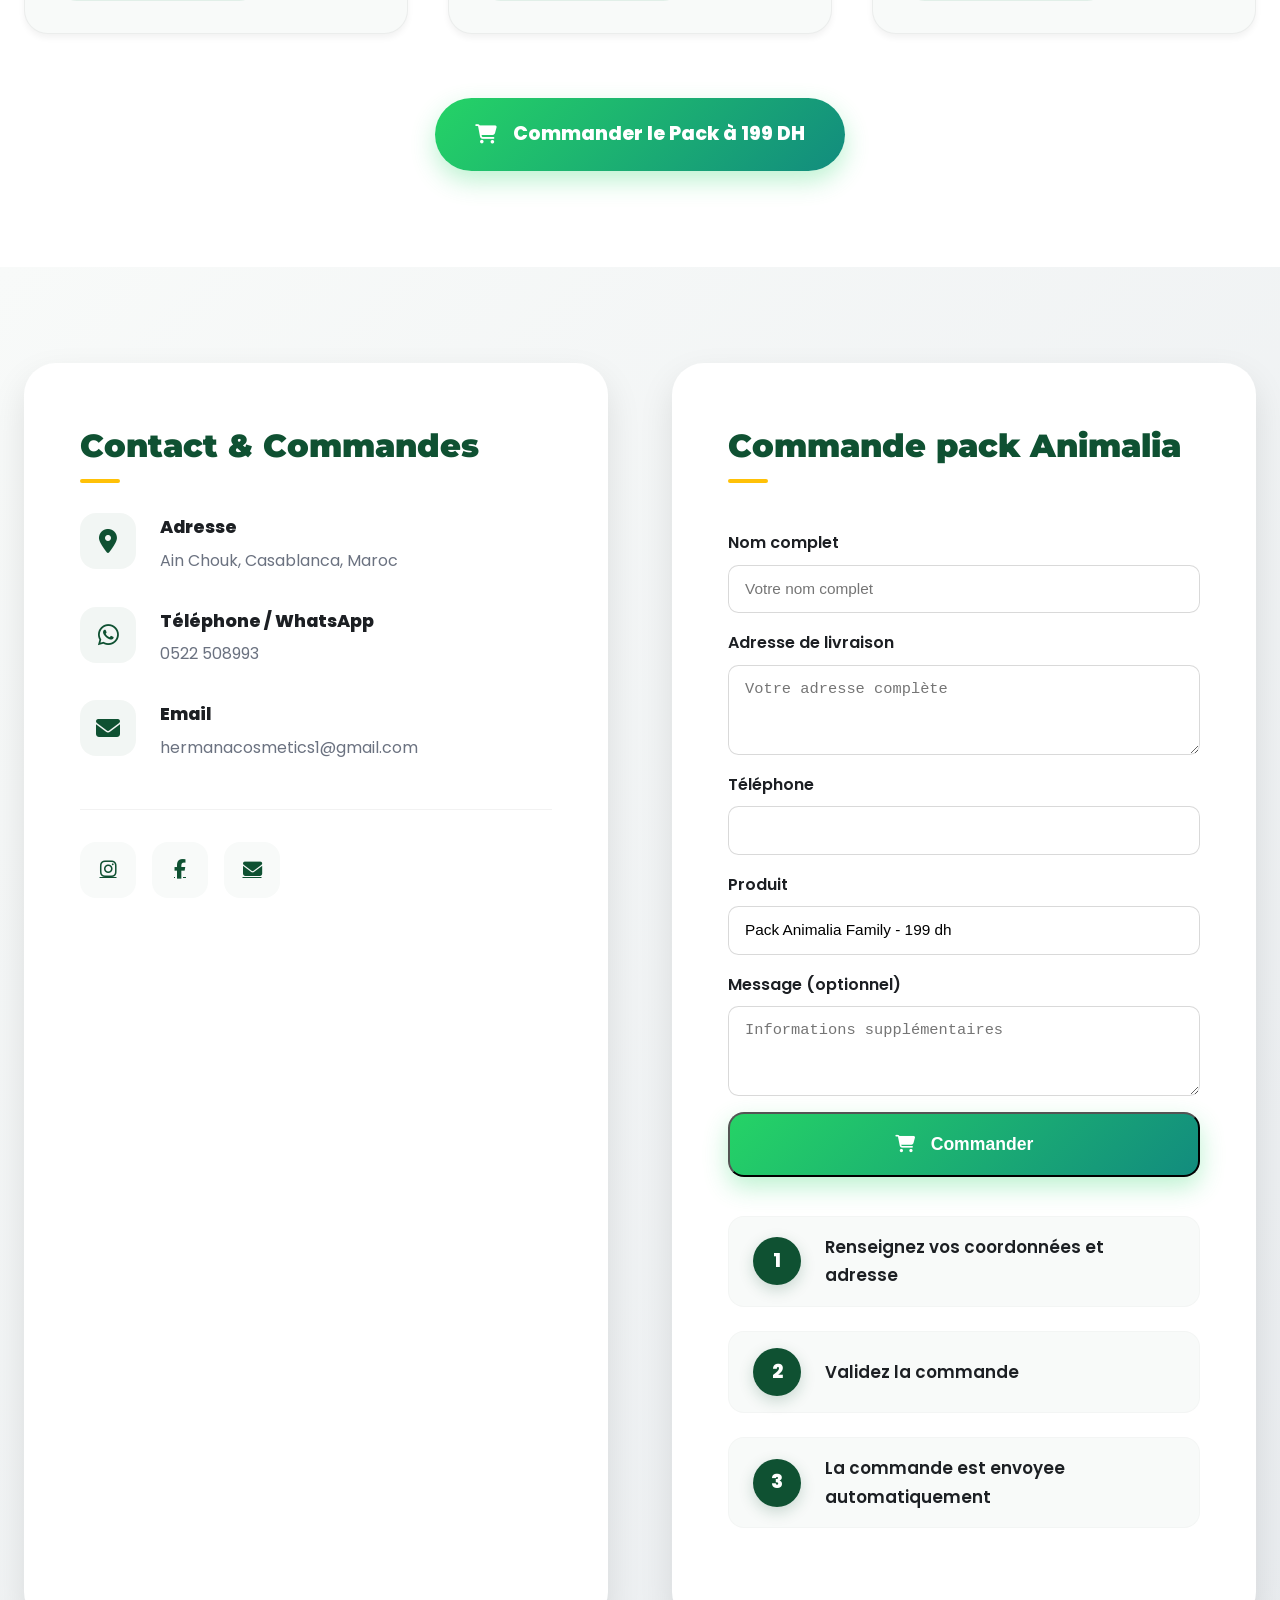
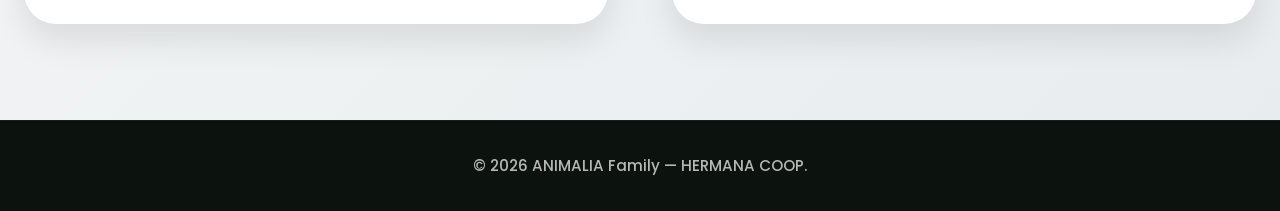
==== commit 76db9ee0: "Update order and contact email to hermanacosmetics1" ====
--- a/index.html
+++ b/index.html
@@ -530,7 +530,7 @@
                 </div>
                 <div>
                   <h4>Email</h4>
-                  <p>hermana.cosmetics@gmail.com</p>
+                  <p>hermanacosmetics1@gmail.com</p>
                 </div>
               </div>
 
@@ -550,7 +550,7 @@
                   <i class="fab fa-facebook-f"></i>
                 </a>
                 <a
-                  href="mailto:hermana.cosmetics@gmail.com"
+                  href="mailto:hermanacosmetics1@gmail.com"
                   target="_blank"
                   rel="noopener noreferrer"
                 >
@@ -672,7 +672,7 @@
         element.classList.add("active");
       }
 
-      const ORDER_RECIPIENT = "hermana.cosmetics@gmail.com";
+      const ORDER_RECIPIENT = "hermanacosmetics1@gmail.com";
       const ORDER_SUBMIT_URL = `https://formsubmit.co/ajax/${ORDER_RECIPIENT}`;
       const orderForm = document.getElementById("orderForm");
       const orderStatus = document.getElementById("orderStatus");
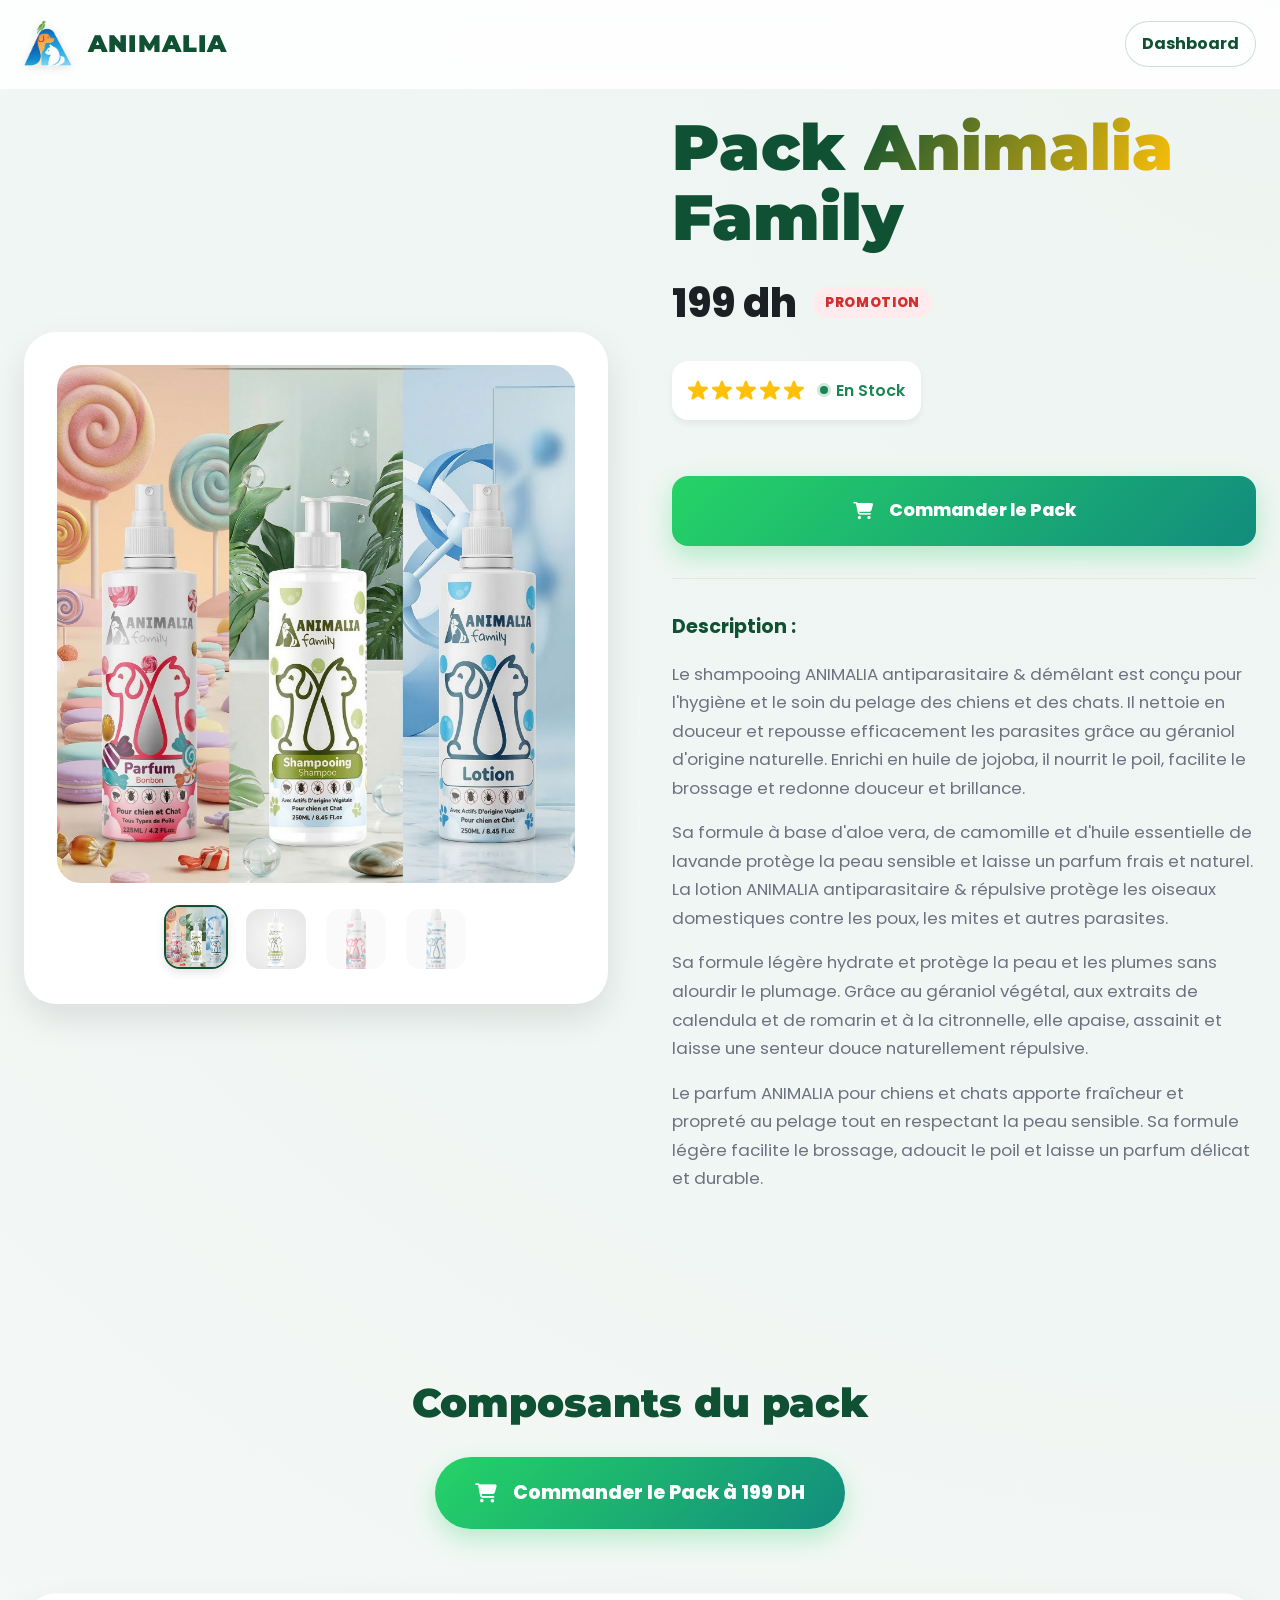
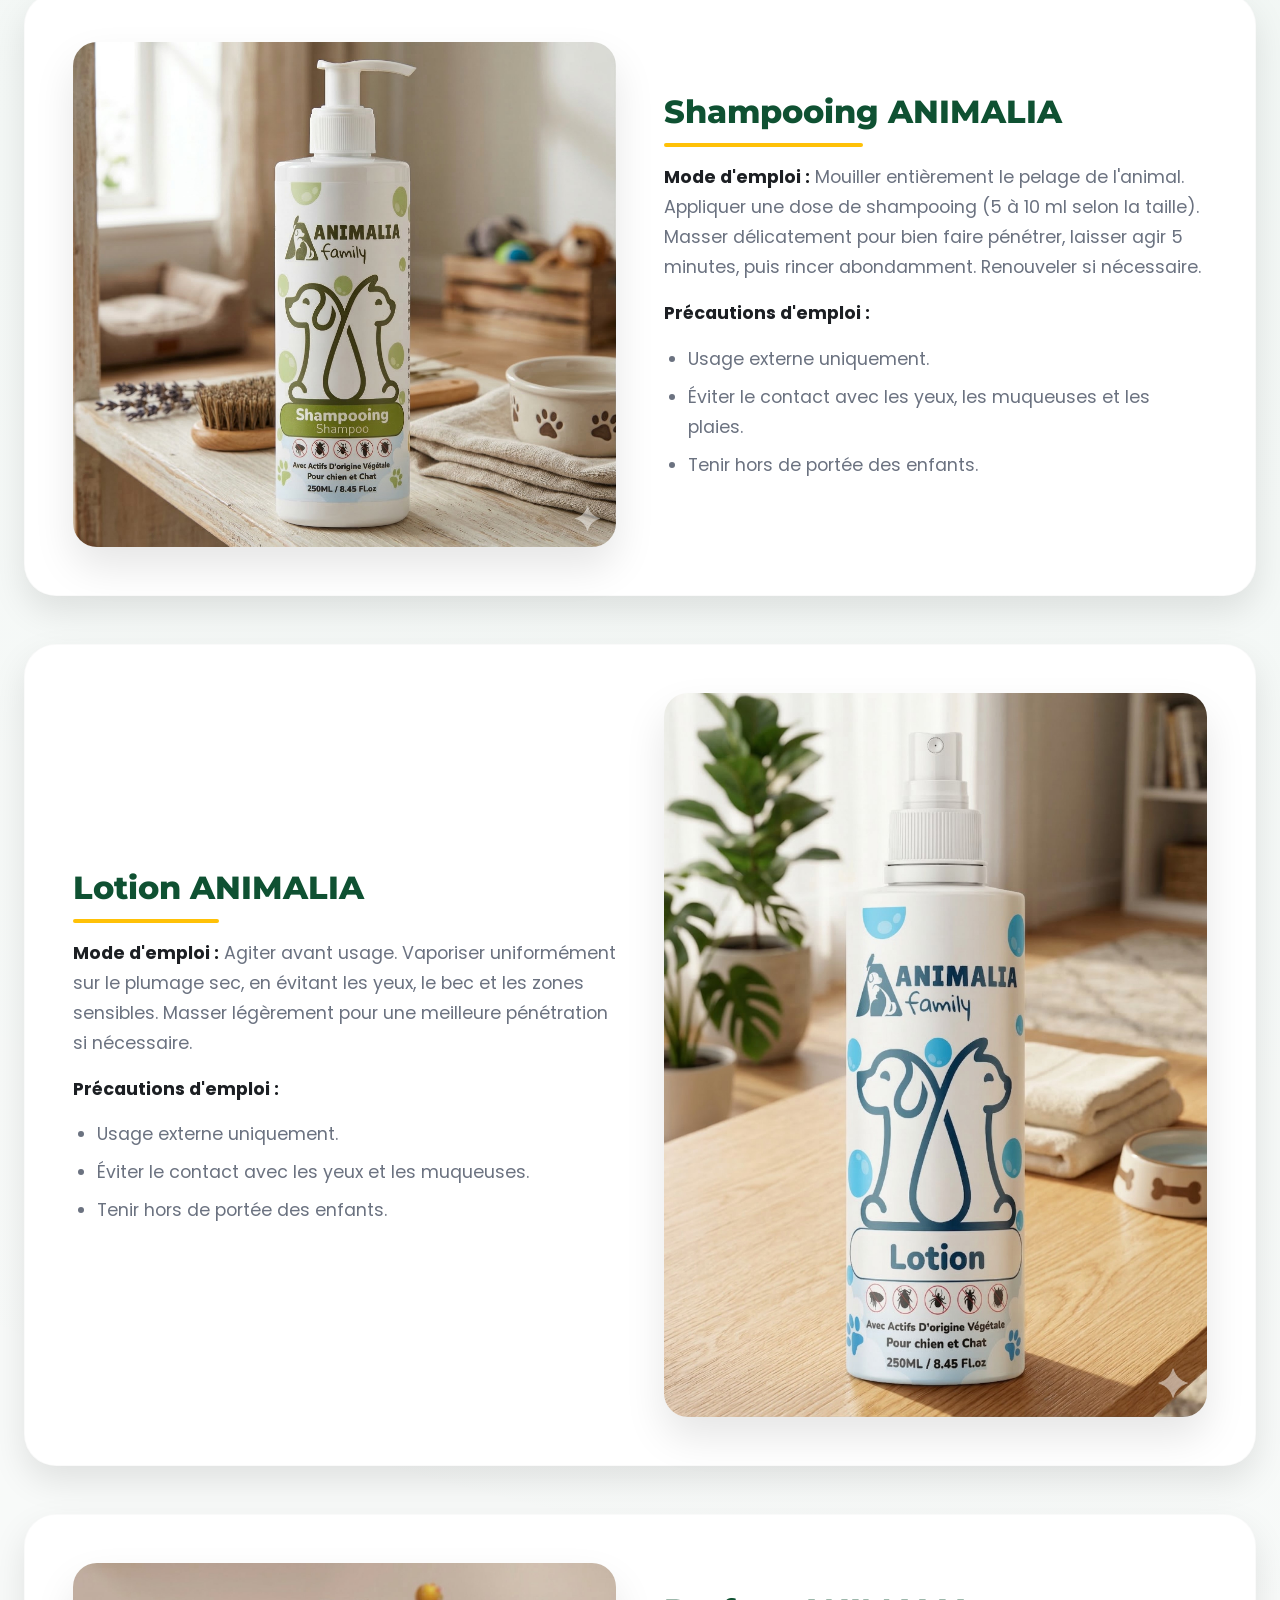
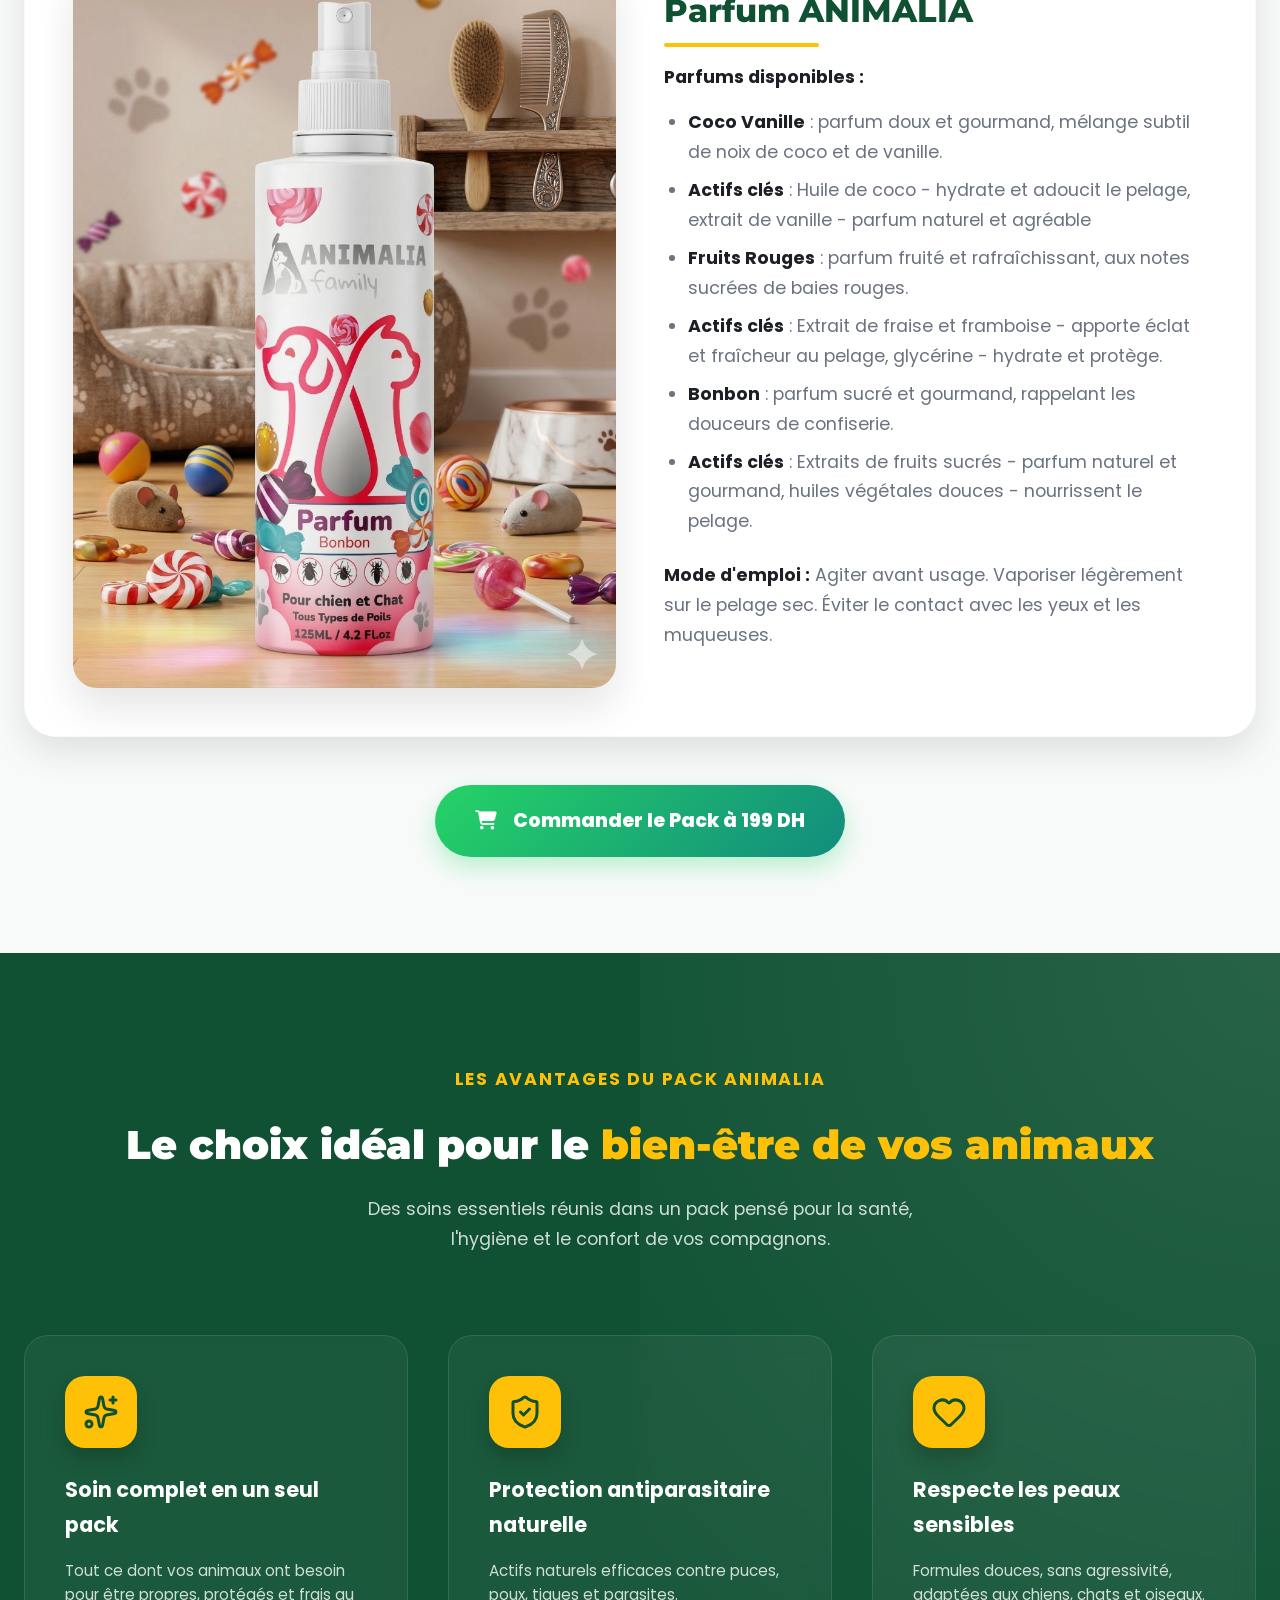
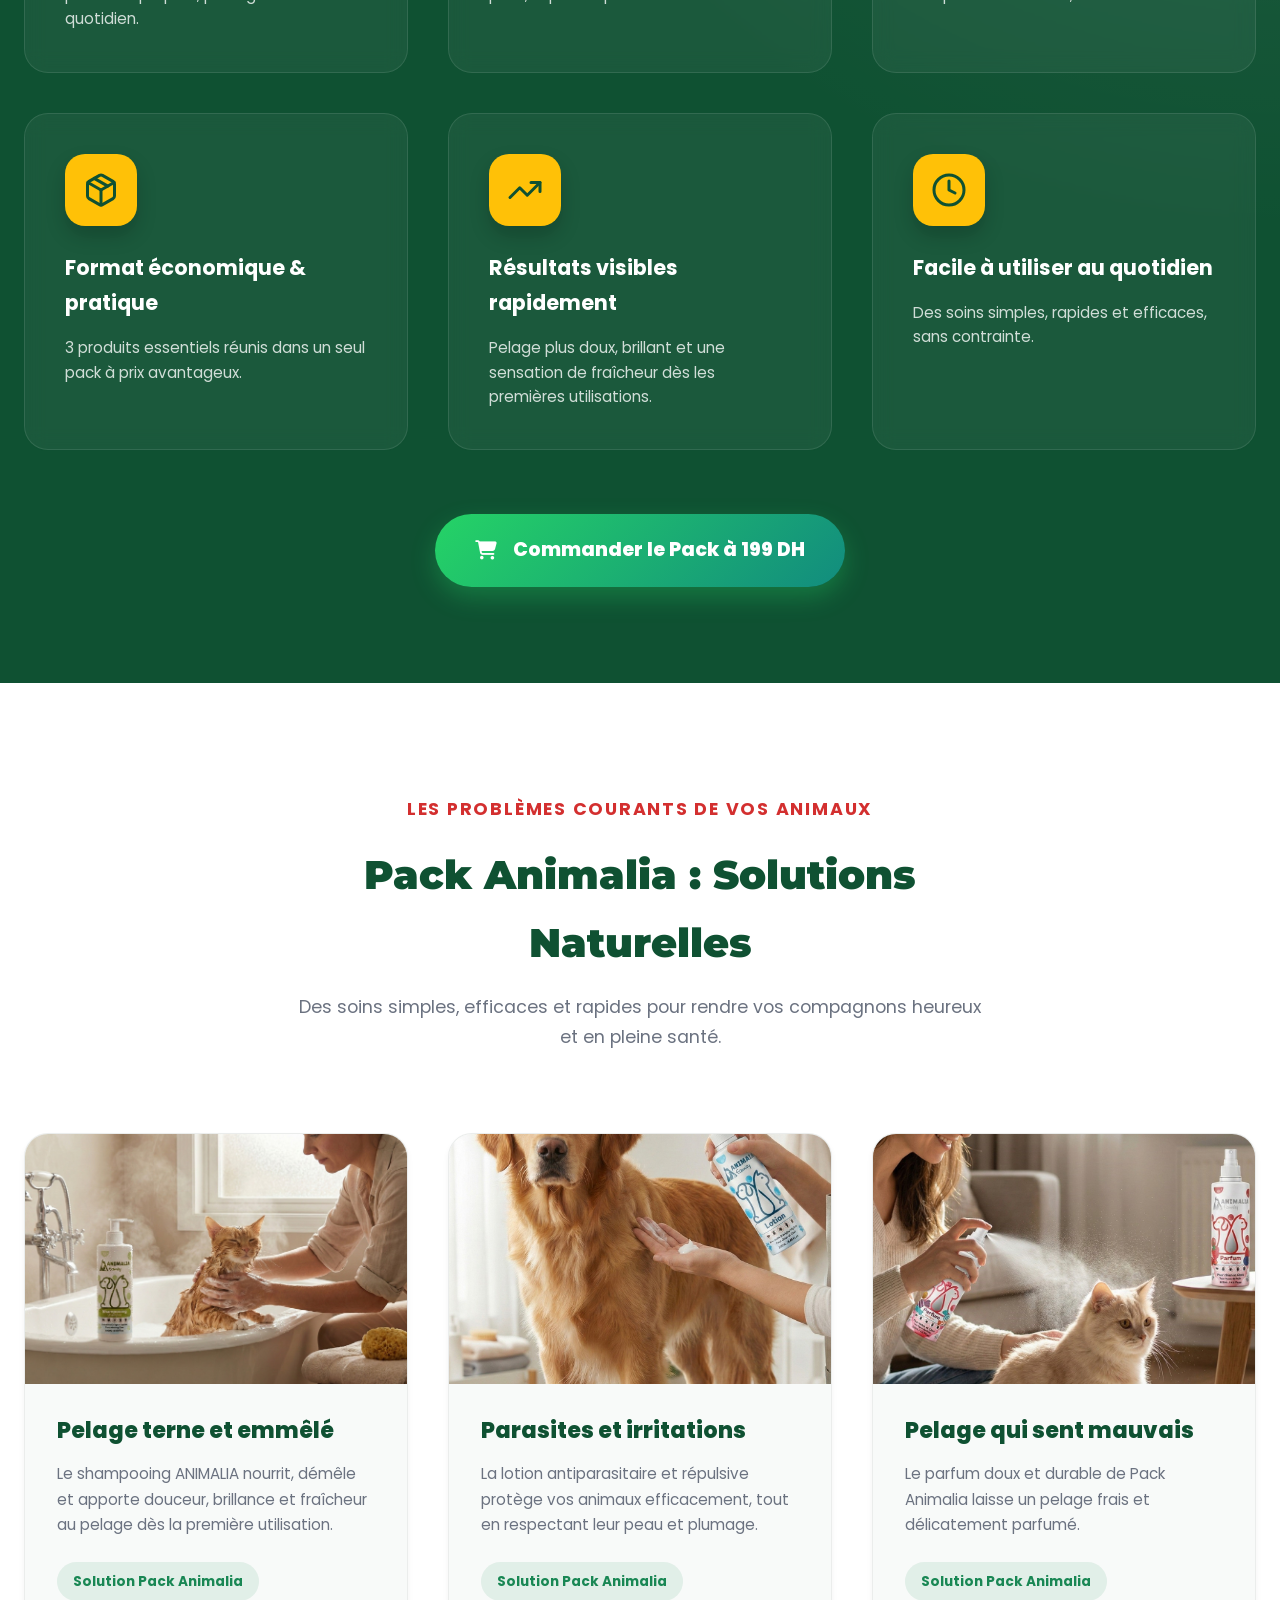
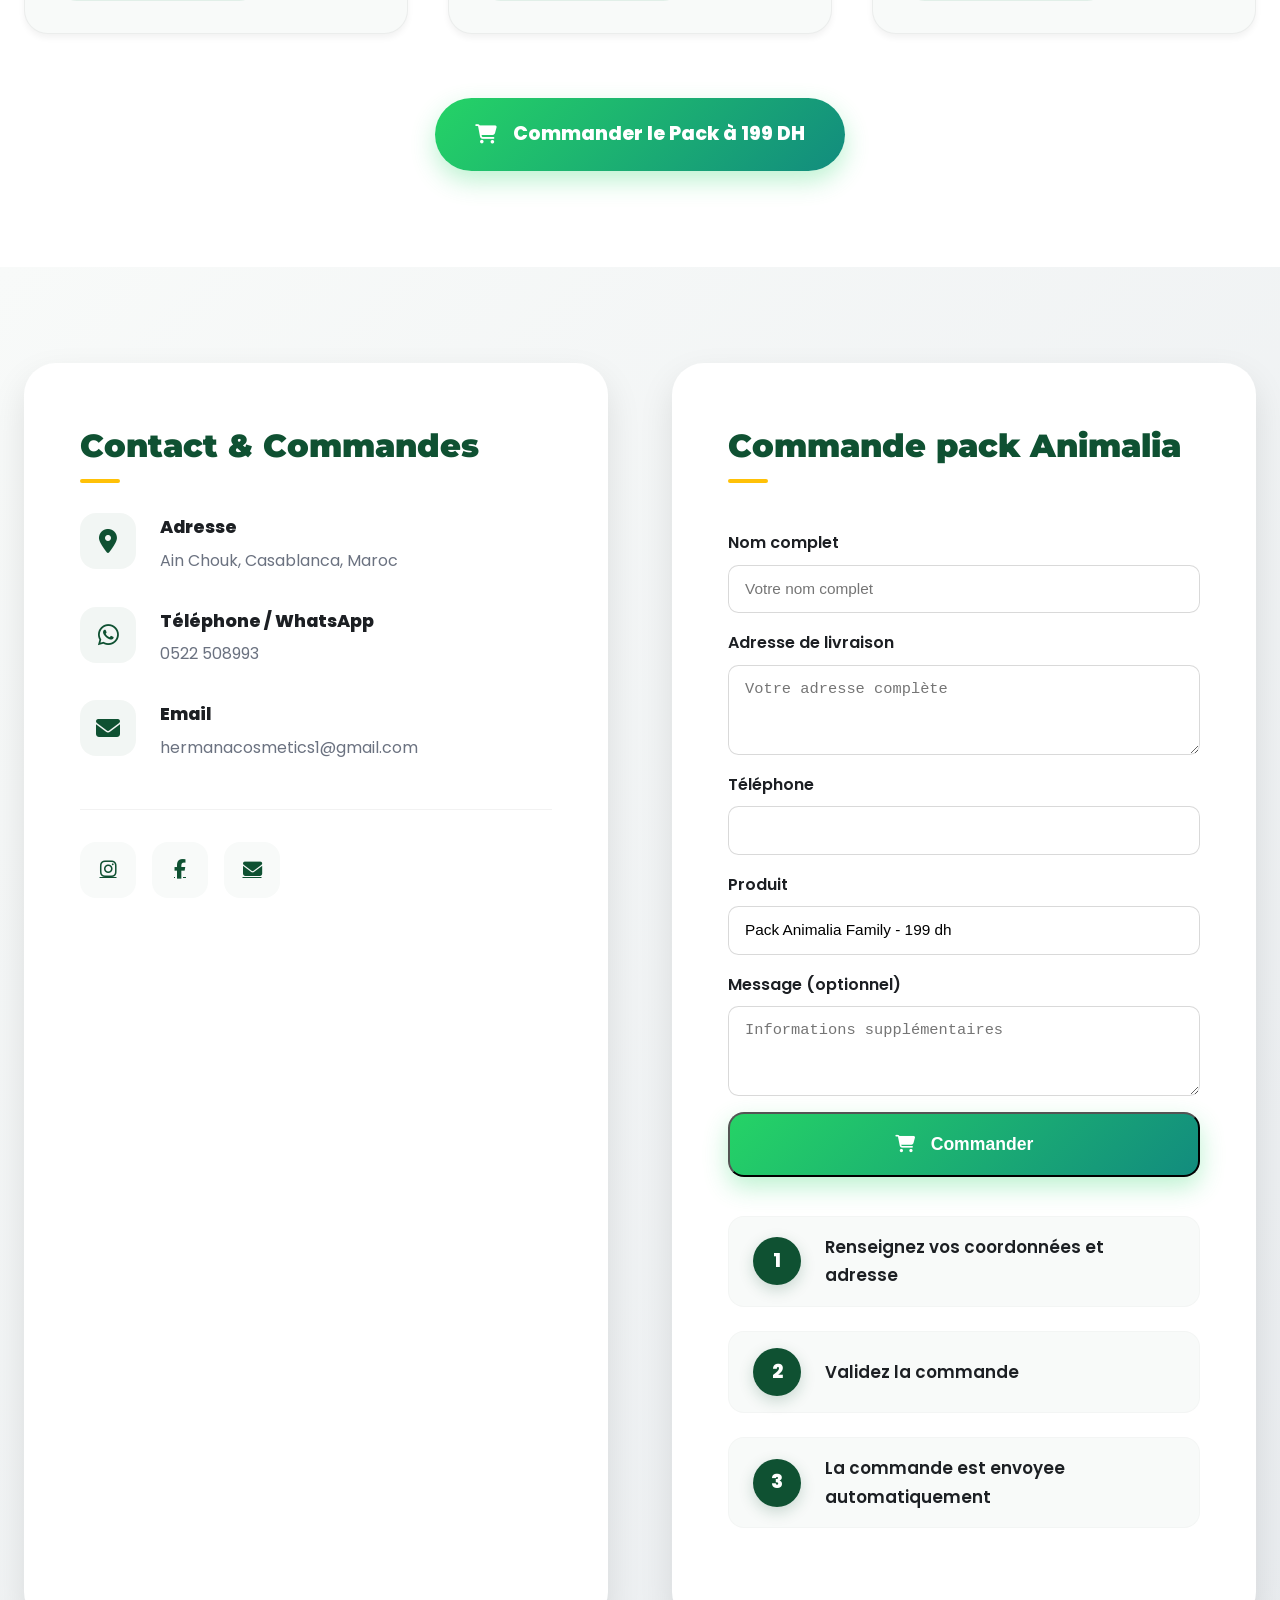
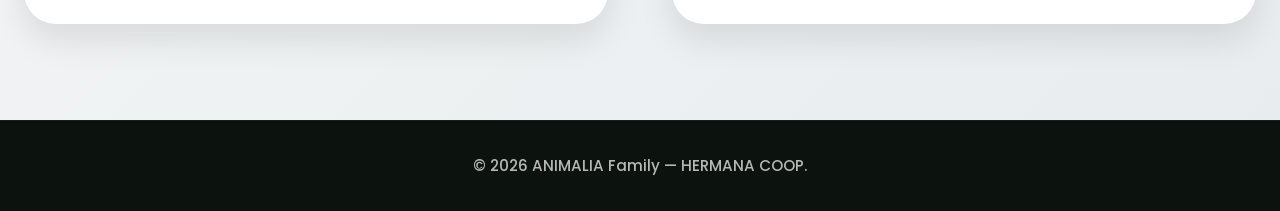
==== commit 5d36bc20: "feat: add orders dashboard, aws serverless backend, and auto deploy workflow" ====
--- a/index.html
+++ b/index.html
@@ -18,9 +18,41 @@
       rel="stylesheet"
     />
 
+    <!-- Meta Pixel Code -->
+    <script>
+      !(function (f, b, e, v, n, t, s) {
+        if (f.fbq) return;
+        n = f.fbq = function () {
+          n.callMethod
+            ? n.callMethod.apply(n, arguments)
+            : n.queue.push(arguments);
+        };
+        if (!f._fbq) f._fbq = n;
+        n.push = n;
+        n.loaded = !0;
+        n.version = "2.0";
+        n.queue = [];
+        t = b.createElement(e);
+        t.async = !0;
+        t.src = v;
+        s = b.getElementsByTagName(e)[0];
+        s.parentNode.insertBefore(t, s);
+      })(window, document, "script", "https://connect.facebook.net/en_US/fbevents.js");
+      fbq("init", "1262702932162146");
+      fbq("track", "PageView");
+    </script>
+    <!-- End Meta Pixel Code -->
+
     <link rel="stylesheet" href="style.css" />
   </head>
   <body>
+    <noscript
+      ><img
+        height="1"
+        width="1"
+        style="display: none"
+        src="https://www.facebook.com/tr?id=1262702932162146&ev=PageView&noscript=1"
+    /></noscript>
     <!-- Header -->
     <header>
       <div class="container">
@@ -28,6 +60,7 @@
           <img src="images/logo.png" alt="Animalia" />
           <span>ANIMALIA</span>
         </a>
+        <a href="admin.html" class="admin-link">Dashboard</a>
       </div>
     </header>
 
@@ -652,7 +685,9 @@
       </div>
     </footer>
 
-    <!-- JavaScript for Image Gallery and Email Order -->
+    <script src="config.js"></script>
+
+    <!-- JavaScript for Image Gallery and Order -->
     <script>
       const productImages = [
         "images/Pack_Animalia_Family_bg.jpg",
@@ -672,8 +707,14 @@
         element.classList.add("active");
       }
 
+      const API_BASE_URL = (window.__ANIMALIA_API_URL__ || "")
+        .trim()
+        .replace(/\/+$/, "");
+      const USING_AWS_API = Boolean(API_BASE_URL);
       const ORDER_RECIPIENT = "hermanacosmetics1@gmail.com";
-      const ORDER_SUBMIT_URL = `https://formsubmit.co/ajax/${ORDER_RECIPIENT}`;
+      const ORDER_SUBMIT_URL = USING_AWS_API
+        ? `${API_BASE_URL}/orders`
+        : `https://formsubmit.co/ajax/${ORDER_RECIPIENT}`;
       const orderForm = document.getElementById("orderForm");
       const orderStatus = document.getElementById("orderStatus");
       const productInput = document.getElementById("product");
@@ -706,19 +747,34 @@
               "Content-Type": "application/json",
               Accept: "application/json",
             },
-            body: JSON.stringify({
-              _subject: "Nouvelle commande ANIMALIA",
-              nom_complet: fullName,
-              adresse_livraison: address,
-              telephone: phone,
-              produit: product,
-              message: message || "Aucun",
-            }),
+            body: JSON.stringify(
+              USING_AWS_API
+                ? {
+                    fullName,
+                    address,
+                    phone,
+                    product,
+                    message: message || "",
+                  }
+                : {
+                    _subject: "Nouvelle commande ANIMALIA",
+                    nom_complet: fullName,
+                    adresse_livraison: address,
+                    telephone: phone,
+                    produit: product,
+                    message: message || "Aucun",
+                  }
+            ),
           });
 
-          const result = await response.json();
-
-          if (!response.ok || (result.success !== "true" && result.success !== true)) {
+          const result = await response.json().catch(() => ({}));
+
+          if (
+            !response.ok ||
+            (!USING_AWS_API &&
+              result.success !== "true" &&
+              result.success !== true)
+          ) {
             throw new Error("Order submit failed");
           }
 
--- a/style.css
+++ b/style.css
@@ -103,6 +103,23 @@
   transform: rotate(-5deg) scale(1.05);
 }
 
+.admin-link {
+  text-decoration: none;
+  font-weight: 700;
+  color: var(--primary);
+  border: 1px solid rgba(15, 81, 50, 0.2);
+  background: rgba(255, 255, 255, 0.6);
+  border-radius: 999px;
+  padding: 0.55rem 1rem;
+  transition: var(--transition);
+}
+
+.admin-link:hover {
+  background: var(--primary);
+  color: #ffffff;
+  border-color: var(--primary);
+}
+
 .whatsapp-btn {
   display: inline-flex;
   align-items: center;
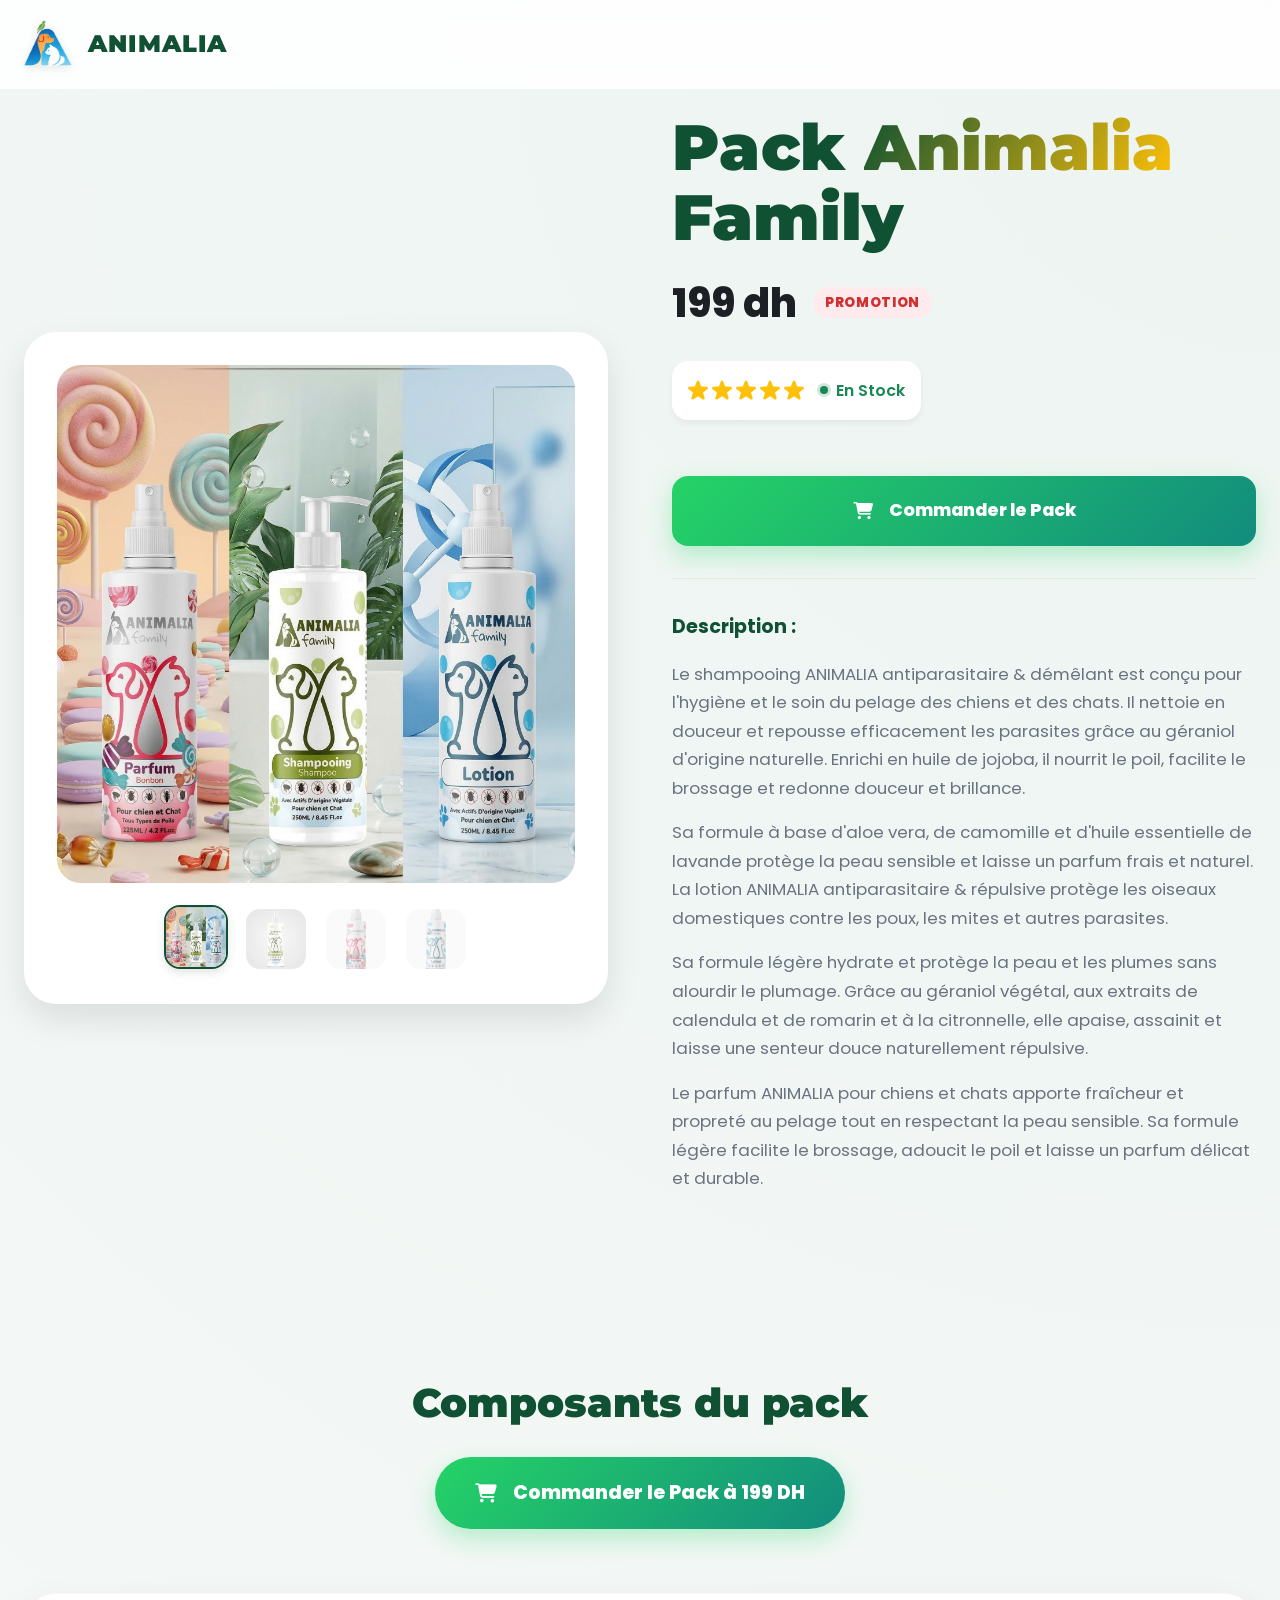
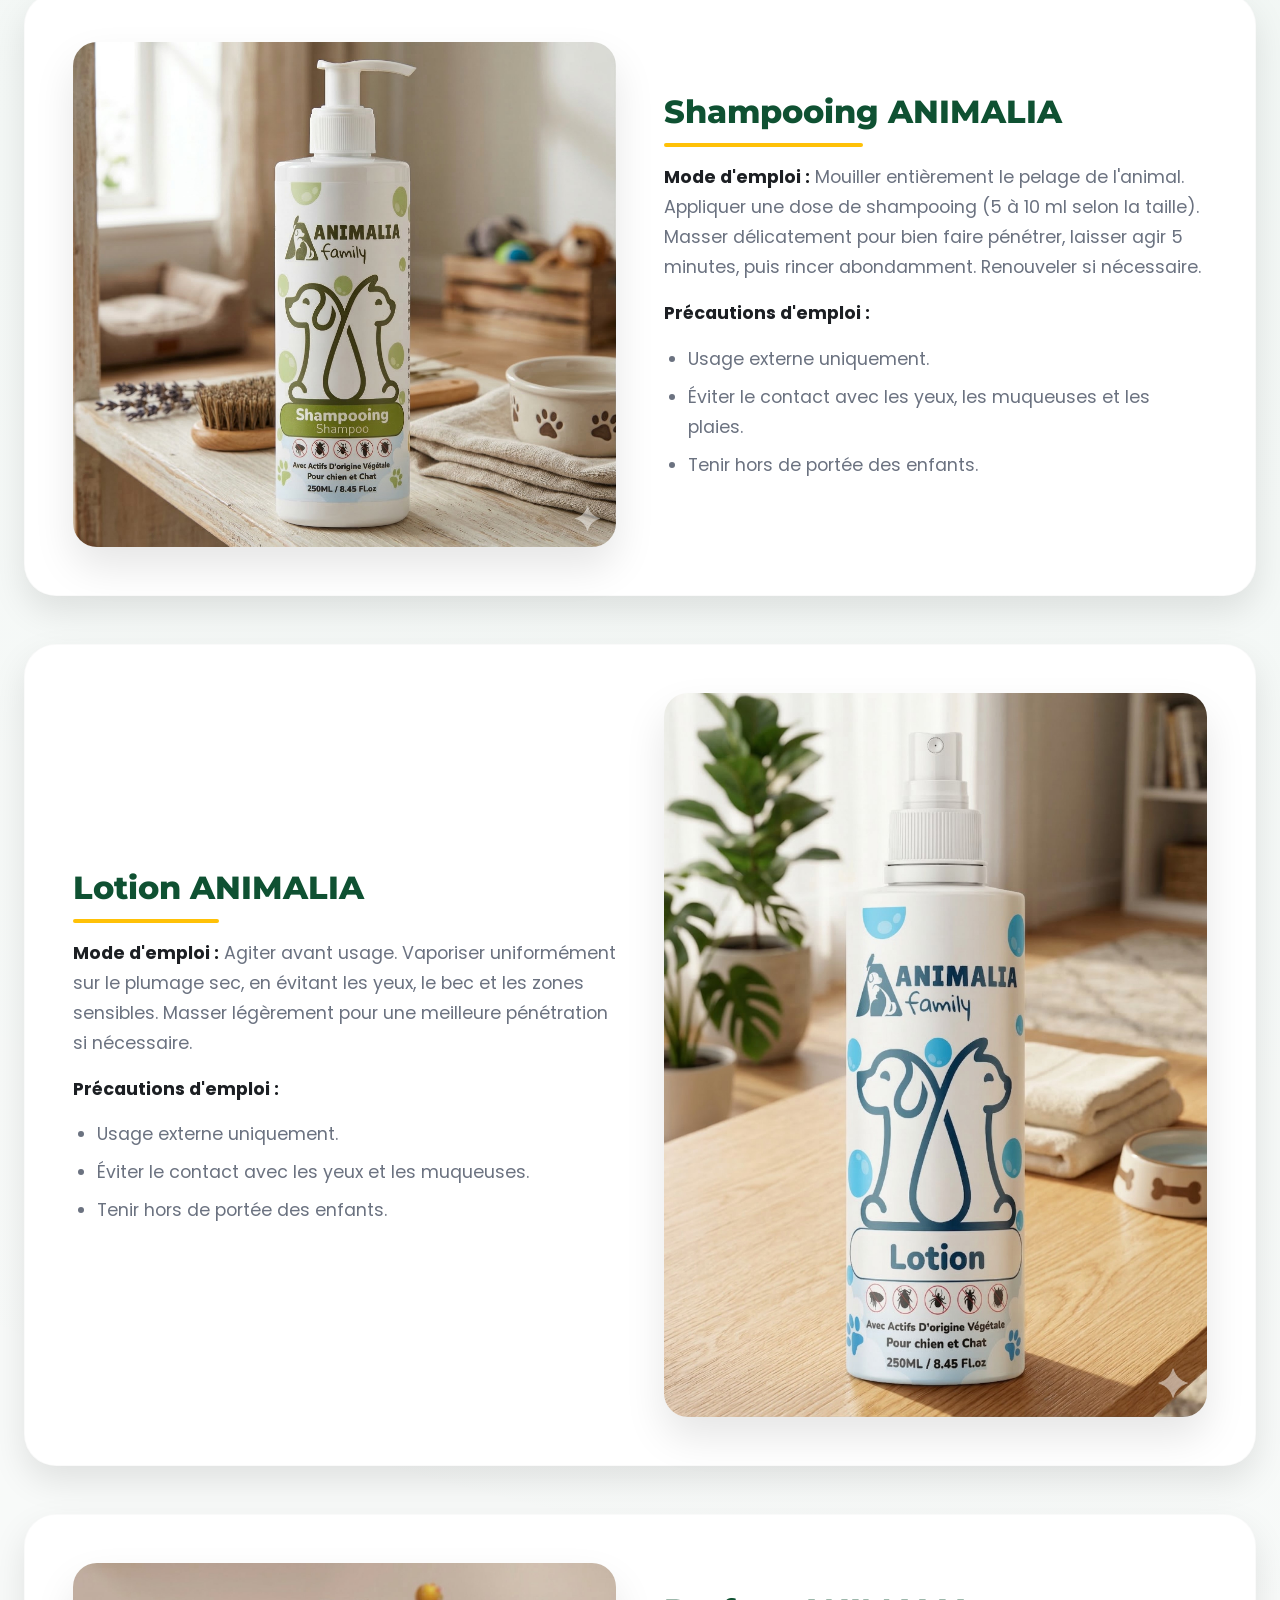
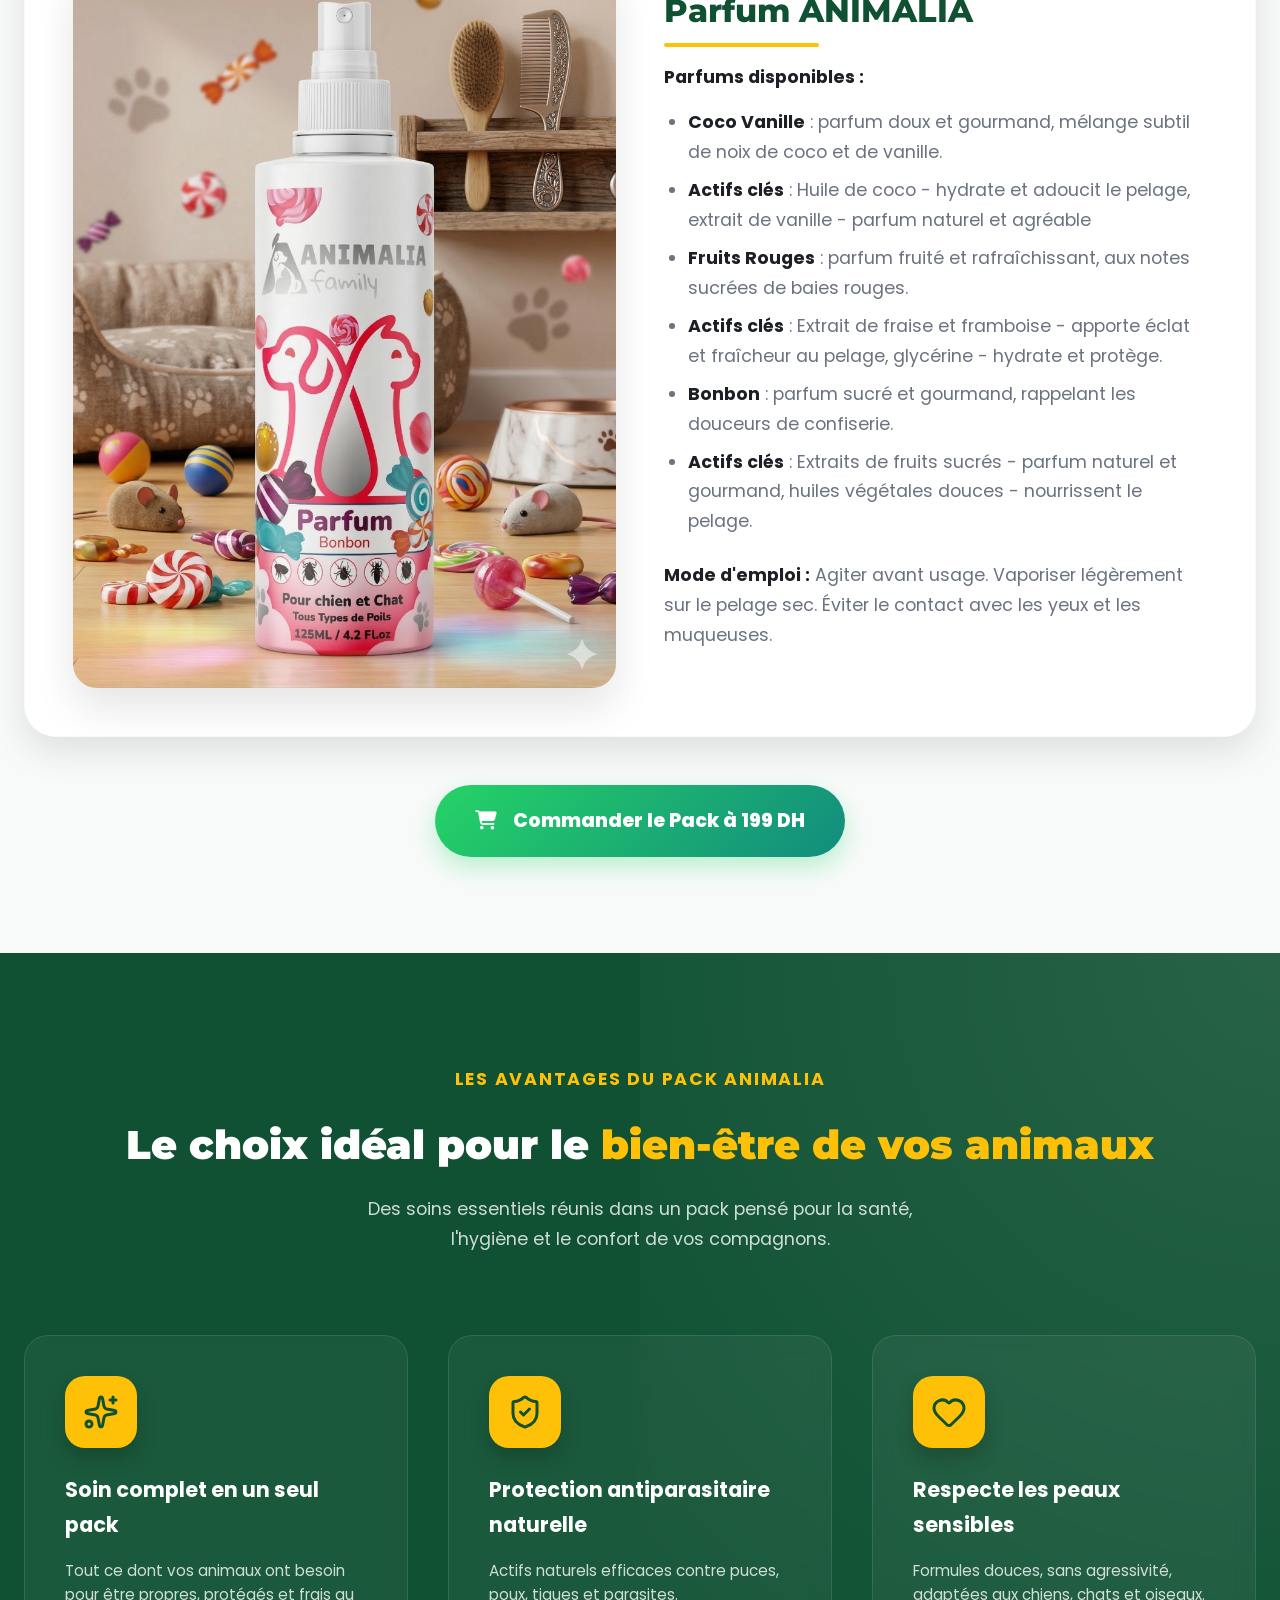
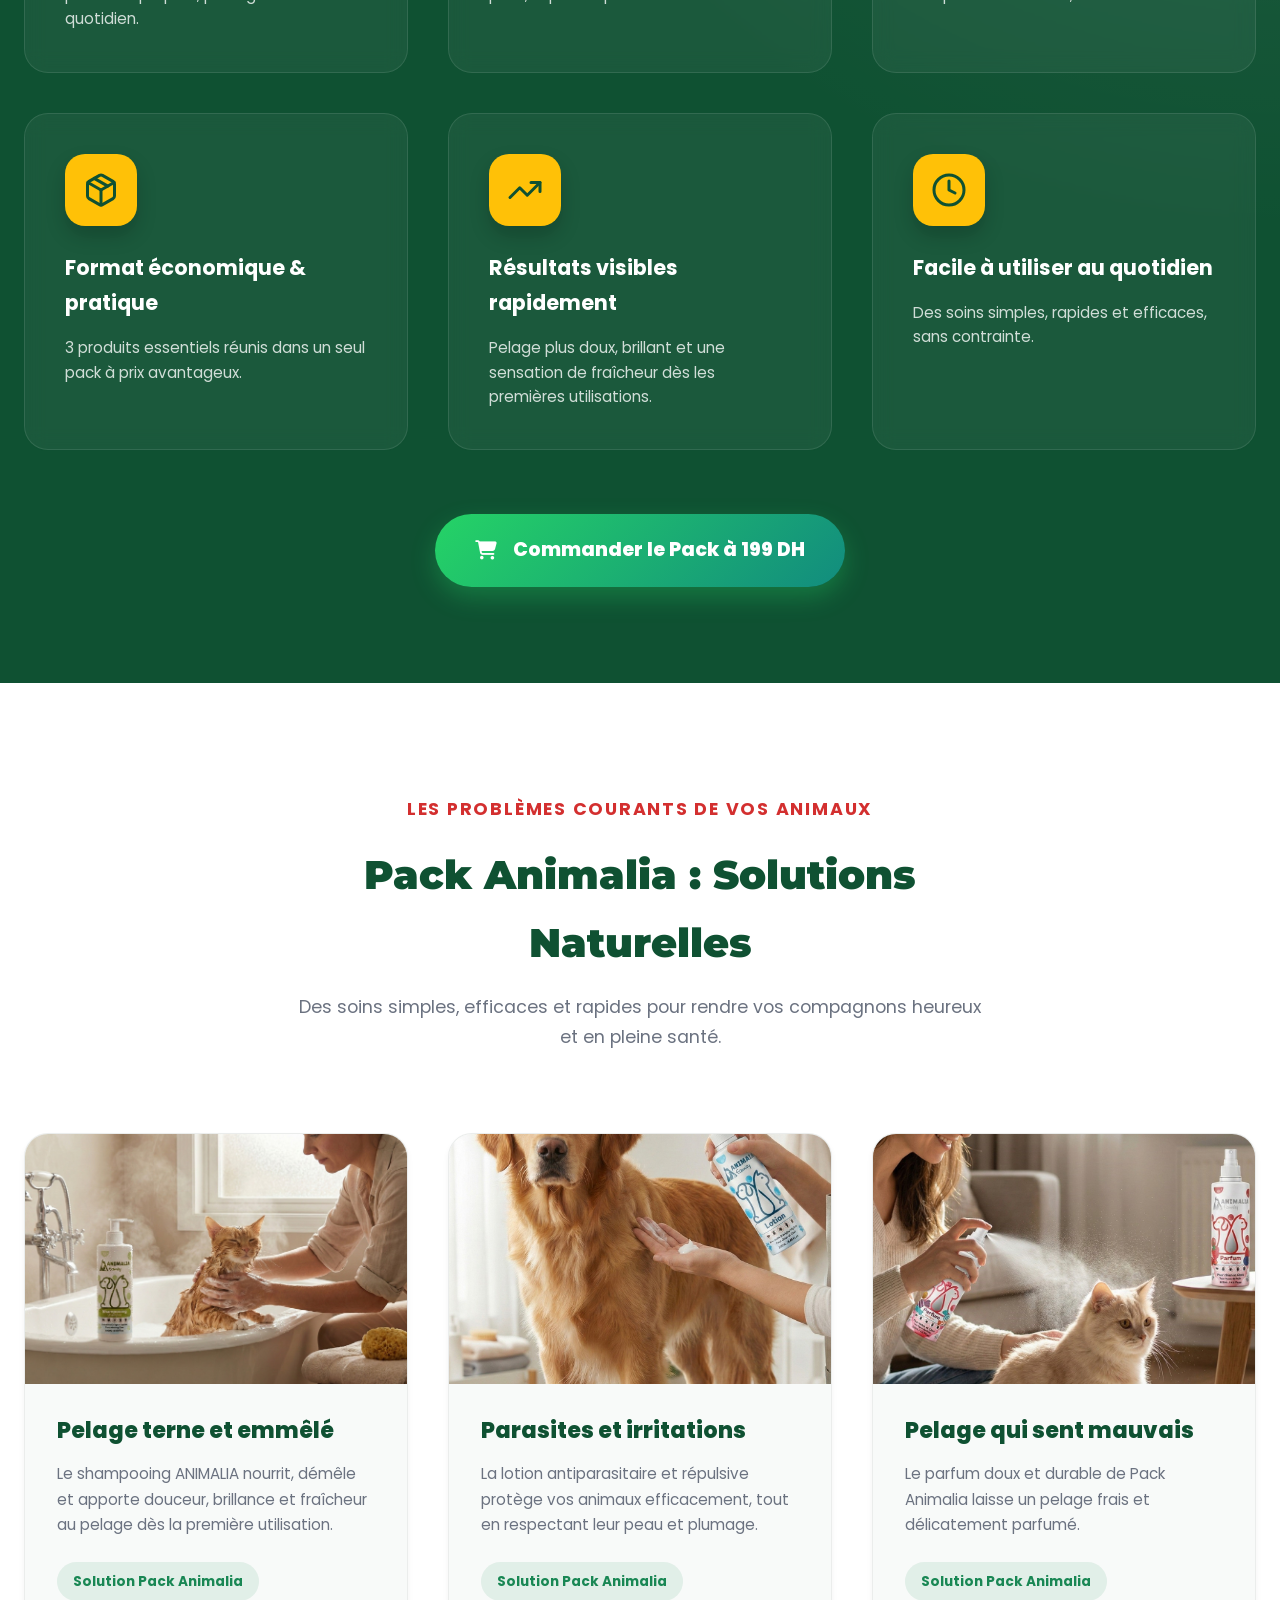
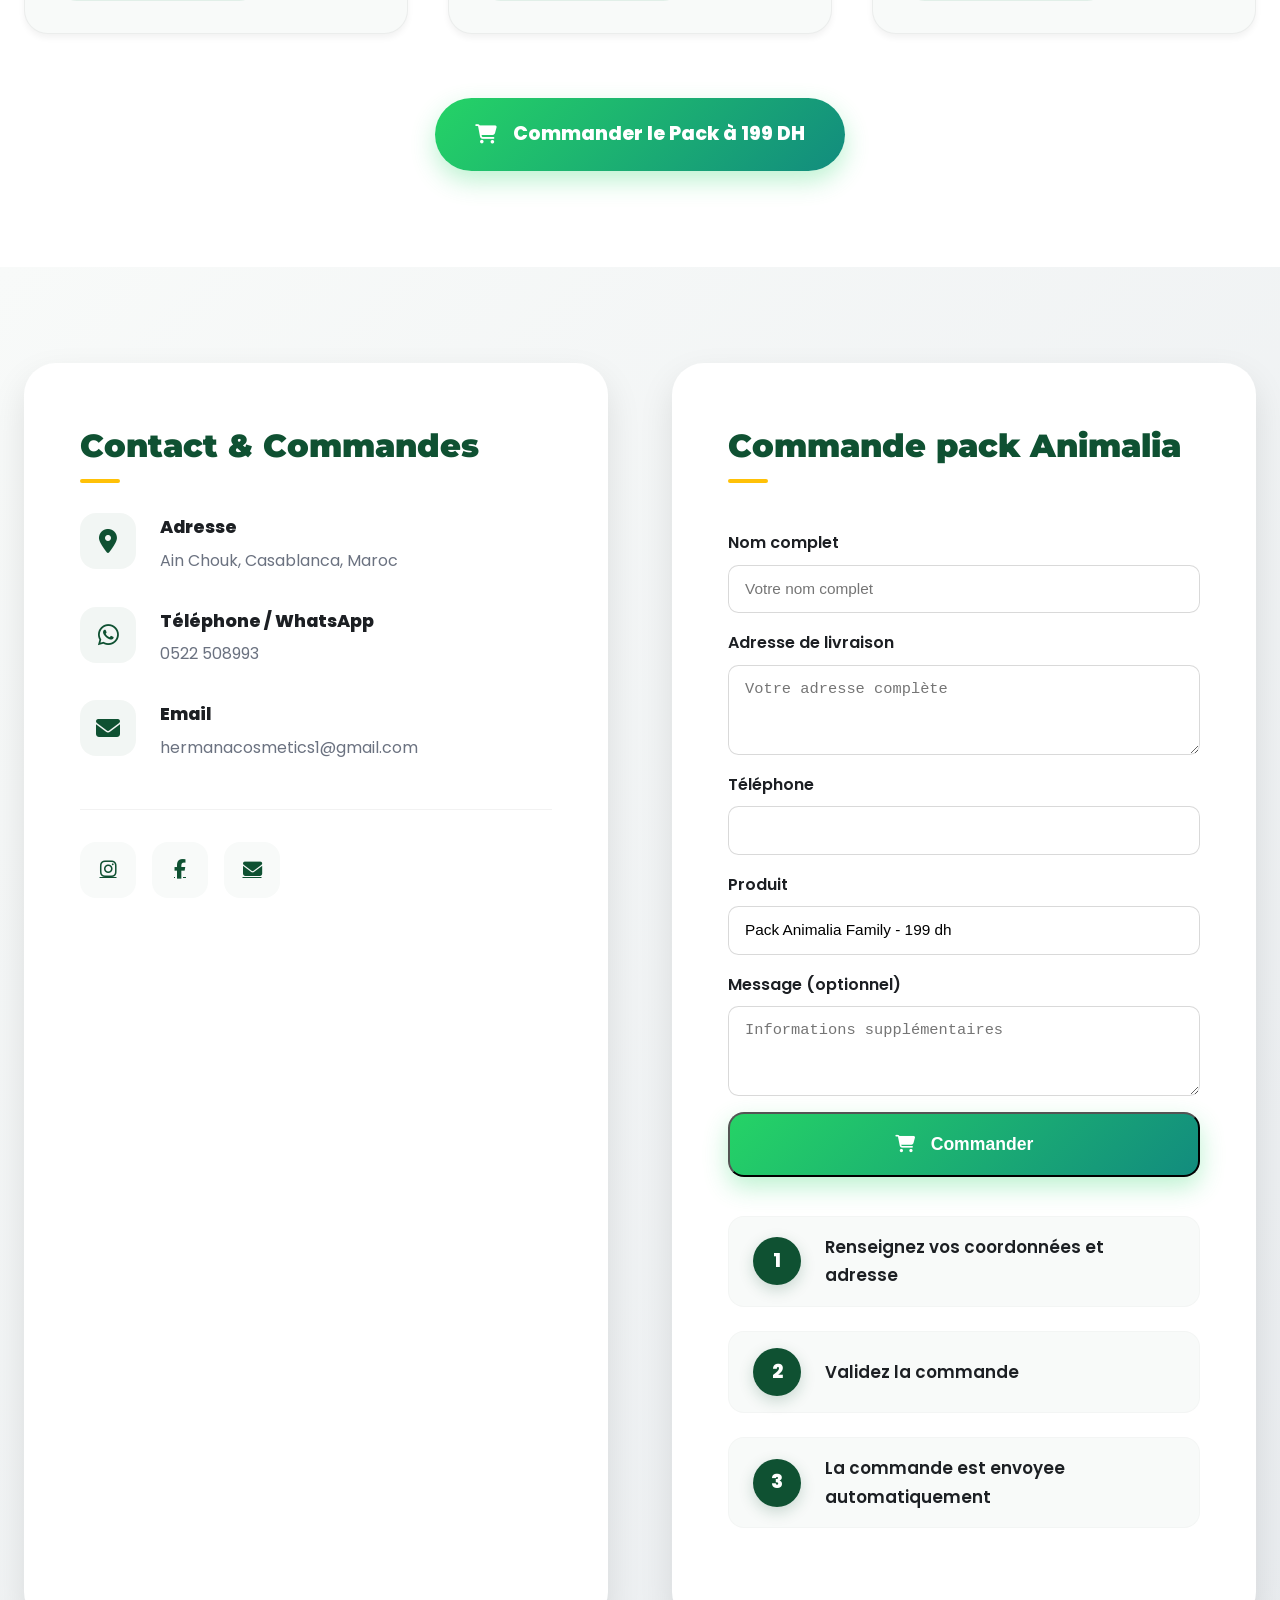
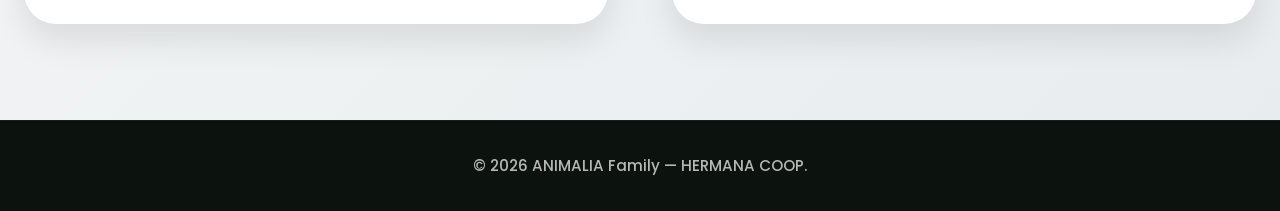
==== commit e2364002: "Remove dashboard button from homepage header" ====
--- a/index.html
+++ b/index.html
@@ -60,7 +60,6 @@
           <img src="images/logo.png" alt="Animalia" />
           <span>ANIMALIA</span>
         </a>
-        <a href="admin.html" class="admin-link">Dashboard</a>
       </div>
     </header>
 
